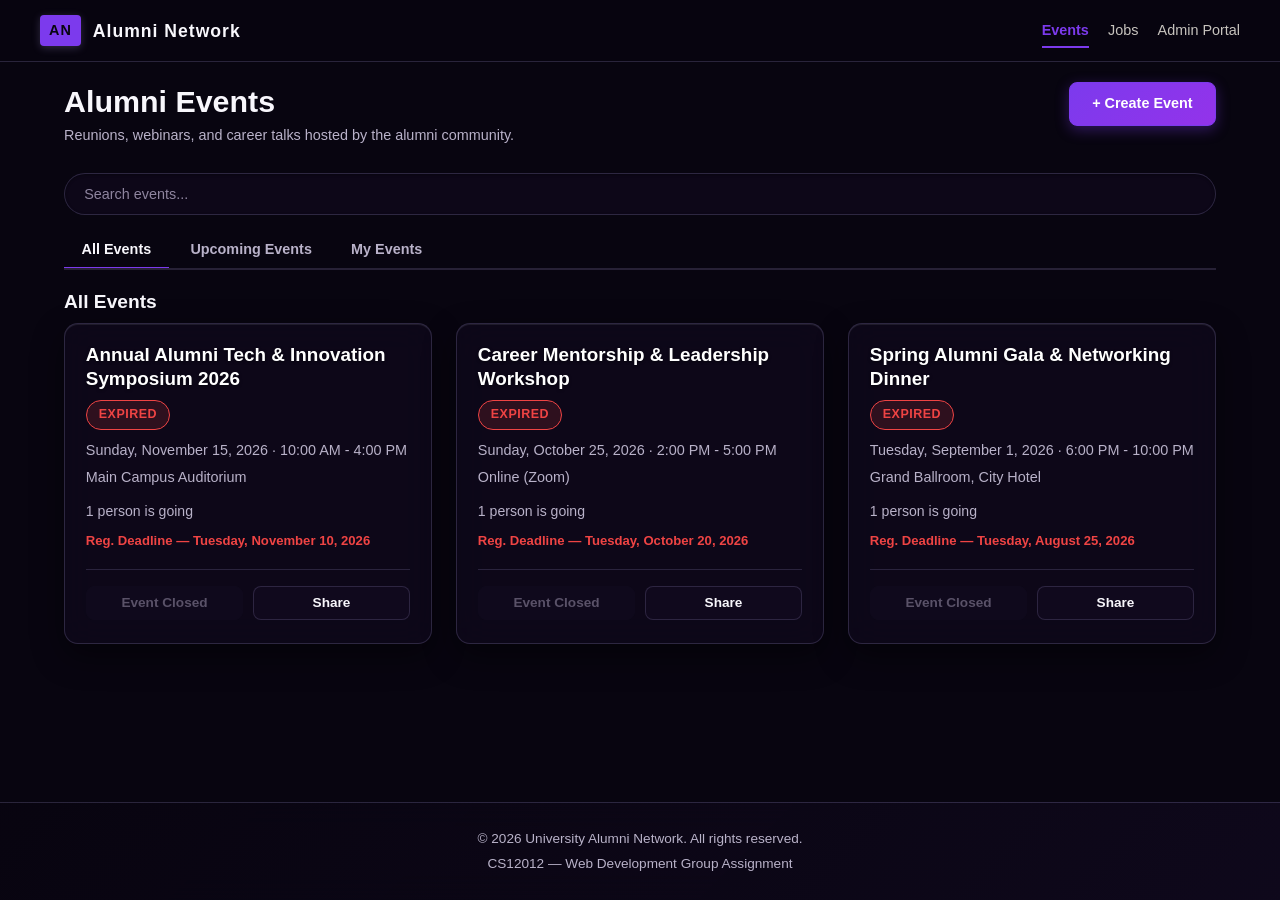
==== event.html @ 12bcc09a "feat(ui): implement pure CSS3 dark-purple glassmorphism across entire site with cache busters" ====
<!DOCTYPE html>
<html lang="en">
<head>
  <meta charset="UTF-8">
  <meta name="viewport" content="width=device-width, initial-scale=1.0">
  <title>Alumni Events</title>
  <!-- Favicon -->
  <link rel="icon" type="image/png" sizes="32x32" href="./assets/favicon-32x32.png">
  <link rel="icon" type="image/png" sizes="16x16" href="./assets/favicon-16x16.png">
  <link rel="shortcut icon" href="./favicon.ico">
  <link rel="apple-touch-icon" sizes="180x180" href="./assets/apple-touch-icon.png">
  <link rel="stylesheet" href="event.css?v=3.0">
</head>
<body>

  <header class="site-header">
    <div class="wrap header-inner">
      <a class="brand" href="event.html"><span class="logo">AN</span> Alumni Network</a>
      <nav>
        <a href="event.html" class="active-nav">Events</a>
        <a href="jobs.html">Jobs</a>
        <a href="eventadmin.html">Admin Portal</a>
      </nav>
    </div>
  </header>

  <main class="wrap">
    <div class="page-top">
      <div>
        <h1>Alumni Events</h1>
        <p class="muted">Reunions, webinars, and career talks hosted by the alumni community.</p>
      </div>
      <a class="btn btn-primary" href="eventcreate.html">+ Create Event</a>
    </div>

    <input type="search" id="searchInput" class="search" placeholder="Search events...">

    <div class="tabs" id="tabs">
      <button class="tab active" data-filter="all">All Events</button>
      <button class="tab" data-filter="upcoming">Upcoming Events</button>
      <button class="tab" data-filter="my">My Events</button>
    </div>

    <h2 id="sectionHeading">All Events</h2>
    <div class="grid" id="eventGrid"></div>
    <p class="empty" id="emptyState" hidden>No upcoming events scheduled right now. Check back soon!</p>
  </main>

  <footer class="site-footer">
    <p>&copy; 2026 University Alumni Network. All rights reserved.</p>
    <p>CS12012 &mdash; Web Development Group Assignment</p>
  </footer>

  <script src="event.js"></script>
</body>
</html>
---- event.css ----
/* ============================================================
   EVENT.CSS — KDU ALUMNI NETWORK
   Uses the shared KDU design system:
   Midnight Purple (#080510) + Electric Violet (#9333EA) + Soft Lavender (#C4B5FD)
   ============================================================ */

/* ------------------------------------------------------------
   1. CSS CUSTOM PROPERTIES (mirrors common style guide)
   ------------------------------------------------------------ */
:root {
  --primary-color:    #10091D;
  --primary-dark:     #080510;
  --primary-light:    #311E48;

  --accent-color:     #7C3AED;
  --accent-light:     #C4B5FD;
  --accent-dark:      #9333EA;

  --bg-color:         #080510;
  --surface-color:    #10091D;
  --surface-elevated: #241735;

  --text-color:       #F8F7FC;
  --text-light:       #F8F7FC;
  --text-muted:       #B9B2C9;
  --text-muted-light: #B9B2C9;

  --border-color:     rgba(196, 181, 253, 0.16);
  --border-gold:      rgba(196, 181, 253, 0.22);
  --border-dark:      rgba(196, 181, 253, 0.14);

  --danger-color:     #EF4444;
  --danger-bg:        rgba(239, 68, 68, 0.15);
  --success-color:    #10B981;
  --success-bg:       rgba(16, 185, 129, 0.15);
  --warning-color:    #C4B5FD;
  --warning-bg:       rgba(245, 158, 11, 0.15);

  --disabled-color:   #8F859F;
  --disabled-bg:      #130D20;

  --border-radius:    8px;

  /* Glassmorphism Design Tokens */
  --glass-bg:               rgba(16, 9, 29, 0.72);
  --glass-bg-subtle:        rgba(8, 5, 16, 0.76);
  --glass-bg-elevated:      rgba(36, 23, 53, 0.74);
  --glass-border:           rgba(196, 181, 253, 0.18);
  --glass-blur:             16px;
  --glass-shadow:           0 12px 32px rgba(0, 0, 0, 0.45), inset 0 1px 0 rgba(255, 255, 255, 0.08);
  --glass-hover-shadow:     0 18px 40px rgba(124, 58, 237, 0.28), inset 0 1px 0 rgba(255, 255, 255, 0.14);

  /* Legacy aliases kept for backward-compat with any JS that reads CSS vars */
  --navy: #10091D;
  --gold:  #7C3AED;
  --paper: #080510;
  --line:  rgba(196, 181, 253, 0.16);
  --text:  #F8F7FC;
  --soft:  #B9B2C9;
  --red:   #EF4444;
}

/* ------------------------------------------------------------
   2. GLOBAL RESET & BASE
   ------------------------------------------------------------ */
*, *::before, *::after {
  box-sizing: border-box;
  margin: 0;
  padding: 0;
}

html {
  scroll-behavior: smooth;
}

body {
  background-color: var(--bg-color);
  color: var(--text-color);
  font-family: 'Segoe UI', Arial, Helvetica, sans-serif;
  line-height: 1.6;
  min-height: 100vh;
  display: flex;
  flex-direction: column;
  overflow-x: hidden;
}

main {
  flex: 1;
}

h1, h2, h3 {
  color: var(--text-light);
  line-height: 1.25;
}

h1 { font-size: 1.9rem; font-weight: 800; margin: 0 0 4px; }
h2 { font-size: 1.2rem; font-weight: 700; margin: 1rem 0 0.6rem; }
h3 { font-size: 1.05rem; font-weight: 700; margin: 0 0 6px; }

p { margin: 2px 0; }

a {
  color: var(--primary-light);
  text-decoration: none;
  transition: color 0.25s ease;
}
a:hover { color: var(--accent-color); }

img { max-width: 100%; display: block; }

/* Custom Scrollbar */
::-webkit-scrollbar { width: 10px; }
::-webkit-scrollbar-track { background: var(--primary-dark); }
::-webkit-scrollbar-thumb { background: var(--accent-color); border-radius: 5px; }
::-webkit-scrollbar-thumb:hover { background: var(--accent-light); }

/* ------------------------------------------------------------
   3. LAYOUT UTILITIES
   ------------------------------------------------------------ */
.wrap {
  width: 100%;
  max-width: 1200px;
  margin: 0 auto;
  padding: 0 1.5rem;
}

.narrow { max-width: 820px; }

.muted {
  color: var(--text-muted);
  font-size: 0.9rem;
}

.grid {
  display: grid;
  grid-template-columns: repeat(3, minmax(0, 1fr));
  gap: 1.5rem;
}

/* ------------------------------------------------------------
   4. HEADER / NAVBAR
   ------------------------------------------------------------ */
.site-header {
  background-color: rgba(8, 5, 16, 0.82);
  backdrop-filter: blur(16px);
  -webkit-backdrop-filter: blur(16px);
  color: var(--text-light);
  position: sticky;
  top: 0;
  z-index: 1000;
  border-bottom: 1px solid var(--glass-border);
  transition: background-color 0.3s ease, box-shadow 0.3s ease;
}

.site-header.scrolled {
  background-color: rgba(16, 9, 29, 0.90);
  backdrop-filter: blur(20px);
  -webkit-backdrop-filter: blur(20px);
  box-shadow: 0 4px 20px rgba(0, 0, 0, 0.55), inset 0 1px 0 rgba(255, 255, 255, 0.06);
}

.header-inner {
  display: flex;
  justify-content: space-between;
  align-items: center;
  padding: 0.85rem 0;
}

.brand {
  display: flex;
  align-items: center;
  gap: 0.75rem;
  color: var(--text-light);
  font-size: 1.1rem;
  font-weight: 800;
  letter-spacing: 1px;
  text-decoration: none;
}

.logo {
  background-color: var(--accent-color);
  color: var(--primary-dark);
  font-weight: 900;
  padding: 4px 9px;
  border-radius: 4px;
  font-size: 0.9rem;
  box-shadow: 0 2px 8px rgba(196, 181, 253, 0.22);
}

.site-header nav {
  display: flex;
  align-items: center;
}

.site-header nav a {
  color: rgba(248, 244, 234, 0.8);
  font-size: 0.9rem;
  font-weight: 500;
  padding: 0.35rem 0;
  margin-left: 1.2rem;
  position: relative;
  transition: color 0.25s ease;
  text-decoration: none;
}

.site-header nav a::after {
  content: '';
  position: absolute;
  bottom: 0; left: 0;
  width: 0%; height: 2px;
  background-color: var(--accent-color);
  transition: width 0.3s ease;
}

.site-header nav a:hover { color: var(--accent-light); }
.site-header nav a:hover::after,
.site-header nav a.active-nav::after { width: 100%; }

.site-header nav a.active-nav {
  color: var(--accent-color);
  font-weight: 700;
}

/* ------------------------------------------------------------
   5. ADMIN STATS CARDS
   ------------------------------------------------------------ */
.admin-stats {
  display: grid;
  grid-template-columns: repeat(auto-fit, minmax(200px, 1fr));
  gap: 1rem;
  margin: 1rem 0;
}

.stat-card {
  background: var(--glass-bg);
  backdrop-filter: blur(14px);
  -webkit-backdrop-filter: blur(14px);
  border: 1px solid var(--glass-border);
  border-left: 4px solid var(--accent-color);
  border-radius: var(--border-radius);
  padding: 1.1rem 1.4rem;
  display: flex;
  flex-direction: column;
  gap: 4px;
  box-shadow: var(--glass-shadow);
  transition: transform 0.25s ease, box-shadow 0.25s ease, border-color 0.25s ease;
}

.stat-card:hover {
  transform: translateY(-4px);
  box-shadow: var(--glass-hover-shadow);
  border-color: rgba(196, 181, 253, 0.35);
}

.stat-num {
  font-size: 1.8rem;
  font-weight: 800;
  color: var(--accent-light);
  line-height: 1.1;
}

.stat-label {
  font-size: 0.8rem;
  font-weight: 700;
  color: var(--text-muted);
  text-transform: uppercase;
  letter-spacing: 1px;
}

/* ------------------------------------------------------------
   6. FOOTER
   ------------------------------------------------------------ */
.site-footer {
  background: linear-gradient(135deg, rgba(8, 5, 16, 0.85), rgba(16, 9, 29, 0.90));
  backdrop-filter: blur(14px);
  -webkit-backdrop-filter: blur(14px);
  color: var(--text-muted-light);
  text-align: center;
  font-size: 0.85rem;
  padding: 1.4rem 1rem;
  border-top: 1px solid var(--glass-border);
  margin-top: auto;
}

.site-footer p {
  margin: 3px 0;
  color: var(--text-muted-light);
}

/* ------------------------------------------------------------
   7. BUTTONS
   ------------------------------------------------------------ */
.btn {
  display: inline-flex;
  align-items: center;
  justify-content: center;
  padding: 0.6rem 1.4rem;
  font-size: 0.9rem;
  font-weight: 700;
  border-radius: var(--border-radius);
  border: none;
  cursor: pointer;
  text-decoration: none;
  text-align: center;
  transition: transform 0.25s ease, box-shadow 0.25s ease,
              background-color 0.25s ease, color 0.25s ease;
  white-space: nowrap;
}

.btn:hover { transform: translateY(-2px); }

.btn-primary {
  background: linear-gradient(135deg, var(--accent-color), var(--accent-dark));
  color: #FFFFFF;
  border: 1px solid var(--accent-color);
  box-shadow: 0 4px 14px rgba(124, 58, 237, 0.35);
}
.btn-primary:hover {
  background: linear-gradient(135deg, var(--accent-light), var(--accent-color));
  color: #FFFFFF;
  box-shadow: 0 6px 20px rgba(124, 58, 237, 0.5);
}

.btn-gold {
  background: linear-gradient(135deg, var(--accent-color), var(--accent-dark));
  color: #FFFFFF;
  border: 1px solid var(--accent-color);
  box-shadow: 0 6px 20px rgba(124, 58, 237, 0.35);
}
.btn-gold:hover {
  background-color: var(--accent-light);
  color: #080510;
  box-shadow: 0 10px 28px rgba(124, 58, 237, 0.5);
}

.btn-outline {
  background: var(--surface-color);
  color: var(--text-light);
  border: 1px solid var(--border-color);
}
.btn-outline:hover {
  color: var(--accent-light);
  border-color: var(--accent-color);
}

.btn-approve {
  background: var(--success-color);
  color: #fff;
  border: 1px solid var(--success-color);
}
.btn-approve:hover { background: #10B981; }

.btn-delete {
  background: var(--surface-color);
  color: var(--danger-color);
  border: 1px solid var(--border-color);
  padding: 0.5rem 0.75rem;
}
.btn-delete:hover {
  border-color: var(--danger-color);
  background: var(--danger-bg);
}
.btn-delete:disabled {
  opacity: 0.5;
  cursor: not-allowed;
  transform: none;
}

.btn-primary.registered {
  background: var(--success-color);
  color: #fff;
  border-color: var(--success-color);
}
.btn-primary.registered:hover { background: #10B981; }

.btn:disabled, .btn.disabled {
  background-color: var(--disabled-bg);
  color: var(--disabled-color);
  border-color: var(--disabled-bg);
  cursor: not-allowed;
  box-shadow: none;
  transform: none;
}

/* ------------------------------------------------------------
   8. PAGE LAYOUT & SEARCH
   ------------------------------------------------------------ */
.page-top {
  display: flex;
  justify-content: space-between;
  align-items: flex-start;
  flex-wrap: wrap;
  gap: 0.75rem;
  padding-top: 1.2rem;
  margin-bottom: 1rem;
}

.search {
  width: 100%;
  margin: 0.5rem 0 1rem;
  padding: 0.75rem 1.2rem;
  border: 1px solid var(--glass-border);
  border-radius: 999px;
  font-size: 0.9rem;
  font-family: inherit;
  background: rgba(16, 9, 29, 0.70);
  backdrop-filter: blur(12px);
  -webkit-backdrop-filter: blur(12px);
  color: var(--text-color);
  box-shadow: inset 0 1px 3px rgba(0, 0, 0, 0.35);
  transition: border-color 0.25s ease, box-shadow 0.25s ease, background 0.25s ease;
}
.search::placeholder { color: var(--disabled-color); }
.search:focus {
  outline: none;
  background: rgba(27, 18, 48, 0.85);
  border-color: var(--accent-color);
  box-shadow: 0 0 0 3px rgba(124, 58, 237, 0.25), inset 0 1px 2px rgba(0, 0, 0, 0.2);
}

/* ------------------------------------------------------------
   9. FILTER TABS
   ------------------------------------------------------------ */
.tabs {
  display: flex;
  gap: 4px;
  border-bottom: 2px solid var(--border-color);
  overflow-x: auto;
  margin-bottom: 1.2rem;
}

.tab {
  background: none;
  border: none;
  border-bottom: 3px solid transparent;
  padding: 0.65rem 1.1rem;
  font-size: 0.9rem;
  font-weight: 600;
  color: var(--text-muted);
  cursor: pointer;
  white-space: nowrap;
  margin-bottom: -2px;
  transition: color 0.25s ease, border-color 0.25s ease;
}
.tab:hover { color: var(--accent-light); }
.tab.active {
  color: var(--text-light);
  border-bottom-color: var(--accent-color);
}

/* ------------------------------------------------------------
   10. EVENT CARDS
   ------------------------------------------------------------ */
.event-card {
  min-width: 0;
  box-sizing: border-box;
  background: var(--glass-bg);
  backdrop-filter: blur(var(--glass-blur));
  -webkit-backdrop-filter: blur(var(--glass-blur));
  border: 1px solid var(--glass-border);
  border-radius: 14px;
  overflow: hidden;
  display: flex;
  flex-direction: column;
  box-shadow: var(--glass-shadow);
  transition: transform 0.3s ease, box-shadow 0.3s ease, border-color 0.25s ease;
}

.event-card:hover {
  transform: translateY(-6px);
  border-color: rgba(196, 181, 253, 0.40);
  box-shadow: var(--glass-hover-shadow);
}

.event-card[hidden] { display: none; }

.banner {
  height: 90px;
  display: flex;
  align-items: center;
  justify-content: center;
  color: var(--text-light);
  font-size: 1.1rem;
  font-weight: 700;
  letter-spacing: 0.5px;
  background: linear-gradient(135deg, var(--primary-dark), var(--primary-color), var(--primary-light));
  position: relative;
}

.event-date-badge {
  position: absolute;
  top: 0.75rem; right: 0.75rem;
  background: var(--primary-dark);
  border: 1px solid var(--accent-color);
  color: var(--accent-color);
  padding: 0.3rem 0.65rem;
  border-radius: 6px;
  font-size: 0.78rem;
  font-weight: 800;
  letter-spacing: 1px;
  box-shadow: 0 4px 10px rgba(0,0,0,0.4);
}

.card-body {
  min-width: 0;
  box-sizing: border-box;
  padding: 1.2rem 1.3rem 1.4rem;
  flex: 1;
  display: flex;
  flex-direction: column;
}

.card-title-row {
  min-width: 0;
  display: flex;
  align-items: center;
  justify-content: space-between;
  gap: 0.6rem;
  flex-wrap: wrap;
  margin-bottom: 0.4rem;
}

.card-title-row h3 {
  margin: 0;
  color: #FFFFFF;
  font-size: 1.18rem;
  font-weight: 700;
  word-break: break-word;
  overflow-wrap: break-word;
  text-shadow: 0 1px 3px rgba(0, 0, 0, 0.5);
}

.event-desc {
  font-size: 0.88rem;
  color: var(--text-muted);
  line-height: 1.5;
  margin: 0.5rem 0;
  word-break: break-word;
  overflow-wrap: break-word;
}

.going {
  font-size: 0.88rem;
  color: var(--text-muted);
  margin-top: 0.6rem;
}

.deadline {
  font-size: 0.82rem;
  font-weight: 700;
  color: var(--danger-color);
  margin-top: 0.3rem;
}

/* ------------------------------------------------------------
   11. BADGES
   ------------------------------------------------------------ */
.badge {
  display: inline-block;
  padding: 0.25rem 0.75rem;
  border-radius: 50px;
  font-size: 0.78rem;
  font-weight: 700;
  text-transform: uppercase;
  letter-spacing: 0.5px;
  align-self: center;
  flex-shrink: 0;
  white-space: nowrap;
}

.badge-pending {
  background: var(--warning-bg);
  color: var(--warning-color);
  border: 1px solid var(--border-color);
}

.badge-approved, .badge-active {
  background: var(--success-bg);
  color: var(--success-color);
  border: 1px solid var(--success-color);
}

.badge-expired, .badge-rejected, .badge-suspended, .badge-blocked {
  background: var(--danger-bg);
  color: var(--danger-color);
  border: 1px solid var(--danger-color);
}

.badge-inactive {
  background: var(--disabled-bg);
  color: var(--disabled-color);
  border: 1px solid var(--border-color);
}

.card-actions {
  display: flex;
  gap: 0.6rem;
  flex-wrap: wrap;
  margin-top: 1rem;
  padding-top: 1rem;
  border-top: 1px solid var(--border-color);
}

.card-actions .btn {
  flex: 1;
  padding: 0.55rem 0.75rem;
  font-size: 0.85rem;
}

.empty {
  text-align: center;
  padding: 2.5rem 1rem;
  color: var(--text-muted);
  background: var(--surface-color);
  border: 1px dashed var(--border-color);
  border-radius: 14px;
  font-size: 0.95rem;
}

/* ------------------------------------------------------------
   12. FORMS  (create-event page)
   ------------------------------------------------------------ */
.back {
  display: inline-flex;
  align-items: center;
  gap: 0.35rem;
  margin: 1.2rem 0 0.9rem;
  color: var(--text-muted);
  font-size: 0.88rem;
  text-decoration: none;
  transition: color 0.25s ease;
}
.back:hover { color: var(--accent-light); }

.form-card {
  background: var(--glass-bg-elevated);
  backdrop-filter: blur(18px);
  -webkit-backdrop-filter: blur(18px);
  border: 1px solid var(--glass-border);
  border-radius: 14px;
  padding: 2rem 2.5rem;
  box-shadow: var(--glass-shadow);
  margin-bottom: 2rem;
}

form {
  display: flex;
  flex-direction: column;
  gap: 1rem;
  margin-top: 1.2rem;
}

label {
  display: block;
  font-size: 0.88rem;
  font-weight: 600;
  color: var(--text-light);
  margin-bottom: 0.35rem;
}

.form-group {
  display: flex;
  flex-direction: column;
  gap: 6px;
  margin-bottom: 0.85rem;
}

.form-group label {
  font-size: 0.88rem;
  font-weight: 600;
  color: var(--text-light);
  margin-bottom: 0;
}

input,
select,
textarea {
  padding: 0.7rem 0.9rem;
  border: 1px solid var(--glass-border);
  border-radius: var(--border-radius);
  font-size: 0.9rem;
  font-family: inherit;
  color: var(--text-color);
  background: rgba(16, 9, 29, 0.65);
  backdrop-filter: blur(10px);
  -webkit-backdrop-filter: blur(10px);
  transition: border-color 0.25s ease, box-shadow 0.25s ease, background 0.25s ease;
}

input::placeholder, textarea::placeholder {
  color: var(--disabled-color);
}

input:focus,
select:focus,
textarea:focus {
  outline: none;
  background: rgba(27, 18, 48, 0.85);
  border-color: var(--accent-color);
  box-shadow: 0 0 0 3px rgba(124, 58, 237, 0.25);
}

input:disabled, select:disabled, textarea:disabled {
  background-color: var(--disabled-bg);
  color: var(--disabled-color);
  cursor: not-allowed;
}

.row {
  display: grid;
  grid-template-columns: repeat(auto-fit, minmax(200px, 1fr));
  gap: 1rem;
}

.form-actions {
  display: flex;
  justify-content: flex-end;
  gap: 0.75rem;
  margin-top: 0.5rem;
}

.error-box {
  background: var(--danger-bg);
  border: 1px solid var(--danger-color);
  border-left: 4px solid var(--danger-color);
  border-radius: var(--border-radius);
  padding: 0.85rem 1rem;
  margin: 1rem 0 0;
}

.error-box p {
  color: var(--danger-color);
  font-size: 0.88rem;
  font-weight: 600;
  margin: 2px 0;
}

/* ------------------------------------------------------------
   13. SCROLL REVEAL ANIMATION
   ------------------------------------------------------------ */
.reveal {
  opacity: 0;
  transform: translateY(28px);
  transition: opacity 0.7s ease, transform 0.7s ease;
}
.reveal.show {
  opacity: 1;
  transform: translateY(0);
}

@keyframes fadeUp {
  from { opacity: 0; transform: translateY(30px); }
  to   { opacity: 1; transform: translateY(0); }
}

/* ------------------------------------------------------------
   14. RESPONSIVE
   ------------------------------------------------------------ */
@media (max-width: 992px) {
  .grid { grid-template-columns: repeat(2, minmax(0, 1fr)); }
  .admin-stats { grid-template-columns: repeat(2, 1fr); }
}

@media (max-width: 640px) {
  h1 { font-size: 1.5rem; }
  .form-card { padding: 1.4rem 1.2rem; }
  .grid { grid-template-columns: minmax(0, 1fr); }
  .admin-stats { grid-template-columns: 1fr; }
  .form-actions, .card-actions { flex-direction: column; }
  .card-actions .btn { flex: unset; width: 100%; }
}

/* ------------------------------------------------------------
   15. FALLBACK FOR BROWSERS WITHOUT BACKDROP-FILTER SUPPORT
   ------------------------------------------------------------ */
@supports not (backdrop-filter: blur(1px)) {
  .site-header {
    background-color: var(--primary-dark);
  }
  .site-header.scrolled {
    background-color: var(--primary-color);
  }
  .stat-card,
  .event-card {
    background: var(--surface-color);
  }
  .form-card {
    background: var(--surface-elevated);
  }
  .search,
  input,
  select,
  textarea {
    background: var(--surface-color);
  }
  .site-footer {
    background: var(--primary-dark);
  }
}
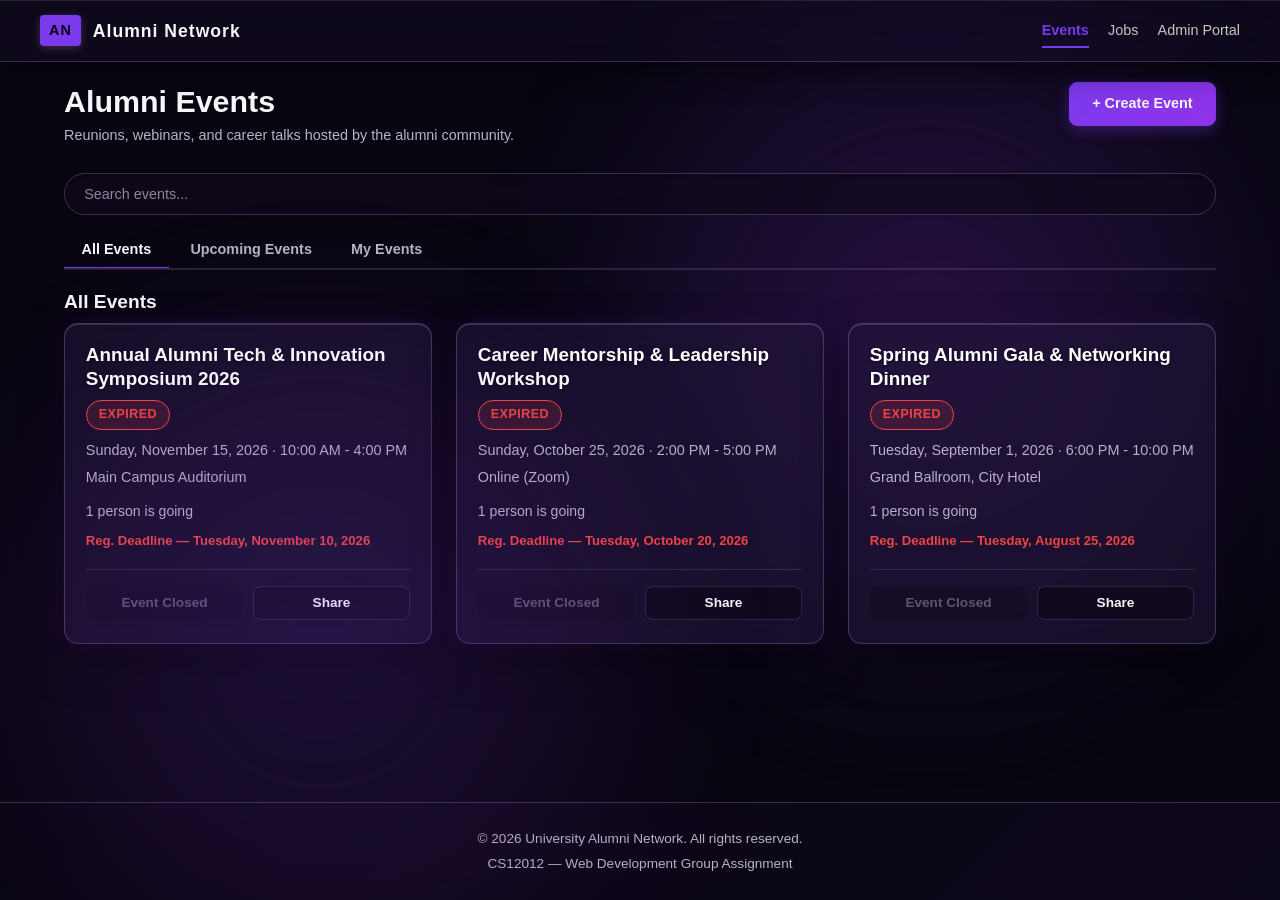
==== commit 568bd45b: "feat(ui): enhance hero with prominent frosted glass container, luminous body orbs, and specular refl" ====
--- a/event.html
+++ b/event.html
@@ -9,7 +9,7 @@
   <link rel="icon" type="image/png" sizes="16x16" href="./assets/favicon-16x16.png">
   <link rel="shortcut icon" href="./favicon.ico">
   <link rel="apple-touch-icon" sizes="180x180" href="./assets/apple-touch-icon.png">
-  <link rel="stylesheet" href="event.css?v=3.0">
+  <link rel="stylesheet" href="event.css?v=4.0">
 </head>
 <body>
 
--- a/event.css
+++ b/event.css
@@ -42,13 +42,13 @@
   --border-radius:    8px;
 
   /* Glassmorphism Design Tokens */
-  --glass-bg:               rgba(16, 9, 29, 0.72);
-  --glass-bg-subtle:        rgba(8, 5, 16, 0.76);
-  --glass-bg-elevated:      rgba(36, 23, 53, 0.74);
-  --glass-border:           rgba(196, 181, 253, 0.18);
-  --glass-blur:             16px;
-  --glass-shadow:           0 12px 32px rgba(0, 0, 0, 0.45), inset 0 1px 0 rgba(255, 255, 255, 0.08);
-  --glass-hover-shadow:     0 18px 40px rgba(124, 58, 237, 0.28), inset 0 1px 0 rgba(255, 255, 255, 0.14);
+  --glass-bg:               rgba(36, 23, 61, 0.52);
+  --glass-bg-subtle:        rgba(23, 14, 42, 0.50);
+  --glass-bg-elevated:      rgba(36, 23, 61, 0.65);
+  --glass-border:           rgba(196, 181, 253, 0.24);
+  --glass-blur:             18px;
+  --glass-shadow:           0 18px 40px rgba(0, 0, 0, 0.55), 0 0 24px rgba(124, 58, 237, 0.12), inset 0 1px 0 rgba(255, 255, 255, 0.15);
+  --glass-hover-shadow:     0 24px 50px rgba(0, 0, 0, 0.75), 0 0 35px rgba(124, 58, 237, 0.30), inset 0 1px 0 rgba(255, 255, 255, 0.25);
 
   /* Legacy aliases kept for backward-compat with any JS that reads CSS vars */
   --navy: #10091D;
@@ -82,6 +82,38 @@
   display: flex;
   flex-direction: column;
   overflow-x: hidden;
+  position: relative;
+}
+
+/* Atmospheric Layered Radial Glows for Full-Site Glass Refraction */
+body::before {
+  content: '';
+  position: fixed;
+  top: -10%;
+  right: -5%;
+  width: 65vw;
+  height: 65vw;
+  max-width: 900px;
+  max-height: 900px;
+  background: radial-gradient(circle, rgba(147, 51, 234, 0.22) 0%, rgba(124, 58, 237, 0.10) 45%, transparent 70%);
+  pointer-events: none;
+  z-index: 0;
+  filter: blur(50px);
+}
+
+body::after {
+  content: '';
+  position: fixed;
+  bottom: -15%;
+  left: -5%;
+  width: 60vw;
+  height: 60vw;
+  max-width: 850px;
+  max-height: 850px;
+  background: radial-gradient(circle, rgba(124, 58, 237, 0.18) 0%, rgba(147, 51, 234, 0.08) 50%, transparent 75%);
+  pointer-events: none;
+  z-index: 0;
+  filter: blur(50px);
 }
 
 main {
@@ -141,22 +173,23 @@
    4. HEADER / NAVBAR
    ------------------------------------------------------------ */
 .site-header {
-  background-color: rgba(8, 5, 16, 0.82);
-  backdrop-filter: blur(16px);
-  -webkit-backdrop-filter: blur(16px);
+  background-color: rgba(19, 13, 32, 0.58);
+  backdrop-filter: blur(20px) saturate(180%);
+  -webkit-backdrop-filter: blur(20px) saturate(180%);
   color: var(--text-light);
   position: sticky;
   top: 0;
   z-index: 1000;
   border-bottom: 1px solid var(--glass-border);
+  box-shadow: 0 10px 30px rgba(0, 0, 0, 0.45), inset 0 1px 0 rgba(255, 255, 255, 0.10);
   transition: background-color 0.3s ease, box-shadow 0.3s ease;
 }
 
 .site-header.scrolled {
-  background-color: rgba(16, 9, 29, 0.90);
-  backdrop-filter: blur(20px);
-  -webkit-backdrop-filter: blur(20px);
-  box-shadow: 0 4px 20px rgba(0, 0, 0, 0.55), inset 0 1px 0 rgba(255, 255, 255, 0.06);
+  background-color: rgba(16, 9, 29, 0.78);
+  backdrop-filter: blur(24px) saturate(190%);
+  -webkit-backdrop-filter: blur(24px) saturate(190%);
+  box-shadow: 0 12px 35px rgba(0, 0, 0, 0.70), 0 0 24px rgba(124, 58, 237, 0.20), inset 0 1px 0 rgba(255, 255, 255, 0.14);
 }
 
 .header-inner {
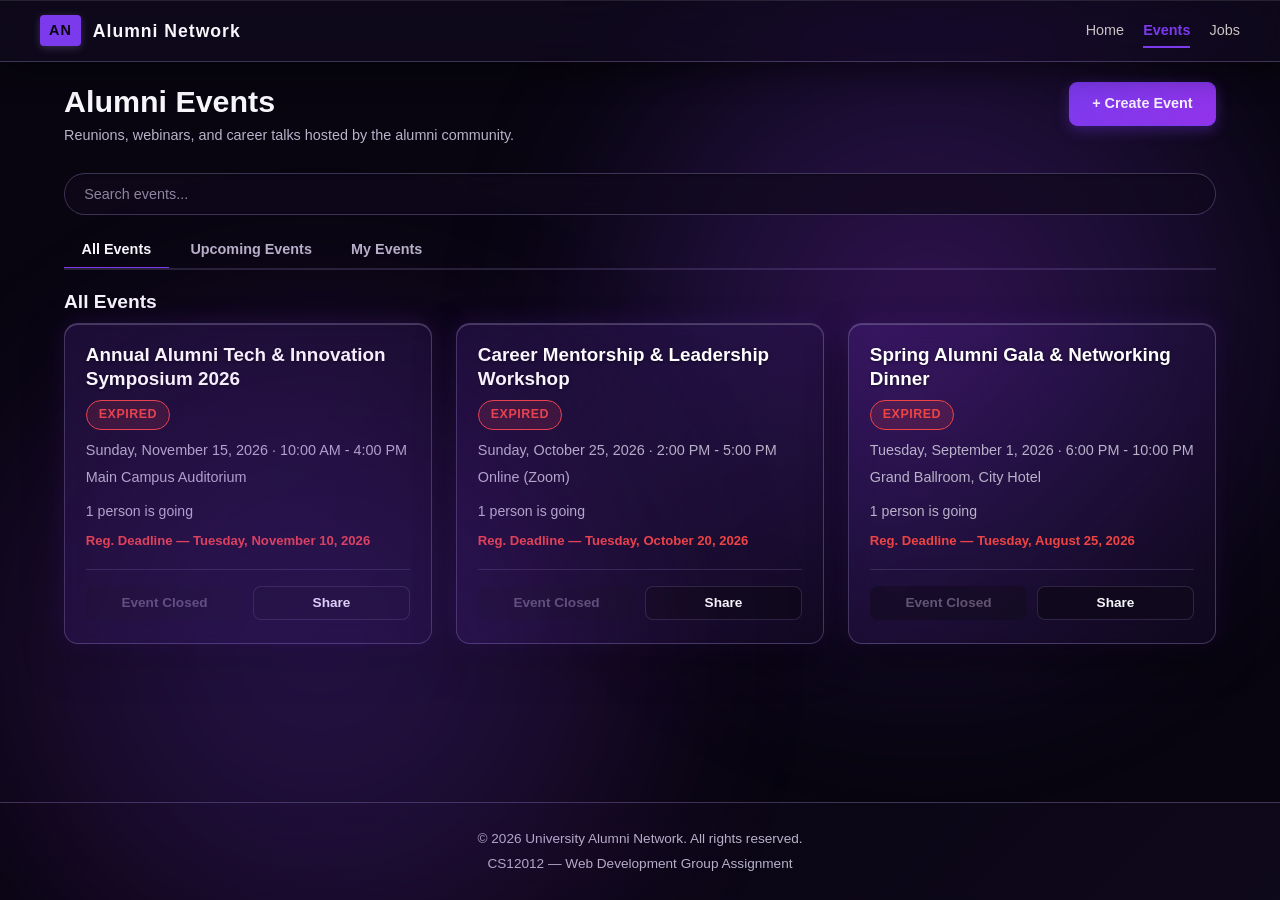
==== commit 8b248f35: "feat(jobs,events): fix API parsing, harden role authorization, add moderation workflow and pure CSS " ====
--- a/event.html
+++ b/event.html
@@ -9,17 +9,18 @@
   <link rel="icon" type="image/png" sizes="16x16" href="./assets/favicon-16x16.png">
   <link rel="shortcut icon" href="./favicon.ico">
   <link rel="apple-touch-icon" sizes="180x180" href="./assets/apple-touch-icon.png">
-  <link rel="stylesheet" href="event.css?v=4.0">
+  <link rel="stylesheet" href="event.css?v=4.1">
 </head>
 <body>
 
   <header class="site-header">
     <div class="wrap header-inner">
-      <a class="brand" href="event.html"><span class="logo">AN</span> Alumni Network</a>
-      <nav>
+      <a class="brand" href="index.html"><span class="logo">AN</span> Alumni Network</a>
+      <nav class="site-nav">
+        <a href="index.html">Home</a>
         <a href="event.html" class="active-nav">Events</a>
         <a href="jobs.html">Jobs</a>
-        <a href="eventadmin.html">Admin Portal</a>
+        <a href="eventadmin.html" id="adminNavLink" style="display: none;">Admin Portal</a>
       </nav>
     </div>
   </header>
@@ -51,6 +52,6 @@
     <p>CS12012 &mdash; Web Development Group Assignment</p>
   </footer>
 
-  <script src="event.js"></script>
+  <script src="event.js?v=4.1"></script>
 </body>
 </html>
--- a/event.css
+++ b/event.css
@@ -42,13 +42,13 @@
   --border-radius:    8px;
 
   /* Glassmorphism Design Tokens */
-  --glass-bg:               rgba(36, 23, 61, 0.52);
-  --glass-bg-subtle:        rgba(23, 14, 42, 0.50);
-  --glass-bg-elevated:      rgba(36, 23, 61, 0.65);
-  --glass-border:           rgba(196, 181, 253, 0.24);
-  --glass-blur:             18px;
-  --glass-shadow:           0 18px 40px rgba(0, 0, 0, 0.55), 0 0 24px rgba(124, 58, 237, 0.12), inset 0 1px 0 rgba(255, 255, 255, 0.15);
-  --glass-hover-shadow:     0 24px 50px rgba(0, 0, 0, 0.75), 0 0 35px rgba(124, 58, 237, 0.30), inset 0 1px 0 rgba(255, 255, 255, 0.25);
+  --glass-bg:               linear-gradient(135deg, rgba(124, 58, 237, 0.16) 0%, rgba(20, 11, 38, 0.58) 100%);
+  --glass-bg-subtle:        linear-gradient(135deg, rgba(124, 58, 237, 0.10) 0%, rgba(16, 9, 29, 0.52) 100%);
+  --glass-bg-elevated:      linear-gradient(135deg, rgba(147, 51, 234, 0.22) 0%, rgba(27, 15, 50, 0.70) 100%);
+  --glass-border:           rgba(196, 181, 253, 0.26);
+  --glass-blur:             16px;
+  --glass-shadow:           0 16px 36px rgba(0, 0, 0, 0.55), 0 0 24px rgba(124, 58, 237, 0.18), inset 0 1px 0 rgba(255, 255, 255, 0.20);
+  --glass-hover-shadow:     0 22px 48px rgba(0, 0, 0, 0.72), 0 0 35px rgba(147, 51, 234, 0.32), inset 0 1px 0 rgba(255, 255, 255, 0.28);
 
   /* Legacy aliases kept for backward-compat with any JS that reads CSS vars */
   --navy: #10091D;
@@ -95,10 +95,10 @@
   height: 65vw;
   max-width: 900px;
   max-height: 900px;
-  background: radial-gradient(circle, rgba(147, 51, 234, 0.22) 0%, rgba(124, 58, 237, 0.10) 45%, transparent 70%);
+  background: radial-gradient(circle, rgba(147, 51, 234, 0.30) 0%, rgba(124, 58, 237, 0.14) 45%, transparent 70%);
   pointer-events: none;
   z-index: 0;
-  filter: blur(50px);
+  filter: blur(60px);
 }
 
 body::after {
@@ -110,10 +110,10 @@
   height: 60vw;
   max-width: 850px;
   max-height: 850px;
-  background: radial-gradient(circle, rgba(124, 58, 237, 0.18) 0%, rgba(147, 51, 234, 0.08) 50%, transparent 75%);
+  background: radial-gradient(circle, rgba(124, 58, 237, 0.26) 0%, rgba(147, 51, 234, 0.12) 50%, transparent 75%);
   pointer-events: none;
   z-index: 0;
-  filter: blur(50px);
+  filter: blur(65px);
 }
 
 main {
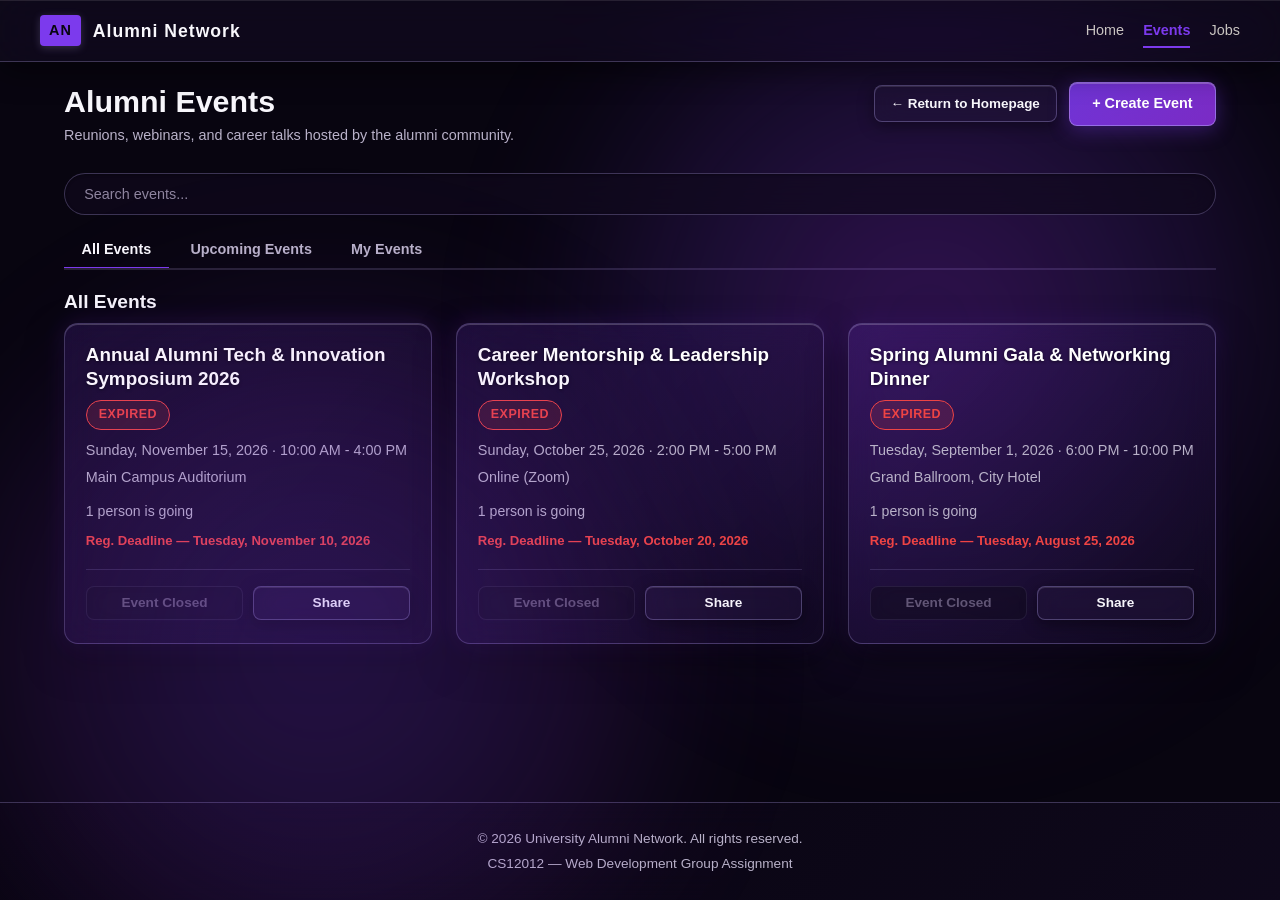
==== commit b37d45e3: "feat(auth,ui): fix admin visibility, enforce posting auth, add return homepage navigation, glass but" ====
--- a/event.html
+++ b/event.html
@@ -20,7 +20,7 @@
         <a href="index.html">Home</a>
         <a href="event.html" class="active-nav">Events</a>
         <a href="jobs.html">Jobs</a>
-        <a href="eventadmin.html" id="adminNavLink" style="display: none;">Admin Portal</a>
+        <a href="eventadmin.html" id="adminNavLink" class="admin-only-nav" style="display: none;">Admin Portal</a>
       </nav>
     </div>
   </header>
@@ -31,7 +31,10 @@
         <h1>Alumni Events</h1>
         <p class="muted">Reunions, webinars, and career talks hosted by the alumni community.</p>
       </div>
-      <a class="btn btn-primary" href="eventcreate.html">+ Create Event</a>
+      <div style="display: flex; gap: 0.75rem; align-items: center; flex-wrap: wrap;">
+        <a class="btn btn-outline-glass btn-sm" href="index.html">&larr; Return to Homepage</a>
+        <a class="btn btn-primary" href="eventcreate.html" id="createEventBtn">+ Create Event</a>
+      </div>
     </div>
 
     <input type="search" id="searchInput" class="search" placeholder="Search events...">
--- a/event.css
+++ b/event.css
@@ -71,6 +71,12 @@
 
 html {
   scroll-behavior: smooth;
+}
+
+@media (prefers-reduced-motion: reduce) {
+  html {
+    scroll-behavior: auto;
+  }
 }
 
 body {
@@ -321,98 +327,197 @@
 }
 
 /* ------------------------------------------------------------
-   7. BUTTONS
+   7. BUTTONS & GLASSMORPHISM CONTROLS
    ------------------------------------------------------------ */
 .btn {
   display: inline-flex;
   align-items: center;
   justify-content: center;
+  gap: 0.5rem;
   padding: 0.6rem 1.4rem;
   font-size: 0.9rem;
   font-weight: 700;
   border-radius: var(--border-radius);
-  border: none;
+  border: 1px solid transparent;
   cursor: pointer;
   text-decoration: none;
   text-align: center;
-  transition: transform 0.25s ease, box-shadow 0.25s ease,
-              background-color 0.25s ease, color 0.25s ease;
+  transition: transform 0.25s cubic-bezier(0.16, 1, 0.3, 1), box-shadow 0.25s ease,
+              background-color 0.25s ease, border-color 0.25s ease, color 0.25s ease;
   white-space: nowrap;
 }
 
-.btn:hover { transform: translateY(-2px); }
+.btn:hover {
+  transform: translateY(-2px);
+  box-shadow: 0 8px 24px rgba(124, 58, 237, 0.28), inset 0 1px 0 rgba(255, 255, 255, 0.22);
+}
+
+.btn:active {
+  transform: translateY(0) scale(0.98);
+}
+
+.btn:focus-visible {
+  outline: 2px solid var(--accent-light);
+  outline-offset: 3px;
+}
 
 .btn-primary {
-  background: linear-gradient(135deg, var(--accent-color), var(--accent-dark));
+  background: linear-gradient(135deg, rgba(124, 58, 237, 0.88), rgba(147, 51, 234, 0.82));
+  backdrop-filter: blur(14px);
+  -webkit-backdrop-filter: blur(14px);
   color: #FFFFFF;
-  border: 1px solid var(--accent-color);
-  box-shadow: 0 4px 14px rgba(124, 58, 237, 0.35);
+  border: 1px solid rgba(196, 181, 253, 0.45);
+  box-shadow: 0 4px 20px rgba(124, 58, 237, 0.35), inset 0 1px 0 rgba(255, 255, 255, 0.25);
 }
 .btn-primary:hover {
-  background: linear-gradient(135deg, var(--accent-light), var(--accent-color));
+  background: linear-gradient(135deg, rgba(147, 51, 234, 0.96), rgba(168, 85, 247, 0.90));
+  border-color: rgba(233, 213, 255, 0.70);
   color: #FFFFFF;
-  box-shadow: 0 6px 20px rgba(124, 58, 237, 0.5);
+  box-shadow: 0 8px 28px rgba(147, 51, 234, 0.50), 0 0 16px rgba(196, 181, 253, 0.40), inset 0 1px 0 rgba(255, 255, 255, 0.35);
 }
 
 .btn-gold {
-  background: linear-gradient(135deg, var(--accent-color), var(--accent-dark));
+  background: linear-gradient(135deg, rgba(124, 58, 237, 0.90), rgba(147, 51, 234, 0.85));
+  backdrop-filter: blur(14px);
+  -webkit-backdrop-filter: blur(14px);
   color: #FFFFFF;
-  border: 1px solid var(--accent-color);
-  box-shadow: 0 6px 20px rgba(124, 58, 237, 0.35);
+  border: 1px solid rgba(196, 181, 253, 0.45);
+  box-shadow: 0 4px 22px rgba(124, 58, 237, 0.38), inset 0 1px 0 rgba(255, 255, 255, 0.28);
 }
 .btn-gold:hover {
-  background-color: var(--accent-light);
+  background: linear-gradient(135deg, rgba(147, 51, 234, 0.98), rgba(196, 181, 253, 0.90));
+  border-color: #E9D5FF;
   color: #080510;
-  box-shadow: 0 10px 28px rgba(124, 58, 237, 0.5);
-}
-
-.btn-outline {
-  background: var(--surface-color);
+  box-shadow: 0 10px 30px rgba(124, 58, 237, 0.55), 0 0 20px rgba(196, 181, 253, 0.45), inset 0 1px 0 rgba(255, 255, 255, 0.45);
+}
+
+.btn-outline,
+.btn-outline-glass,
+.btn-outline-light {
+  background: rgba(36, 23, 61, 0.45);
+  backdrop-filter: blur(14px);
+  -webkit-backdrop-filter: blur(14px);
   color: var(--text-light);
-  border: 1px solid var(--border-color);
-}
-.btn-outline:hover {
-  color: var(--accent-light);
-  border-color: var(--accent-color);
-}
-
-.btn-approve {
-  background: var(--success-color);
-  color: #fff;
-  border: 1px solid var(--success-color);
-}
-.btn-approve:hover { background: #10B981; }
-
-.btn-delete {
-  background: var(--surface-color);
-  color: var(--danger-color);
-  border: 1px solid var(--border-color);
+  border: 1px solid rgba(196, 181, 253, 0.30);
+  box-shadow: 0 4px 16px rgba(0, 0, 0, 0.40), inset 0 1px 0 rgba(255, 255, 255, 0.12);
+}
+.btn-outline:hover,
+.btn-outline-glass:hover,
+.btn-outline-light:hover {
+  background: rgba(124, 58, 237, 0.28);
+  border-color: rgba(196, 181, 253, 0.60);
+  color: #FFFFFF;
+  box-shadow: 0 8px 24px rgba(124, 58, 237, 0.30), 0 0 14px rgba(124, 58, 237, 0.25), inset 0 1px 0 rgba(255, 255, 255, 0.22);
+}
+
+.btn-approve, .btn-approve-admin {
+  background: rgba(16, 185, 129, 0.22);
+  backdrop-filter: blur(12px);
+  -webkit-backdrop-filter: blur(12px);
+  color: #34D399;
+  border: 1px solid rgba(16, 185, 129, 0.45);
+  box-shadow: 0 4px 14px rgba(16, 185, 129, 0.15), inset 0 1px 0 rgba(255, 255, 255, 0.12);
+}
+.btn-approve:hover, .btn-approve-admin:hover {
+  background: rgba(16, 185, 129, 0.40);
+  border-color: rgba(52, 211, 153, 0.70);
+  color: #FFFFFF;
+  box-shadow: 0 6px 20px rgba(16, 185, 129, 0.35), inset 0 1px 0 rgba(255, 255, 255, 0.25);
+}
+
+.btn-reject, .btn-reject-admin {
+  background: rgba(245, 158, 11, 0.20);
+  backdrop-filter: blur(12px);
+  -webkit-backdrop-filter: blur(12px);
+  color: #FBBF24;
+  border: 1px solid rgba(245, 158, 11, 0.45);
+  box-shadow: 0 4px 14px rgba(245, 158, 11, 0.15), inset 0 1px 0 rgba(255, 255, 255, 0.12);
+}
+.btn-reject:hover, .btn-reject-admin:hover {
+  background: rgba(245, 158, 11, 0.38);
+  border-color: rgba(251, 191, 36, 0.70);
+  color: #FFFFFF;
+  box-shadow: 0 6px 20px rgba(245, 158, 11, 0.35), inset 0 1px 0 rgba(255, 255, 255, 0.25);
+}
+
+.btn-delete, .btn-delete-admin {
+  background: rgba(239, 68, 68, 0.20);
+  backdrop-filter: blur(12px);
+  -webkit-backdrop-filter: blur(12px);
+  color: #F87171;
+  border: 1px solid rgba(239, 68, 68, 0.45);
+  box-shadow: 0 4px 14px rgba(239, 68, 68, 0.15), inset 0 1px 0 rgba(255, 255, 255, 0.12);
   padding: 0.5rem 0.75rem;
 }
-.btn-delete:hover {
-  border-color: var(--danger-color);
-  background: var(--danger-bg);
+.btn-delete:hover, .btn-delete-admin:hover {
+  background: rgba(239, 68, 68, 0.38);
+  border-color: rgba(248, 113, 113, 0.70);
+  color: #FFFFFF;
+  box-shadow: 0 6px 20px rgba(239, 68, 68, 0.35), inset 0 1px 0 rgba(255, 255, 255, 0.25);
 }
 .btn-delete:disabled {
-  opacity: 0.5;
+  opacity: 0.45;
   cursor: not-allowed;
   transform: none;
+  box-shadow: none;
 }
 
 .btn-primary.registered {
-  background: var(--success-color);
-  color: #fff;
-  border-color: var(--success-color);
-}
-.btn-primary.registered:hover { background: #10B981; }
+  background: rgba(16, 185, 129, 0.30);
+  backdrop-filter: blur(12px);
+  -webkit-backdrop-filter: blur(12px);
+  color: #34D399;
+  border: 1px solid rgba(16, 185, 129, 0.55);
+}
+.btn-primary.registered:hover {
+  background: rgba(16, 185, 129, 0.45);
+  color: #FFFFFF;
+}
 
 .btn:disabled, .btn.disabled {
   background-color: var(--disabled-bg);
   color: var(--disabled-color);
-  border-color: var(--disabled-bg);
+  border-color: var(--border-color);
   cursor: not-allowed;
   box-shadow: none;
   transform: none;
+}
+
+.btn-sm {
+  padding: 0.42rem 1rem;
+  font-size: 0.84rem;
+}
+
+.back,
+.btn-return-home {
+  display: inline-flex;
+  align-items: center;
+  gap: 0.5rem;
+  background: rgba(36, 23, 61, 0.45);
+  backdrop-filter: blur(12px);
+  -webkit-backdrop-filter: blur(12px);
+  color: var(--accent-light);
+  border: 1px solid rgba(196, 181, 253, 0.28);
+  border-radius: var(--border-radius);
+  padding: 0.55rem 1.1rem;
+  font-size: 0.88rem;
+  font-weight: 600;
+  text-decoration: none;
+  box-shadow: 0 4px 16px rgba(0, 0, 0, 0.35), inset 0 1px 0 rgba(255, 255, 255, 0.12);
+  transition: all 0.25s ease;
+}
+.back:hover,
+.btn-return-home:hover {
+  background: rgba(124, 58, 237, 0.25);
+  border-color: rgba(196, 181, 253, 0.55);
+  color: #FFFFFF;
+  transform: translateX(-3px);
+  box-shadow: 0 6px 20px rgba(124, 58, 237, 0.25), inset 0 1px 0 rgba(255, 255, 255, 0.20);
+}
+
+.admin-only-nav,
+#adminNavLink {
+  display: none;
 }
 
 /* ------------------------------------------------------------
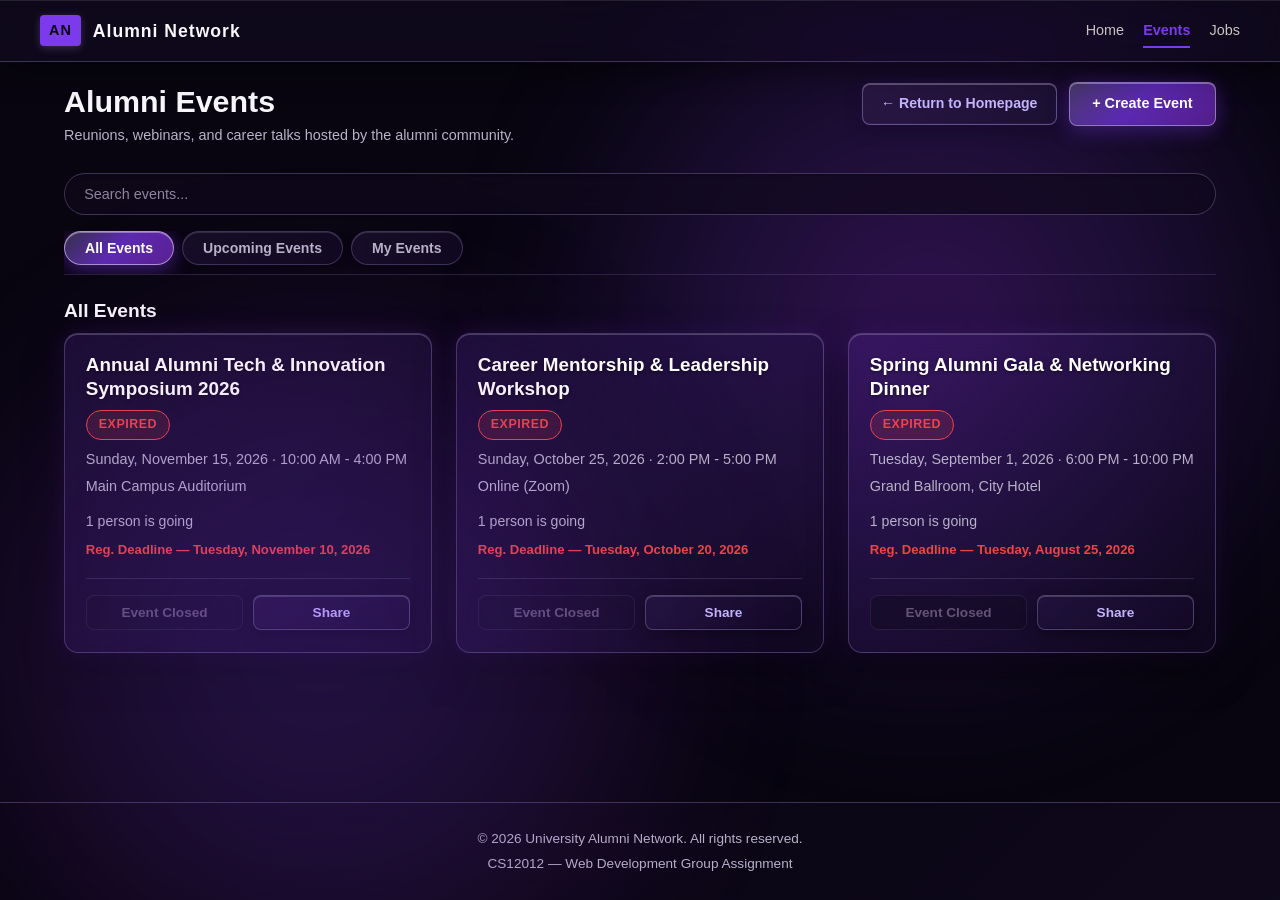
==== commit 8704547d: "feat(ui): upgrade button system to Apple/macOS-inspired purple liquid-glass with ambient glow, specu" ====
--- a/event.html
+++ b/event.html
@@ -32,7 +32,7 @@
         <p class="muted">Reunions, webinars, and career talks hosted by the alumni community.</p>
       </div>
       <div style="display: flex; gap: 0.75rem; align-items: center; flex-wrap: wrap;">
-        <a class="btn btn-outline-glass btn-sm" href="index.html">&larr; Return to Homepage</a>
+        <a class="btn btn-return-home btn-outline-glass btn-sm" href="index.html">&larr; Return to Homepage</a>
         <a class="btn btn-primary" href="eventcreate.html" id="createEventBtn">+ Create Event</a>
       </div>
     </div>
--- a/event.css
+++ b/event.css
@@ -326,200 +326,424 @@
   color: var(--text-muted-light);
 }
 
-/* ------------------------------------------------------------
-   7. BUTTONS & GLASSMORPHISM CONTROLS
-   ------------------------------------------------------------ */
-.btn {
-  display: inline-flex;
-  align-items: center;
-  justify-content: center;
-  gap: 0.5rem;
-  padding: 0.6rem 1.4rem;
-  font-size: 0.9rem;
-  font-weight: 700;
-  border-radius: var(--border-radius);
-  border: 1px solid transparent;
-  cursor: pointer;
-  text-decoration: none;
-  text-align: center;
-  transition: transform 0.25s cubic-bezier(0.16, 1, 0.3, 1), box-shadow 0.25s ease,
-              background-color 0.25s ease, border-color 0.25s ease, color 0.25s ease;
-  white-space: nowrap;
-}
-
-.btn:hover {
-  transform: translateY(-2px);
-  box-shadow: 0 8px 24px rgba(124, 58, 237, 0.28), inset 0 1px 0 rgba(255, 255, 255, 0.22);
-}
-
-.btn:active {
-  transform: translateY(0) scale(0.98);
-}
-
-.btn:focus-visible {
-  outline: 2px solid var(--accent-light);
-  outline-offset: 3px;
-}
-
-.btn-primary {
-  background: linear-gradient(135deg, rgba(124, 58, 237, 0.88), rgba(147, 51, 234, 0.82));
-  backdrop-filter: blur(14px);
-  -webkit-backdrop-filter: blur(14px);
-  color: #FFFFFF;
-  border: 1px solid rgba(196, 181, 253, 0.45);
-  box-shadow: 0 4px 20px rgba(124, 58, 237, 0.35), inset 0 1px 0 rgba(255, 255, 255, 0.25);
-}
-.btn-primary:hover {
-  background: linear-gradient(135deg, rgba(147, 51, 234, 0.96), rgba(168, 85, 247, 0.90));
-  border-color: rgba(233, 213, 255, 0.70);
-  color: #FFFFFF;
-  box-shadow: 0 8px 28px rgba(147, 51, 234, 0.50), 0 0 16px rgba(196, 181, 253, 0.40), inset 0 1px 0 rgba(255, 255, 255, 0.35);
-}
-
-.btn-gold {
-  background: linear-gradient(135deg, rgba(124, 58, 237, 0.90), rgba(147, 51, 234, 0.85));
-  backdrop-filter: blur(14px);
-  -webkit-backdrop-filter: blur(14px);
-  color: #FFFFFF;
-  border: 1px solid rgba(196, 181, 253, 0.45);
-  box-shadow: 0 4px 22px rgba(124, 58, 237, 0.38), inset 0 1px 0 rgba(255, 255, 255, 0.28);
-}
-.btn-gold:hover {
-  background: linear-gradient(135deg, rgba(147, 51, 234, 0.98), rgba(196, 181, 253, 0.90));
-  border-color: #E9D5FF;
-  color: #080510;
-  box-shadow: 0 10px 30px rgba(124, 58, 237, 0.55), 0 0 20px rgba(196, 181, 253, 0.45), inset 0 1px 0 rgba(255, 255, 255, 0.45);
-}
-
-.btn-outline,
-.btn-outline-glass,
-.btn-outline-light {
-  background: rgba(36, 23, 61, 0.45);
-  backdrop-filter: blur(14px);
-  -webkit-backdrop-filter: blur(14px);
-  color: var(--text-light);
-  border: 1px solid rgba(196, 181, 253, 0.30);
-  box-shadow: 0 4px 16px rgba(0, 0, 0, 0.40), inset 0 1px 0 rgba(255, 255, 255, 0.12);
-}
-.btn-outline:hover,
-.btn-outline-glass:hover,
-.btn-outline-light:hover {
-  background: rgba(124, 58, 237, 0.28);
-  border-color: rgba(196, 181, 253, 0.60);
-  color: #FFFFFF;
-  box-shadow: 0 8px 24px rgba(124, 58, 237, 0.30), 0 0 14px rgba(124, 58, 237, 0.25), inset 0 1px 0 rgba(255, 255, 255, 0.22);
-}
-
-.btn-approve, .btn-approve-admin {
-  background: rgba(16, 185, 129, 0.22);
-  backdrop-filter: blur(12px);
-  -webkit-backdrop-filter: blur(12px);
-  color: #34D399;
-  border: 1px solid rgba(16, 185, 129, 0.45);
-  box-shadow: 0 4px 14px rgba(16, 185, 129, 0.15), inset 0 1px 0 rgba(255, 255, 255, 0.12);
-}
-.btn-approve:hover, .btn-approve-admin:hover {
-  background: rgba(16, 185, 129, 0.40);
-  border-color: rgba(52, 211, 153, 0.70);
-  color: #FFFFFF;
-  box-shadow: 0 6px 20px rgba(16, 185, 129, 0.35), inset 0 1px 0 rgba(255, 255, 255, 0.25);
-}
-
-.btn-reject, .btn-reject-admin {
-  background: rgba(245, 158, 11, 0.20);
-  backdrop-filter: blur(12px);
-  -webkit-backdrop-filter: blur(12px);
-  color: #FBBF24;
-  border: 1px solid rgba(245, 158, 11, 0.45);
-  box-shadow: 0 4px 14px rgba(245, 158, 11, 0.15), inset 0 1px 0 rgba(255, 255, 255, 0.12);
-}
-.btn-reject:hover, .btn-reject-admin:hover {
-  background: rgba(245, 158, 11, 0.38);
-  border-color: rgba(251, 191, 36, 0.70);
-  color: #FFFFFF;
-  box-shadow: 0 6px 20px rgba(245, 158, 11, 0.35), inset 0 1px 0 rgba(255, 255, 255, 0.25);
-}
-
-.btn-delete, .btn-delete-admin {
-  background: rgba(239, 68, 68, 0.20);
-  backdrop-filter: blur(12px);
-  -webkit-backdrop-filter: blur(12px);
-  color: #F87171;
-  border: 1px solid rgba(239, 68, 68, 0.45);
-  box-shadow: 0 4px 14px rgba(239, 68, 68, 0.15), inset 0 1px 0 rgba(255, 255, 255, 0.12);
-  padding: 0.5rem 0.75rem;
-}
-.btn-delete:hover, .btn-delete-admin:hover {
-  background: rgba(239, 68, 68, 0.38);
-  border-color: rgba(248, 113, 113, 0.70);
-  color: #FFFFFF;
-  box-shadow: 0 6px 20px rgba(239, 68, 68, 0.35), inset 0 1px 0 rgba(255, 255, 255, 0.25);
-}
-.btn-delete:disabled {
-  opacity: 0.45;
-  cursor: not-allowed;
-  transform: none;
-  box-shadow: none;
-}
-
-.btn-primary.registered {
-  background: rgba(16, 185, 129, 0.30);
-  backdrop-filter: blur(12px);
-  -webkit-backdrop-filter: blur(12px);
-  color: #34D399;
-  border: 1px solid rgba(16, 185, 129, 0.55);
-}
-.btn-primary.registered:hover {
-  background: rgba(16, 185, 129, 0.45);
-  color: #FFFFFF;
-}
-
-.btn:disabled, .btn.disabled {
-  background-color: var(--disabled-bg);
-  color: var(--disabled-color);
-  border-color: var(--border-color);
-  cursor: not-allowed;
-  box-shadow: none;
-  transform: none;
-}
-
-.btn-sm {
-  padding: 0.42rem 1rem;
-  font-size: 0.84rem;
-}
-
-.back,
-.btn-return-home {
-  display: inline-flex;
-  align-items: center;
-  gap: 0.5rem;
-  background: rgba(36, 23, 61, 0.45);
-  backdrop-filter: blur(12px);
-  -webkit-backdrop-filter: blur(12px);
-  color: var(--accent-light);
-  border: 1px solid rgba(196, 181, 253, 0.28);
-  border-radius: var(--border-radius);
-  padding: 0.55rem 1.1rem;
-  font-size: 0.88rem;
-  font-weight: 600;
-  text-decoration: none;
-  box-shadow: 0 4px 16px rgba(0, 0, 0, 0.35), inset 0 1px 0 rgba(255, 255, 255, 0.12);
-  transition: all 0.25s ease;
-}
-.back:hover,
-.btn-return-home:hover {
-  background: rgba(124, 58, 237, 0.25);
-  border-color: rgba(196, 181, 253, 0.55);
-  color: #FFFFFF;
-  transform: translateX(-3px);
-  box-shadow: 0 6px 20px rgba(124, 58, 237, 0.25), inset 0 1px 0 rgba(255, 255, 255, 0.20);
-}
-
-.admin-only-nav,
-#adminNavLink {
-  display: none;
-}
-
+/* ------------------------------------------------------------
+   7. APPLE / macOS-INSPIRED LIQUID GLASS BUTTON SYSTEM
+   ------------------------------------------------------------ */
+.btn {
+  display: inline-flex;
+  align-items: center;
+  justify-content: center;
+  gap: 0.5rem;
+  padding: 0.6rem 1.4rem;
+  border-radius: var(--border-radius);
+  border: 1px solid transparent;
+  font-size: 0.9rem;
+  font-weight: 700;
+  cursor: pointer;
+  text-decoration: none;
+  position: relative;
+  isolation: isolate;
+  overflow: hidden;
+  backdrop-filter: blur(18px) saturate(160%);
+  -webkit-backdrop-filter: blur(18px) saturate(160%);
+  transition: transform 260ms cubic-bezier(0.2, 0.8, 0.2, 1),
+              box-shadow 260ms ease,
+              background-color 260ms ease,
+              border-color 260ms ease,
+              color 260ms ease;
+  white-space: nowrap;
+}
+
+/* Micro-interaction: Tactile hover lift */
+.btn:hover {
+  transform: translateY(-2px);
+}
+
+/* Micro-interaction: Tactile press feedback */
+.btn:active {
+  transform: translateY(1px) scale(0.985);
+}
+
+/* Keyboard accessibility indicator */
+.btn:focus-visible {
+  outline: 2px solid var(--accent-light);
+  outline-offset: 3px;
+}
+
+/* Moving Specular Glass Reflection Sweep */
+.btn::after {
+  content: '';
+  position: absolute;
+  top: 0;
+  left: -130%;
+  width: 65%;
+  height: 100%;
+  background: linear-gradient(
+    105deg,
+    transparent 0%,
+    rgba(255, 255, 255, 0.05) 30%,
+    rgba(255, 255, 255, 0.35) 50%,
+    rgba(233, 213, 255, 0.25) 65%,
+    transparent 100%
+  );
+  transform: skewX(-20deg);
+  pointer-events: none;
+  z-index: 1;
+  opacity: 0;
+  transition: opacity 0.3s ease;
+}
+
+.btn:hover::after {
+  opacity: 1;
+  animation: liquidGlassSweep 0.85s cubic-bezier(0.2, 0.8, 0.2, 1) forwards;
+}
+
+@keyframes liquidGlassSweep {
+  0% {
+    left: -130%;
+    opacity: 0;
+  }
+  30% {
+    opacity: 1;
+  }
+  100% {
+    left: 170%;
+    opacity: 0;
+  }
+}
+
+/* Subtle Organic Ambient Breathing Glow for Primary Actions */
+@keyframes liquidAmbientGlow {
+  0%, 100% {
+    box-shadow:
+      inset 0 1px 0 rgba(255, 255, 255, 0.36),
+      inset 0 -1px 0 rgba(76, 29, 149, 0.32),
+      0 6px 20px rgba(124, 58, 237, 0.25),
+      0 0 20px rgba(124, 58, 237, 0.15);
+    border-color: rgba(233, 213, 255, 0.45);
+  }
+  50% {
+    box-shadow:
+      inset 0 1px 0 rgba(255, 255, 255, 0.50),
+      inset 0 -1px 0 rgba(76, 29, 149, 0.32),
+      0 8px 28px rgba(147, 51, 234, 0.40),
+      0 0 32px rgba(196, 181, 253, 0.28);
+    border-color: rgba(243, 232, 255, 0.70);
+  }
+}
+
+/* Elegant Beacon Glow for Return-to-Homepage */
+@keyframes returnHomeBeacon {
+  0%, 100% {
+    box-shadow:
+      inset 0 1px 0 rgba(255, 255, 255, 0.28),
+      inset 0 -1px 0 rgba(76, 29, 149, 0.25),
+      0 4px 16px rgba(0, 0, 0, 0.40),
+      0 0 14px rgba(124, 58, 237, 0.15);
+    border-color: rgba(196, 181, 253, 0.38);
+  }
+  50% {
+    box-shadow:
+      inset 0 1px 0 rgba(255, 255, 255, 0.45),
+      inset 0 -1px 0 rgba(76, 29, 149, 0.25),
+      0 6px 22px rgba(124, 58, 237, 0.32),
+      0 0 26px rgba(196, 181, 253, 0.30);
+    border-color: rgba(233, 213, 255, 0.70);
+  }
+}
+
+.btn-primary {
+  background: linear-gradient(
+    135deg,
+    rgba(196, 181, 253, 0.28) 0%,
+    rgba(124, 58, 237, 0.68) 46%,
+    rgba(147, 51, 234, 0.52) 100%
+  );
+  backdrop-filter: blur(18px) saturate(160%);
+  -webkit-backdrop-filter: blur(18px) saturate(160%);
+  color: #FFFFFF;
+  border: 1px solid rgba(233, 213, 255, 0.45);
+  box-shadow:
+    inset 0 1px 0 rgba(255, 255, 255, 0.36),
+    inset 0 -1px 0 rgba(76, 29, 149, 0.32),
+    0 6px 20px rgba(124, 58, 237, 0.25),
+    0 0 24px rgba(124, 58, 237, 0.16);
+  animation: liquidAmbientGlow 5s ease-in-out infinite;
+}
+.btn-primary:hover {
+  background: linear-gradient(
+    135deg,
+    rgba(216, 180, 254, 0.40) 0%,
+    rgba(147, 51, 234, 0.82) 48%,
+    rgba(168, 85, 247, 0.65) 100%
+  );
+  border-color: rgba(243, 232, 255, 0.75);
+  color: #FFFFFF;
+  box-shadow:
+    inset 0 1px 0 rgba(255, 255, 255, 0.52),
+    inset 0 -1px 0 rgba(76, 29, 149, 0.32),
+    0 8px 28px rgba(147, 51, 234, 0.50),
+    0 0 32px rgba(196, 181, 253, 0.40);
+}
+
+.btn-gold {
+  background: linear-gradient(
+    135deg,
+    rgba(196, 181, 253, 0.28) 0%,
+    rgba(124, 58, 237, 0.68) 46%,
+    rgba(147, 51, 234, 0.52) 100%
+  );
+  backdrop-filter: blur(18px) saturate(160%);
+  -webkit-backdrop-filter: blur(18px) saturate(160%);
+  color: #FFFFFF;
+  border: 1px solid rgba(233, 213, 255, 0.45);
+  box-shadow:
+    inset 0 1px 0 rgba(255, 255, 255, 0.36),
+    inset 0 -1px 0 rgba(76, 29, 149, 0.32),
+    0 6px 20px rgba(124, 58, 237, 0.25),
+    0 0 24px rgba(124, 58, 237, 0.16);
+  animation: liquidAmbientGlow 5s ease-in-out infinite;
+}
+.btn-gold:hover {
+  background: linear-gradient(
+    135deg,
+    rgba(216, 180, 254, 0.40) 0%,
+    rgba(147, 51, 234, 0.82) 48%,
+    rgba(168, 85, 247, 0.65) 100%
+  );
+  border-color: rgba(243, 232, 255, 0.75);
+  color: #FFFFFF;
+  box-shadow:
+    inset 0 1px 0 rgba(255, 255, 255, 0.52),
+    inset 0 -1px 0 rgba(76, 29, 149, 0.32),
+    0 10px 30px rgba(147, 51, 234, 0.52),
+    0 0 34px rgba(196, 181, 253, 0.42);
+}
+
+.btn-outline,
+.btn-outline-glass,
+.btn-outline-light {
+  background: linear-gradient(
+    135deg,
+    rgba(36, 23, 61, 0.55) 0%,
+    rgba(20, 11, 38, 0.68) 100%
+  );
+  backdrop-filter: blur(16px) saturate(160%);
+  -webkit-backdrop-filter: blur(16px) saturate(160%);
+  color: var(--accent-light);
+  border: 1px solid rgba(196, 181, 253, 0.30);
+  box-shadow:
+    inset 0 1px 0 rgba(255, 255, 255, 0.18),
+    inset 0 -1px 0 rgba(0, 0, 0, 0.25),
+    0 4px 16px rgba(0, 0, 0, 0.38);
+}
+.btn-outline:hover,
+.btn-outline-glass:hover,
+.btn-outline-light:hover {
+  background: linear-gradient(
+    135deg,
+    rgba(124, 58, 237, 0.32) 0%,
+    rgba(49, 30, 72, 0.75) 100%
+  );
+  border-color: rgba(216, 180, 254, 0.65);
+  color: #FFFFFF;
+  box-shadow:
+    inset 0 1px 0 rgba(255, 255, 255, 0.30),
+    0 8px 24px rgba(124, 58, 237, 0.30),
+    0 0 16px rgba(124, 58, 237, 0.22);
+}
+
+.btn-approve, .btn-approve-admin {
+  background: linear-gradient(
+    135deg,
+    rgba(52, 211, 153, 0.25) 0%,
+    rgba(16, 185, 129, 0.40) 60%,
+    rgba(5, 150, 105, 0.35) 100%
+  );
+  backdrop-filter: blur(14px);
+  -webkit-backdrop-filter: blur(14px);
+  color: #A7F3D0;
+  border: 1px solid rgba(110, 231, 183, 0.48);
+  box-shadow:
+    inset 0 1px 0 rgba(255, 255, 255, 0.28),
+    inset 0 -1px 0 rgba(6, 78, 59, 0.30),
+    0 4px 16px rgba(16, 185, 129, 0.20);
+}
+.btn-approve:hover, .btn-approve-admin:hover {
+  background: linear-gradient(
+    135deg,
+    rgba(52, 211, 153, 0.40) 0%,
+    rgba(16, 185, 129, 0.60) 60%,
+    rgba(5, 150, 105, 0.50) 100%
+  );
+  border-color: rgba(167, 243, 208, 0.75);
+  color: #FFFFFF;
+  box-shadow:
+    inset 0 1px 0 rgba(255, 255, 255, 0.45),
+    0 8px 24px rgba(16, 185, 129, 0.42),
+    0 0 20px rgba(52, 211, 153, 0.35);
+}
+
+.btn-reject, .btn-reject-admin {
+  background: linear-gradient(
+    135deg,
+    rgba(251, 191, 36, 0.22) 0%,
+    rgba(245, 158, 11, 0.38) 60%,
+    rgba(217, 119, 6, 0.32) 100%
+  );
+  backdrop-filter: blur(14px);
+  -webkit-backdrop-filter: blur(14px);
+  color: #FDE68A;
+  border: 1px solid rgba(252, 211, 77, 0.48);
+  box-shadow:
+    inset 0 1px 0 rgba(255, 255, 255, 0.28),
+    inset 0 -1px 0 rgba(120, 53, 15, 0.30),
+    0 4px 16px rgba(245, 158, 11, 0.20);
+}
+.btn-reject:hover, .btn-reject-admin:hover {
+  background: linear-gradient(
+    135deg,
+    rgba(251, 191, 36, 0.35) 0%,
+    rgba(245, 158, 11, 0.55) 60%,
+    rgba(217, 119, 6, 0.48) 100%
+  );
+  border-color: rgba(253, 230, 138, 0.75);
+  color: #FFFFFF;
+  box-shadow:
+    inset 0 1px 0 rgba(255, 255, 255, 0.45),
+    0 8px 24px rgba(245, 158, 11, 0.42),
+    0 0 20px rgba(251, 191, 36, 0.35);
+}
+
+.btn-delete, .btn-delete-admin {
+  background: linear-gradient(
+    135deg,
+    rgba(248, 113, 113, 0.22) 0%,
+    rgba(239, 68, 68, 0.38) 60%,
+    rgba(185, 28, 28, 0.32) 100%
+  );
+  backdrop-filter: blur(14px);
+  -webkit-backdrop-filter: blur(14px);
+  color: #FECACA;
+  border: 1px solid rgba(252, 165, 165, 0.48);
+  box-shadow:
+    inset 0 1px 0 rgba(255, 255, 255, 0.28),
+    inset 0 -1px 0 rgba(120, 53, 15, 0.30),
+    0 4px 16px rgba(239, 68, 68, 0.20);
+  padding: 0.5rem 0.75rem;
+}
+.btn-delete:hover, .btn-delete-admin:hover {
+  background: linear-gradient(
+    135deg,
+    rgba(248, 113, 113, 0.35) 0%,
+    rgba(239, 68, 68, 0.55) 60%,
+    rgba(185, 28, 28, 0.48) 100%
+  );
+  border-color: rgba(254, 202, 202, 0.75);
+  color: #FFFFFF;
+  box-shadow:
+    inset 0 1px 0 rgba(255, 255, 255, 0.45),
+    0 8px 24px rgba(239, 68, 68, 0.42),
+    0 0 20px rgba(248, 113, 113, 0.35);
+}
+.btn-delete:disabled {
+  opacity: 0.45;
+  cursor: not-allowed;
+  transform: none;
+  box-shadow: none;
+}
+
+.btn-sm {
+  padding: 0.42rem 1rem;
+  font-size: 0.84rem;
+}
+
+.back,
+.btn-return-home {
+  display: inline-flex;
+  align-items: center;
+  gap: 0.5rem;
+  background: linear-gradient(
+    135deg,
+    rgba(49, 30, 72, 0.65) 0%,
+    rgba(27, 18, 48, 0.78) 100%
+  );
+  backdrop-filter: blur(16px) saturate(160%);
+  -webkit-backdrop-filter: blur(16px) saturate(160%);
+  color: var(--accent-light);
+  border: 1px solid rgba(196, 181, 253, 0.38);
+  border-radius: var(--border-radius);
+  padding: 0.55rem 1.15rem;
+  font-size: 0.88rem;
+  font-weight: 600;
+  text-decoration: none;
+  position: relative;
+  isolation: isolate;
+  overflow: hidden;
+  box-shadow:
+    inset 0 1px 0 rgba(255, 255, 255, 0.28),
+    inset 0 -1px 0 rgba(76, 29, 149, 0.25),
+    0 4px 16px rgba(0, 0, 0, 0.40),
+    0 0 14px rgba(124, 58, 237, 0.15);
+  animation: returnHomeBeacon 5s ease-in-out infinite;
+  transition: transform 260ms cubic-bezier(0.2, 0.8, 0.2, 1),
+              box-shadow 260ms ease,
+              border-color 260ms ease,
+              background 260ms ease,
+              color 260ms ease;
+  white-space: nowrap;
+}
+.back:hover,
+.btn-return-home:hover {
+  background: linear-gradient(
+    135deg,
+    rgba(124, 58, 237, 0.38) 0%,
+    rgba(76, 29, 149, 0.60) 100%
+  );
+  border-color: rgba(233, 213, 255, 0.70);
+  color: #FFFFFF;
+  transform: translateX(-3px);
+  box-shadow:
+    inset 0 1px 0 rgba(255, 255, 255, 0.42),
+    inset 0 -1px 0 rgba(76, 29, 149, 0.30),
+    0 8px 24px rgba(124, 58, 237, 0.38),
+    0 0 24px rgba(196, 181, 253, 0.32);
+}
+.back:active,
+.btn-return-home:active {
+  transform: translateX(-1px) scale(0.985);
+  box-shadow:
+    inset 0 1px 0 rgba(255, 255, 255, 0.20),
+    0 2px 8px rgba(0, 0, 0, 0.40);
+}
+
+.btn:disabled, .btn.disabled {
+  background: var(--disabled-bg);
+  color: var(--disabled-color);
+  border-color: var(--border-color);
+  cursor: not-allowed;
+  box-shadow: none !important;
+  transform: none !important;
+  animation: none !important;
+}
+
+.admin-only-nav,
+#adminNavLink {
+  display: none;
+}
+
+.btn-primary.registered {
+  background: rgba(16, 185, 129, 0.35);
+  backdrop-filter: blur(14px);
+  -webkit-backdrop-filter: blur(14px);
+  color: #34D399;
+  border: 1px solid rgba(16, 185, 129, 0.65);
+}
+.btn-primary.registered:hover {
+  background: rgba(16, 185, 129, 0.50);
+  color: #FFFFFF;
+}
+
 /* ------------------------------------------------------------
    8. PAGE LAYOUT & SEARCH
    ------------------------------------------------------------ */
@@ -556,36 +780,68 @@
   box-shadow: 0 0 0 3px rgba(124, 58, 237, 0.25), inset 0 1px 2px rgba(0, 0, 0, 0.2);
 }
 
-/* ------------------------------------------------------------
-   9. FILTER TABS
-   ------------------------------------------------------------ */
-.tabs {
-  display: flex;
-  gap: 4px;
-  border-bottom: 2px solid var(--border-color);
-  overflow-x: auto;
-  margin-bottom: 1.2rem;
-}
-
-.tab {
-  background: none;
-  border: none;
-  border-bottom: 3px solid transparent;
-  padding: 0.65rem 1.1rem;
-  font-size: 0.9rem;
-  font-weight: 600;
-  color: var(--text-muted);
-  cursor: pointer;
-  white-space: nowrap;
-  margin-bottom: -2px;
-  transition: color 0.25s ease, border-color 0.25s ease;
-}
-.tab:hover { color: var(--accent-light); }
-.tab.active {
-  color: var(--text-light);
-  border-bottom-color: var(--accent-color);
-}
-
+/* ------------------------------------------------------------
+   9. FILTER TABS (LIQUID GLASS PILLS)
+   ------------------------------------------------------------ */
+.tabs {
+  display: flex;
+  gap: 8px;
+  border-bottom: 1px solid var(--border-color);
+  padding-bottom: 0.6rem;
+  overflow-x: auto;
+  margin-bottom: 1.5rem;
+}
+
+.tab {
+  background: linear-gradient(
+    135deg,
+    rgba(36, 23, 61, 0.50) 0%,
+    rgba(20, 11, 38, 0.60) 100%
+  );
+  backdrop-filter: blur(14px);
+  -webkit-backdrop-filter: blur(14px);
+  border: 1px solid rgba(196, 181, 253, 0.24);
+  border-radius: 20px;
+  padding: 0.5rem 1.25rem;
+  font-size: 0.88rem;
+  font-weight: 600;
+  color: var(--text-muted);
+  cursor: pointer;
+  white-space: nowrap;
+  position: relative;
+  isolation: isolate;
+  overflow: hidden;
+  box-shadow: inset 0 1px 0 rgba(255, 255, 255, 0.12), 0 3px 10px rgba(0, 0, 0, 0.25);
+  transition: transform 220ms ease, color 220ms ease, border-color 220ms ease, background 220ms ease, box-shadow 220ms ease;
+}
+
+.tab:hover {
+  background: linear-gradient(
+    135deg,
+    rgba(124, 58, 237, 0.25) 0%,
+    rgba(49, 30, 72, 0.55) 100%
+  );
+  border-color: rgba(216, 180, 254, 0.55);
+  color: #FFFFFF;
+  transform: translateY(-1.5px);
+  box-shadow: inset 0 1px 0 rgba(255, 255, 255, 0.25), 0 6px 16px rgba(124, 58, 237, 0.22);
+}
+
+.tab.active {
+  background: linear-gradient(
+    135deg,
+    rgba(196, 181, 253, 0.25) 0%,
+    rgba(124, 58, 237, 0.72) 48%,
+    rgba(147, 51, 234, 0.60) 100%
+  );
+  border-color: rgba(233, 213, 255, 0.60);
+  color: #FFFFFF;
+  box-shadow:
+    inset 0 1px 0 rgba(255, 255, 255, 0.35),
+    0 6px 20px rgba(124, 58, 237, 0.35),
+    0 0 18px rgba(124, 58, 237, 0.20);
+}
+
 /* ------------------------------------------------------------
    10. EVENT CARDS
    ------------------------------------------------------------ */
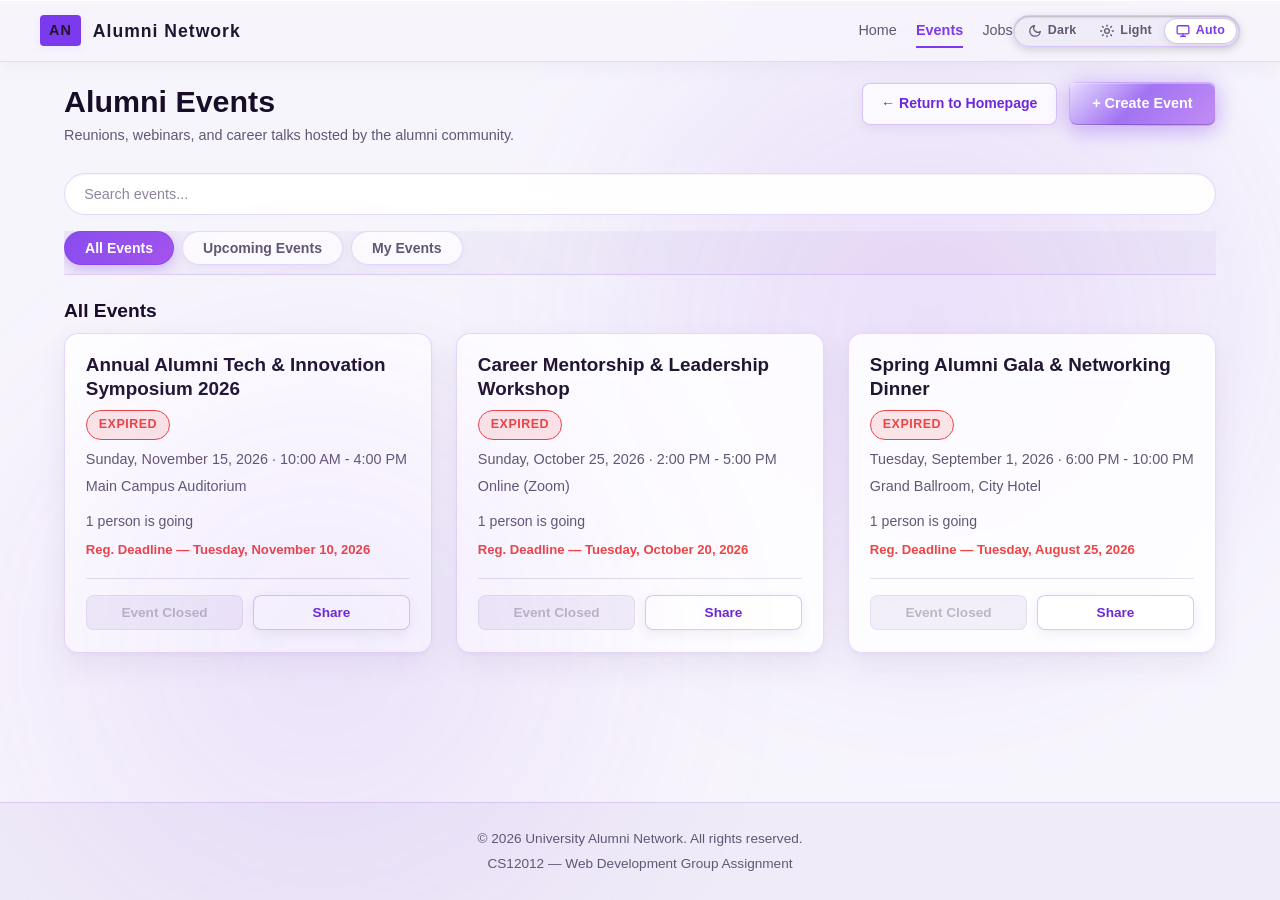
==== commit c34ad397: "feat(theme): add macOS-inspired dark/light/system theme switcher with pure CSS glassmorphism, zero F" ====
--- a/event.html
+++ b/event.html
@@ -4,11 +4,16 @@
   <meta charset="UTF-8">
   <meta name="viewport" content="width=device-width, initial-scale=1.0">
   <title>Alumni Events</title>
+  <!-- Zero FOUC Theme Initializer -->
+  <script>
+    (function(){try{var s=localStorage.getItem('alumni_theme_preference');var t=(s==='light'||(s!=='dark'&&window.matchMedia&&window.matchMedia('(prefers-color-scheme: light)').matches))?'light':'dark';document.documentElement.setAttribute('data-theme',t);if(s)document.documentElement.setAttribute('data-theme-preference',s);}catch(e){}})();
+  </script>
   <!-- Favicon -->
   <link rel="icon" type="image/png" sizes="32x32" href="./assets/favicon-32x32.png">
   <link rel="icon" type="image/png" sizes="16x16" href="./assets/favicon-16x16.png">
   <link rel="shortcut icon" href="./favicon.ico">
   <link rel="apple-touch-icon" sizes="180x180" href="./assets/apple-touch-icon.png">
+  <link rel="stylesheet" href="./assets/css/theme.css">
   <link rel="stylesheet" href="event.css?v=4.1">
 </head>
 <body>
@@ -21,6 +26,20 @@
         <a href="event.html" class="active-nav">Events</a>
         <a href="jobs.html">Jobs</a>
         <a href="eventadmin.html" id="adminNavLink" class="admin-only-nav" style="display: none;">Admin Portal</a>
+        <div class="theme-switcher" role="radiogroup" aria-label="Select appearance theme">
+          <button type="button" class="theme-option" data-theme-value="dark" role="radio" aria-checked="false" title="Dark theme (always dark)">
+            <svg class="theme-icon" viewBox="0 0 24 24" width="14" height="14" fill="none" stroke="currentColor" stroke-width="2.2" stroke-linecap="round" stroke-linejoin="round" aria-hidden="true"><path d="M21 12.79A9 9 0 1 1 11.21 3 7 7 0 0 0 21 12.79z"></path></svg>
+            <span class="theme-label">Dark</span>
+          </button>
+          <button type="button" class="theme-option" data-theme-value="light" role="radio" aria-checked="false" title="Light theme (always light)">
+            <svg class="theme-icon" viewBox="0 0 24 24" width="14" height="14" fill="none" stroke="currentColor" stroke-width="2.2" stroke-linecap="round" stroke-linejoin="round" aria-hidden="true"><circle cx="12" cy="12" r="4"></circle><line x1="12" y1="2" x2="12" y2="4"></line><line x1="12" y1="20" x2="12" y2="22"></line><line x1="4.22" y1="4.22" x2="5.64" y2="5.64"></line><line x1="18.36" y1="18.36" x2="19.78" y2="19.78"></line><line x1="1" y1="12" x2="3" y2="12"></line><line x1="21" y1="12" x2="23" y2="12"></line><line x1="4.22" y1="19.78" x2="5.64" y2="18.36"></line><line x1="18.36" y1="5.64" x2="19.78" y2="4.22"></line></svg>
+            <span class="theme-label">Light</span>
+          </button>
+          <button type="button" class="theme-option" data-theme-value="system" role="radio" aria-checked="false" title="System theme (syncs with OS)">
+            <svg class="theme-icon" viewBox="0 0 24 24" width="14" height="14" fill="none" stroke="currentColor" stroke-width="2.2" stroke-linecap="round" stroke-linejoin="round" aria-hidden="true"><rect x="2" y="3" width="20" height="14" rx="2" ry="2"></rect><line x1="8" y1="21" x2="16" y2="21"></line><line x1="12" y1="17" x2="12" y2="21"></line></svg>
+            <span class="theme-label">Auto</span>
+          </button>
+        </div>
       </nav>
     </div>
   </header>
@@ -55,6 +74,7 @@
     <p>CS12012 &mdash; Web Development Group Assignment</p>
   </footer>
 
+  <script src="./assets/js/theme.js"></script>
   <script src="event.js?v=4.1"></script>
 </body>
 </html>
--- a/assets/css/theme.css
+++ b/assets/css/theme.css
@@ -0,0 +1,760 @@
+/* ============================================================
+   ALUMNI NETWORK — COMPREHENSIVE THEME SYSTEM (DARK / LIGHT / SYSTEM)
+   macOS-Inspired Glass Segmented Switcher & Coordinated Palette
+   Pure CSS3 • No External Libraries • WCAG Accessible Contrast
+   ============================================================ */
+
+/* ------------------------------------------------------------
+   1. MASTER THEME TOKENS
+   ------------------------------------------------------------ */
+
+/* Default / Dark Theme Identity */
+:root,
+[data-theme="dark"] {
+    color-scheme: dark;
+
+    /* Backgrounds */
+    --page-bg: #080510;
+    --page-bg-secondary: #10091D;
+    --page-bg-tertiary: #130D20;
+    --bg-color: #080510;
+    --bg-dark: #05030A;
+    --bg-secondary: #10091D;
+
+    /* Surfaces */
+    --surface-bg: #1B1230;
+    --surface-color: #1B1230;
+    --surface-dark: #10091D;
+    --surface-elevated: #241735;
+    --card-bg: rgba(36, 23, 61, 0.52);
+
+    /* Text */
+    --text-primary: #F8F7FC;
+    --text-secondary: #B9B2C9;
+    --text-muted: #8F859F;
+    --text-muted-light: #B9B2C9;
+    --text-color: #F8F7FC;
+    --text-main: #F8F7FC;
+    --text-light: #FFFFFF;
+
+    /* Primary & Brand Accents */
+    --accent-purple: #7C3AED;
+    --accent-violet: #9333EA;
+    --accent-color: #7C3AED;
+    --accent-light: #C4B5FD;
+    --accent-dark: #9333EA;
+    --primary-color: #7C3AED;
+    --primary-dark: #5B21B6;
+    --primary-light: #9333EA;
+    --secondary-color: #6D28D9;
+    --pale-highlight: #E9D5FF;
+    --lavender-soft: #C4B5FD;
+
+    /* Borders */
+    --border-color: rgba(196, 181, 253, 0.16);
+    --border-gold: rgba(196, 181, 253, 0.22);
+    --border-dark: rgba(196, 181, 253, 0.14);
+
+    /* Glass Tokens */
+    --glass-bg: rgba(36, 23, 61, 0.52);
+    --glass-bg-subtle: rgba(23, 14, 42, 0.50);
+    --glass-bg-elevated: rgba(36, 23, 61, 0.65);
+    --glass-border: rgba(196, 181, 253, 0.24);
+    --glass-border-light: rgba(196, 181, 253, 0.38);
+    --glass-shadow: 0 18px 40px rgba(0, 0, 0, 0.55), 0 0 24px rgba(124, 58, 237, 0.12), inset 0 1px 0 rgba(255, 255, 255, 0.15);
+    --glass-hover-shadow: 0 24px 50px rgba(0, 0, 0, 0.75), 0 0 35px rgba(124, 58, 237, 0.30), inset 0 1px 0 rgba(255, 255, 255, 0.25);
+    --card-shadow: 0 16px 36px rgba(0, 0, 0, 0.65);
+    --card-hover-shadow: 0 24px 50px rgba(0, 0, 0, 0.8), 0 0 30px rgba(124, 58, 237, 0.25);
+
+    /* Form & Input Tokens */
+    --input-bg: rgba(19, 13, 32, 0.72);
+    --input-text: #F8F7FC;
+    --input-border: rgba(196, 181, 253, 0.20);
+    --input-placeholder: #8F859F;
+
+    /* Theme Switcher Segmented Control */
+    --switcher-bg: rgba(23, 14, 42, 0.75);
+    --switcher-border: rgba(196, 181, 253, 0.24);
+    --switcher-text: #B9B2C9;
+    --switcher-active-bg: linear-gradient(135deg, rgba(124, 58, 237, 0.90) 0%, rgba(147, 51, 234, 0.85) 100%);
+    --switcher-active-text: #FFFFFF;
+    --switcher-active-shadow: 0 2px 10px rgba(124, 58, 237, 0.45), inset 0 1px 0 rgba(255, 255, 255, 0.25);
+}
+
+/* Polished Coordinated Light Theme */
+[data-theme="light"] {
+    color-scheme: light;
+
+    /* Backgrounds */
+    --page-bg: #F7F5FC;
+    --page-bg-secondary: #EFEBF8;
+    --page-bg-tertiary: #E6E0F3;
+    --bg-color: #F7F5FC;
+    --bg-dark: #EFEBF8;
+    --bg-secondary: #EAE5F5;
+
+    /* Surfaces */
+    --surface-bg: #FFFFFF;
+    --surface-color: #FFFFFF;
+    --surface-dark: #F3EFFB;
+    --surface-elevated: #FFFFFF;
+    --card-bg: rgba(255, 255, 255, 0.84);
+
+    /* Text */
+    --text-primary: #211632;
+    --text-secondary: #625773;
+    --text-muted: #625773;
+    --text-muted-light: #4A3E5C;
+    --text-color: #211632;
+    --text-main: #211632;
+    --text-light: #180D29;
+
+    /* Primary & Brand Accents (Preserved Purple Identity) */
+    --accent-purple: #7C3AED;
+    --accent-violet: #9333EA;
+    --accent-color: #7C3AED;
+    --accent-light: #6D28D9;
+    --accent-dark: #5B21B6;
+    --primary-color: #7C3AED;
+    --primary-dark: #5B21B6;
+    --primary-light: #9333EA;
+    --secondary-color: #6D28D9;
+    --pale-highlight: #7C3AED;
+    --lavender-soft: #6D28D9;
+
+    /* Borders */
+    --border-color: rgba(91, 63, 130, 0.16);
+    --border-gold: rgba(124, 58, 237, 0.22);
+    --border-dark: rgba(91, 63, 130, 0.22);
+
+    /* Light Glass Tokens */
+    --glass-bg: rgba(255, 255, 255, 0.82);
+    --glass-bg-subtle: rgba(255, 255, 255, 0.70);
+    --glass-bg-elevated: rgba(255, 255, 255, 0.94);
+    --glass-border: rgba(124, 58, 237, 0.16);
+    --glass-border-light: rgba(124, 58, 237, 0.28);
+    --glass-shadow: 0 12px 32px rgba(91, 63, 130, 0.08), 0 2px 6px rgba(0, 0, 0, 0.04), inset 0 1px 0 rgba(255, 255, 255, 0.90);
+    --glass-hover-shadow: 0 18px 44px rgba(91, 63, 130, 0.14), 0 0 25px rgba(124, 58, 237, 0.15), inset 0 1px 0 rgba(255, 255, 255, 1);
+    --card-shadow: 0 12px 30px rgba(91, 63, 130, 0.08), 0 2px 6px rgba(0, 0, 0, 0.04);
+    --card-hover-shadow: 0 18px 42px rgba(91, 63, 130, 0.14), 0 0 22px rgba(124, 58, 237, 0.16);
+
+    /* Form & Input Tokens */
+    --input-bg: rgba(255, 255, 255, 0.92);
+    --input-text: #211632;
+    --input-border: rgba(124, 58, 237, 0.20);
+    --input-placeholder: #8F859F;
+
+    /* Theme Switcher Segmented Control */
+    --switcher-bg: rgba(239, 235, 248, 0.90);
+    --switcher-border: rgba(124, 58, 237, 0.20);
+    --switcher-text: #625773;
+    --switcher-active-bg: #FFFFFF;
+    --switcher-active-text: #7C3AED;
+    --switcher-active-shadow: 0 2px 8px rgba(91, 63, 130, 0.16), 0 0 0 1px rgba(124, 58, 237, 0.14);
+}
+
+/* ------------------------------------------------------------
+   2. THEME TRANSITIONS (SMOOTH & REDUCED MOTION SAFE)
+   ------------------------------------------------------------ */
+html.theme-transitioning,
+html.theme-transitioning *,
+html.theme-transitioning *::before,
+html.theme-transitioning *::after {
+    transition: background 0.28s ease,
+                background-color 0.28s ease,
+                border-color 0.28s ease,
+                color 0.20s ease,
+                box-shadow 0.28s ease !important;
+}
+
+@media (prefers-reduced-motion: reduce) {
+    html.theme-transitioning,
+    html.theme-transitioning *,
+    html.theme-transitioning *::before,
+    html.theme-transitioning *::after {
+        transition: none !important;
+    }
+}
+
+/* ------------------------------------------------------------
+   3. macOS-INSPIRED THEME SWITCHER CONTROL
+   ------------------------------------------------------------ */
+.theme-switcher {
+    display: inline-flex;
+    align-items: center;
+    background: var(--switcher-bg);
+    border: 1px solid var(--switcher-border);
+    border-radius: 999px;
+    padding: 3px;
+    gap: 2px;
+    backdrop-filter: blur(16px) saturate(180%);
+    -webkit-backdrop-filter: blur(16px) saturate(180%);
+    box-shadow: inset 0 1px 2px rgba(0, 0, 0, 0.25), 0 3px 10px rgba(0, 0, 0, 0.15);
+    position: relative;
+    user-select: none;
+    z-index: 10;
+    vertical-align: middle;
+}
+
+.theme-option {
+    display: inline-flex;
+    align-items: center;
+    gap: 6px;
+    padding: 5px 11px;
+    border: none;
+    background: transparent;
+    color: var(--switcher-text);
+    font-size: 0.82rem;
+    font-weight: 600;
+    border-radius: 999px;
+    cursor: pointer;
+    outline: none;
+    position: relative;
+    transition: all 0.22s cubic-bezier(0.16, 1, 0.3, 1);
+    white-space: nowrap;
+    line-height: 1;
+}
+
+.theme-option:hover {
+    color: var(--text-primary);
+}
+
+.theme-option:focus-visible {
+    box-shadow: 0 0 0 2px var(--accent-purple);
+}
+
+.theme-option.active,
+.theme-option[aria-checked="true"] {
+    background: var(--switcher-active-bg);
+    color: var(--switcher-active-text);
+    box-shadow: var(--switcher-active-shadow);
+    font-weight: 700;
+}
+
+.theme-option .theme-icon {
+    width: 14px;
+    height: 14px;
+    stroke: currentColor;
+    stroke-width: 2.2;
+    fill: none;
+    flex-shrink: 0;
+    transition: transform 0.22s ease;
+}
+
+.theme-option:hover .theme-icon {
+    transform: scale(1.1);
+}
+
+.theme-option .theme-label {
+    font-size: 0.78rem;
+    letter-spacing: 0.2px;
+}
+
+/* Responsive adjustment for compact headers and mobile screens */
+@media (max-width: 768px) {
+    .theme-switcher {
+        padding: 2px;
+        gap: 1px;
+    }
+    .theme-option {
+        padding: 6px 8px;
+    }
+    .theme-option .theme-label {
+        display: none;
+    }
+}
+
+/* ------------------------------------------------------------
+   4. LIGHT THEME COMPONENT ADAPTATIONS
+   ------------------------------------------------------------ */
+
+/* Body & Root Surface */
+[data-theme="light"] body {
+    background-color: var(--page-bg);
+    color: var(--text-primary);
+}
+
+[data-theme="light"] body::before {
+    background: radial-gradient(circle, rgba(147, 51, 234, 0.12) 0%, rgba(124, 58, 237, 0.05) 50%, transparent 70%);
+}
+
+[data-theme="light"] body::after {
+    background: radial-gradient(circle, rgba(124, 58, 237, 0.10) 0%, rgba(147, 51, 234, 0.04) 50%, transparent 75%);
+}
+
+/* Navigation Bars */
+[data-theme="light"] .navbar,
+[data-theme="light"] .site-header {
+    background-color: rgba(247, 245, 252, 0.82);
+    backdrop-filter: blur(20px) saturate(180%);
+    -webkit-backdrop-filter: blur(20px) saturate(180%);
+    color: var(--text-primary);
+    border-bottom: 1px solid rgba(124, 58, 237, 0.14);
+    box-shadow: 0 4px 20px rgba(91, 63, 130, 0.06), inset 0 1px 0 rgba(255, 255, 255, 0.9);
+}
+
+[data-theme="light"] .navbar.scrolled,
+[data-theme="light"] .site-header.scrolled {
+    background-color: rgba(255, 255, 255, 0.92);
+    border-bottom-color: rgba(124, 58, 237, 0.22);
+    box-shadow: 0 8px 24px rgba(91, 63, 130, 0.10), inset 0 1px 0 rgba(255, 255, 255, 1);
+}
+
+[data-theme="light"] .logo,
+[data-theme="light"] .navbar-title,
+[data-theme="light"] .brand {
+    color: var(--text-primary);
+}
+
+[data-theme="light"] .nav-link,
+[data-theme="light"] .site-header nav a,
+[data-theme="light"] nav a {
+    color: var(--text-secondary);
+}
+
+[data-theme="light"] .nav-link:hover,
+[data-theme="light"] .site-header nav a:hover,
+[data-theme="light"] nav a:hover {
+    color: var(--accent-purple);
+}
+
+[data-theme="light"] .nav-link.active,
+[data-theme="light"] .site-header nav a.active-nav,
+[data-theme="light"] nav a.active {
+    color: var(--accent-purple);
+}
+
+/* Sections on Homepage */
+[data-theme="light"] .section-dark {
+    background: radial-gradient(ellipse at 50% 12%, rgba(124, 58, 237, 0.08) 0%, rgba(239, 235, 248, 0.95) 65%, #F7F5FC 100%);
+    color: var(--text-primary);
+    border-top: 1px solid var(--border-color);
+    border-bottom: 1px solid var(--border-color);
+}
+
+[data-theme="light"] .section-light,
+[data-theme="light"] .section-white {
+    background: #FFFFFF;
+    color: var(--text-primary);
+    border-top: 1px solid var(--border-color);
+    border-bottom: 1px solid var(--border-color);
+}
+
+[data-theme="light"] .section-events {
+    background: 
+        radial-gradient(ellipse 90% 50% at 50% -5%, rgba(124, 58, 237, 0.08) 0%, transparent 65%),
+        linear-gradient(180deg, #F7F5FC 0%, #EFEBF8 50%, #F7F5FC 100%);
+    border-top: 1px solid var(--border-color);
+    border-bottom: 1px solid var(--border-color);
+}
+
+[data-theme="light"] .section-jobs {
+    background: linear-gradient(180deg, #F7F5FC 0%, #FFFFFF 50%, #F7F5FC 100%);
+    border-top: 1px solid var(--border-color);
+    border-bottom: 1px solid var(--border-color);
+}
+
+[data-theme="light"] .section-alumni {
+    background: linear-gradient(180deg, #F7F5FC 0%, #EAE4F5 50%, #F7F5FC 100%);
+    border-top: 1px solid var(--border-color);
+    border-bottom: 1px solid var(--border-color);
+}
+
+[data-theme="light"] .section-title {
+    color: var(--text-primary);
+    text-shadow: none;
+}
+
+[data-theme="light"] .section-header::before {
+    background: radial-gradient(ellipse, rgba(147, 51, 234, 0.10) 0%, rgba(124, 58, 237, 0.04) 50%, transparent 75%);
+}
+
+/* Hero Section */
+[data-theme="light"] .hero {
+    background:
+        radial-gradient(ellipse at 50% 25%, rgba(124, 58, 237, 0.12) 0%, rgba(247, 245, 252, 0.92) 65%, #F7F5FC 100%),
+        linear-gradient(180deg, rgba(247, 245, 252, 0.85) 0%, rgba(239, 235, 248, 0.95) 75%, #F7F5FC 100%),
+        url("../images/campus-hero.svg") center/cover no-repeat;
+    color: var(--text-primary);
+}
+
+[data-theme="light"] .hero-content {
+    background: rgba(255, 255, 255, 0.88);
+    border: 1px solid rgba(124, 58, 237, 0.20);
+    box-shadow: 0 25px 65px rgba(91, 63, 130, 0.10), 0 0 40px rgba(124, 58, 237, 0.08), inset 0 1px 0 rgba(255, 255, 255, 1);
+}
+
+[data-theme="light"] .hero-title {
+    color: var(--text-primary);
+}
+
+[data-theme="light"] .hero-description {
+    color: var(--text-secondary);
+}
+
+[data-theme="light"] .hero-subtitle-tag {
+    background: rgba(124, 58, 237, 0.10);
+    color: var(--accent-purple);
+    border-color: rgba(124, 58, 237, 0.25);
+    box-shadow: 0 4px 16px rgba(124, 58, 237, 0.12);
+}
+
+/* Cards (Alumni, Events, Jobs) */
+[data-theme="light"] .card,
+[data-theme="light"] .card-dark,
+[data-theme="light"] .event-card,
+[data-theme="light"] .job-card,
+[data-theme="light"] .alumni-card {
+    background: var(--card-bg);
+    color: var(--text-primary);
+    border: 1px solid var(--glass-border);
+    box-shadow: var(--card-shadow);
+}
+
+[data-theme="light"] .card:hover,
+[data-theme="light"] .card-dark:hover,
+[data-theme="light"] .event-card:hover,
+[data-theme="light"] .job-card:hover,
+[data-theme="light"] .alumni-card:hover {
+    border-color: rgba(124, 58, 237, 0.35);
+    box-shadow: var(--card-hover-shadow);
+}
+
+[data-theme="light"] .card-title-row h3,
+[data-theme="light"] .event-title,
+[data-theme="light"] .job-title,
+[data-theme="light"] .alumni-name,
+[data-theme="light"] .job-hero-info h1,
+[data-theme="light"] .job-detail-card h3 {
+    color: var(--text-primary);
+    text-shadow: none;
+}
+
+[data-theme="light"] .job-hero-company {
+    color: var(--accent-purple);
+}
+
+[data-theme="light"] .job-detail-card h3 {
+    border-bottom-color: rgba(124, 58, 237, 0.16);
+}
+
+[data-theme="light"] .company-stat-value,
+[data-theme="light"] .perks-list li {
+    color: var(--text-primary);
+}
+
+[data-theme="light"] .perks-list li {
+    background: rgba(124, 58, 237, 0.08);
+    border-color: rgba(124, 58, 237, 0.18);
+}
+
+[data-theme="light"] .job-details {
+    background: rgba(247, 245, 252, 0.92);
+    border-color: rgba(124, 58, 237, 0.16);
+    color: var(--text-secondary);
+}
+
+[data-theme="light"] .liquid-glass-heading,
+[data-theme="light"] .section-heading {
+    background: linear-gradient(135deg, rgba(239, 235, 248, 0.92) 0%, rgba(255, 255, 255, 0.98) 100%);
+    border: 1px solid rgba(124, 58, 237, 0.22);
+    color: var(--accent-purple);
+    box-shadow: 0 4px 16px rgba(91, 63, 130, 0.08), inset 0 1px 0 rgba(255, 255, 255, 1);
+}
+
+[data-theme="light"] .job-logo {
+    background: linear-gradient(135deg, #EFEBF8 0%, #E0D7F5 100%);
+    color: var(--accent-purple);
+    box-shadow: 0 2px 6px rgba(91, 63, 130, 0.10);
+}
+
+[data-theme="light"] .event-date-badge {
+    background: #FFFFFF;
+    border-color: var(--accent-purple);
+    color: var(--accent-purple);
+    box-shadow: 0 2px 8px rgba(91, 63, 130, 0.10);
+}
+
+[data-theme="light"] .banner {
+    background: linear-gradient(135deg, #7C3AED 0%, #9333EA 100%);
+    color: #FFFFFF;
+}
+
+[data-theme="light"] .remote {
+    background-color: rgba(147, 51, 234, 0.10);
+    color: #7C3AED;
+    border: 1px solid rgba(124, 58, 237, 0.30);
+}
+
+[data-theme="light"] .parttime {
+    background-color: rgba(124, 58, 237, 0.08);
+    color: #6D28D9;
+    border: 1px solid rgba(124, 58, 237, 0.25);
+}
+
+[data-theme="light"] .tabs {
+    background: rgba(239, 235, 248, 0.85);
+    border-color: rgba(124, 58, 237, 0.18);
+}
+
+[data-theme="light"] .search-bar input,
+[data-theme="light"] .search-bar select {
+    background: #FFFFFF;
+    color: var(--text-primary);
+    border: 1px solid rgba(124, 58, 237, 0.20);
+}
+
+[data-theme="light"] .event-desc,
+[data-theme="light"] .job-desc,
+[data-theme="light"] .alumni-desc {
+    color: var(--text-secondary);
+}
+
+[data-theme="light"] .stat-item {
+    background: rgba(255, 255, 255, 0.85);
+    border: 1px solid rgba(124, 58, 237, 0.16);
+    box-shadow: 0 10px 24px rgba(91, 63, 130, 0.06);
+}
+
+[data-theme="light"] .stat-number {
+    color: var(--accent-purple);
+}
+
+[data-theme="light"] .stat-label {
+    color: var(--text-secondary);
+}
+
+/* Filter Tabs & Pills */
+[data-theme="light"] .tab,
+[data-theme="light"] .tabs .tab {
+    background: rgba(255, 255, 255, 0.80);
+    border: 1px solid rgba(124, 58, 237, 0.18);
+    color: var(--text-secondary);
+    box-shadow: 0 2px 8px rgba(91, 63, 130, 0.05);
+}
+
+[data-theme="light"] .tab:hover,
+[data-theme="light"] .tabs .tab:hover {
+    color: var(--accent-purple);
+    border-color: rgba(124, 58, 237, 0.35);
+}
+
+[data-theme="light"] .tab.active,
+[data-theme="light"] .tabs .tab.active {
+    background: linear-gradient(135deg, rgba(124, 58, 237, 0.90) 0%, rgba(147, 51, 234, 0.82) 100%);
+    color: #FFFFFF;
+    border-color: rgba(124, 58, 237, 0.40);
+    box-shadow: 0 4px 14px rgba(124, 58, 237, 0.30);
+}
+
+/* Forms & Inputs */
+[data-theme="light"] .form-control,
+[data-theme="light"] .search,
+[data-theme="light"] input[type="text"],
+[data-theme="light"] input[type="search"],
+[data-theme="light"] input[type="email"],
+[data-theme="light"] input[type="password"],
+[data-theme="light"] input[type="date"],
+[data-theme="light"] input[type="time"],
+[data-theme="light"] input[type="number"],
+[data-theme="light"] input[type="url"],
+[data-theme="light"] textarea,
+[data-theme="light"] select {
+    background-color: var(--input-bg);
+    color: var(--input-text);
+    border: 1px solid var(--input-border);
+    box-shadow: inset 0 1px 2px rgba(91, 63, 130, 0.06);
+}
+
+[data-theme="light"] .form-control:focus,
+[data-theme="light"] .search:focus,
+[data-theme="light"] input:focus,
+[data-theme="light"] textarea:focus,
+[data-theme="light"] select:focus {
+    background-color: #FFFFFF;
+    border-color: var(--accent-purple);
+    box-shadow: 0 0 0 3px rgba(124, 58, 237, 0.16);
+    color: #211632;
+}
+
+[data-theme="light"] .form-control::placeholder,
+[data-theme="light"] .search::placeholder,
+[data-theme="light"] input::placeholder,
+[data-theme="light"] textarea::placeholder {
+    color: #8F859F;
+}
+
+[data-theme="light"] .form-card,
+[data-theme="light"] .job-form-card {
+    background: rgba(255, 255, 255, 0.90);
+    border: 1px solid rgba(124, 58, 237, 0.18);
+    box-shadow: 0 20px 50px rgba(91, 63, 130, 0.10);
+    color: var(--text-primary);
+}
+
+[data-theme="light"] label {
+    color: var(--text-primary);
+}
+
+/* Outline Buttons in Light Mode */
+[data-theme="light"] .btn-outline,
+[data-theme="light"] .btn-outline-light,
+[data-theme="light"] .btn-outline-glass,
+[data-theme="light"] .btn-outline-gold {
+    background: rgba(255, 255, 255, 0.75);
+    color: #6D28D9;
+    border: 1px solid rgba(124, 58, 237, 0.28);
+    box-shadow: 0 4px 12px rgba(91, 63, 130, 0.08), inset 0 1px 0 rgba(255, 255, 255, 0.90);
+}
+
+[data-theme="light"] .btn-outline:hover,
+[data-theme="light"] .btn-outline-light:hover,
+[data-theme="light"] .btn-outline-glass:hover,
+[data-theme="light"] .btn-outline-gold:hover {
+    background: linear-gradient(135deg, rgba(124, 58, 237, 0.88), rgba(147, 51, 234, 0.82));
+    border-color: rgba(124, 58, 237, 0.50);
+    color: #FFFFFF;
+    box-shadow: 0 8px 24px rgba(124, 58, 237, 0.32);
+}
+
+/* Modals */
+[data-theme="light"] .modal-overlay,
+[data-theme="light"] .apply-modal-backdrop {
+    background: rgba(33, 22, 50, 0.50);
+}
+
+[data-theme="light"] .modal-card,
+[data-theme="light"] .modal-box,
+[data-theme="light"] .apply-modal-box {
+    background: rgba(255, 255, 255, 0.96);
+    border: 1px solid rgba(124, 58, 237, 0.22);
+    border-top: 4px solid var(--accent-purple);
+    color: var(--text-primary);
+    box-shadow: 0 25px 65px rgba(91, 63, 130, 0.18);
+}
+
+/* Tables & Admin Views */
+[data-theme="light"] .table-responsive,
+[data-theme="light"] .admin-table-container {
+    background-color: #FFFFFF;
+    border: 1px solid rgba(124, 58, 237, 0.16);
+    box-shadow: 0 10px 28px rgba(91, 63, 130, 0.08);
+}
+
+[data-theme="light"] .admin-table th {
+    background-color: #F7F5FC;
+    color: var(--text-primary);
+    border-bottom: 2px solid rgba(124, 58, 237, 0.22);
+}
+
+[data-theme="light"] .admin-table td {
+    background-color: #FFFFFF;
+    color: var(--text-primary);
+    border-bottom: 1px solid rgba(91, 63, 130, 0.12);
+}
+
+[data-theme="light"] .admin-table tr:hover td {
+    background-color: #F4EFFD;
+}
+
+[data-theme="light"] .admin-stat-card,
+[data-theme="light"] .stat-card {
+    background: #FFFFFF;
+    border: 1px solid rgba(124, 58, 237, 0.16);
+    border-left: 4px solid var(--accent-purple);
+    box-shadow: 0 10px 24px rgba(91, 63, 130, 0.08);
+    color: var(--text-primary);
+}
+
+[data-theme="light"] .admin-stat-number,
+[data-theme="light"] .stat-num {
+    color: var(--text-primary);
+}
+
+[data-theme="light"] .admin-stat-label,
+[data-theme="light"] .stat-label {
+    color: var(--text-secondary);
+}
+
+[data-theme="light"] .admin-sidebar {
+    background: #FFFFFF;
+    color: var(--text-primary);
+    border-right: 1px solid rgba(124, 58, 237, 0.16);
+}
+
+[data-theme="light"] .admin-nav-link {
+    color: var(--text-secondary);
+}
+
+[data-theme="light"] .admin-nav-link:hover {
+    background-color: rgba(124, 58, 237, 0.08);
+    color: var(--accent-purple);
+}
+
+[data-theme="light"] .admin-nav-link.active {
+    background-color: rgba(124, 58, 237, 0.12);
+    color: var(--accent-purple);
+    border-left: 3px solid var(--accent-purple);
+}
+
+/* Authentication Pages */
+[data-theme="light"] body.auth-body {
+    background-color: var(--page-bg);
+    color: var(--text-primary);
+}
+
+[data-theme="light"] .auth-card-split {
+    background: rgba(255, 255, 255, 0.94);
+    border: 1px solid rgba(124, 58, 237, 0.18);
+    box-shadow: 0 25px 65px rgba(91, 63, 130, 0.14);
+}
+
+[data-theme="light"] .auth-column-form {
+    background: #FFFFFF;
+}
+
+[data-theme="light"] .auth-form-title {
+    color: var(--text-primary);
+}
+
+[data-theme="light"] .auth-form-subtitle {
+    color: var(--text-secondary);
+}
+
+[data-theme="light"] .auth-column-promo {
+    background: linear-gradient(155deg, rgba(243, 239, 252, 0.95) 0%, rgba(232, 225, 247, 0.92) 100%);
+    border-left: 1px solid rgba(124, 58, 237, 0.16);
+}
+
+[data-theme="light"] .auth-promo-heading {
+    color: var(--text-primary);
+}
+
+[data-theme="light"] .auth-promo-desc {
+    color: var(--text-secondary);
+}
+
+[data-theme="light"] .auth-testimonial-quote {
+    color: var(--text-primary);
+}
+
+[data-theme="light"] .auth-testimonial-author {
+    color: var(--text-primary);
+}
+
+[data-theme="light"] .auth-nav-logo {
+    color: var(--text-primary);
+}
+
+/* Footers */
+[data-theme="light"] .site-footer,
+[data-theme="light"] .footer {
+    background: #EFEBF8;
+    color: var(--text-secondary);
+    border-top: 1px solid rgba(124, 58, 237, 0.16);
+}
+
+[data-theme="light"] .site-footer p,
+[data-theme="light"] .footer p {
+    color: var(--text-secondary);
+}
--- a/event.css
+++ b/event.css
@@ -2,12 +2,15 @@
    EVENT.CSS — KDU ALUMNI NETWORK
    Uses the shared KDU design system:
    Midnight Purple (#080510) + Electric Violet (#9333EA) + Soft Lavender (#C4B5FD)
-   ============================================================ */
+   ============================================================ */
+
+@import "./assets/css/theme.css";
 
 /* ------------------------------------------------------------
    1. CSS CUSTOM PROPERTIES (mirrors common style guide)
    ------------------------------------------------------------ */
-:root {
+:root,
+[data-theme="dark"] {
   --primary-color:    #10091D;
   --primary-dark:     #080510;
   --primary-light:    #311E48;
@@ -57,6 +60,59 @@
   --line:  rgba(196, 181, 253, 0.16);
   --text:  #F8F7FC;
   --soft:  #B9B2C9;
+  --red:   #EF4444;
+}
+
+[data-theme="light"] {
+  --primary-color:    #F7F5FC;
+  --primary-dark:     #EFEBF8;
+  --primary-light:    #E0D7F5;
+
+  --accent-color:     #7C3AED;
+  --accent-light:     #6D28D9;
+  --accent-dark:      #5B21B6;
+
+  --bg-color:         #F7F5FC;
+  --surface-color:    #FFFFFF;
+  --surface-elevated: #F9F7FD;
+
+  --text-color:       #211632;
+  --text-light:       #180D29;
+  --text-muted:       #625773;
+  --text-muted-light: #4A3E5C;
+
+  --border-color:     rgba(91, 63, 130, 0.16);
+  --border-gold:      rgba(124, 58, 237, 0.22);
+  --border-dark:      rgba(91, 63, 130, 0.22);
+
+  --danger-color:     #EF4444;
+  --danger-bg:        rgba(239, 68, 68, 0.12);
+  --success-color:    #059669;
+  --success-bg:       rgba(5, 150, 105, 0.12);
+  --warning-color:    #D97706;
+  --warning-bg:       rgba(217, 119, 6, 0.12);
+
+  --disabled-color:   #8F859F;
+  --disabled-bg:      #EAE5F5;
+
+  --border-radius:    8px;
+
+  /* Glassmorphism Design Tokens */
+  --glass-bg:               rgba(255, 255, 255, 0.85);
+  --glass-bg-subtle:        rgba(255, 255, 255, 0.70);
+  --glass-bg-elevated:      rgba(255, 255, 255, 0.95);
+  --glass-border:           rgba(124, 58, 237, 0.18);
+  --glass-blur:             16px;
+  --glass-shadow:           0 14px 34px rgba(91, 63, 130, 0.08), 0 2px 6px rgba(0, 0, 0, 0.04), inset 0 1px 0 rgba(255, 255, 255, 0.90);
+  --glass-hover-shadow:     0 20px 44px rgba(91, 63, 130, 0.14), 0 0 25px rgba(124, 58, 237, 0.16), inset 0 1px 0 rgba(255, 255, 255, 1);
+
+  /* Legacy aliases */
+  --navy:  #F7F5FC;
+  --gold:  #7C3AED;
+  --paper: #F7F5FC;
+  --line:  rgba(91, 63, 130, 0.16);
+  --text:  #211632;
+  --soft:  #625773;
   --red:   #EF4444;
 }
 
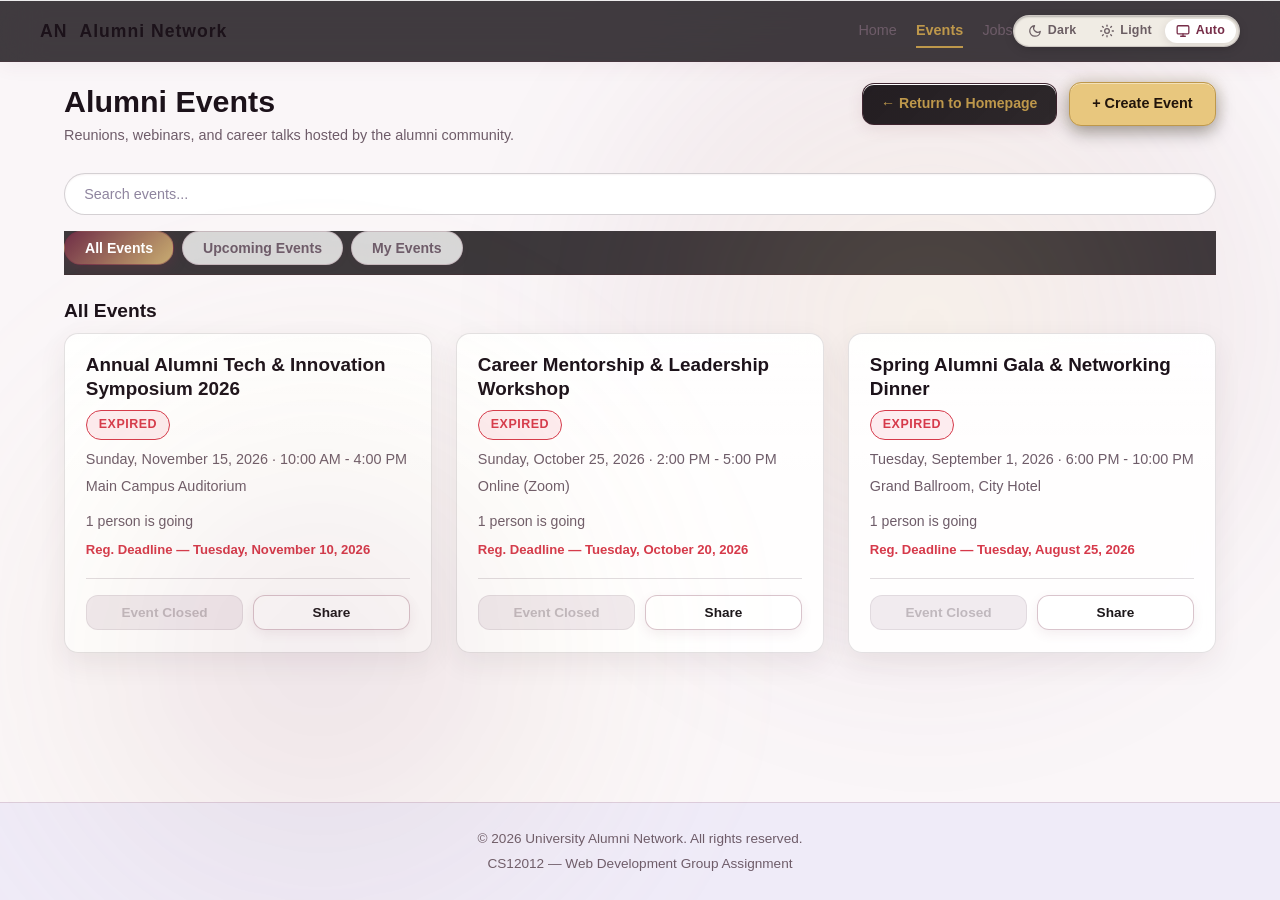
==== commit a8a1251d: "feat(showcase): activate fast cinematic loader and sync v=9.0 cache busters across new-update-theeks" ====
--- a/event.html
+++ b/event.html
@@ -13,10 +13,24 @@
   <link rel="icon" type="image/png" sizes="16x16" href="./assets/favicon-16x16.png">
   <link rel="shortcut icon" href="./favicon.ico">
   <link rel="apple-touch-icon" sizes="180x180" href="./assets/apple-touch-icon.png">
-  <link rel="stylesheet" href="./assets/css/theme.css">
-  <link rel="stylesheet" href="event.css?v=4.1">
+  <link rel="stylesheet" href="./assets/css/theme.css?v=9.0">
+  <link rel="stylesheet" href="event.css?v=9.0">
 </head>
 <body>
+
+  <!-- Cinematic Loading Screen -->
+  <div id="cinematicLoader" class="cinematic-loader loader-hidden" aria-hidden="true">
+    <div class="loader-content">
+      <div class="loader-brand">
+        <span class="loader-badge">AN</span>
+        <span class="loader-title">ALUMNI <span class="loader-gold">NETWORK</span></span>
+      </div>
+      <div class="loader-progress-track">
+        <div class="loader-progress-bar"></div>
+      </div>
+      <p class="loader-status">Connecting Alumni &bull; Preparing Your Experience</p>
+    </div>
+  </div>
 
   <header class="site-header">
     <div class="wrap header-inner">
@@ -75,6 +89,7 @@
   </footer>
 
   <script src="./assets/js/theme.js"></script>
-  <script src="event.js?v=4.1"></script>
+  <script src="./assets/js/main.js?v=9.0"></script>
+  <script src="event.js?v=9.0"></script>
 </body>
 </html>
--- a/assets/css/theme.css
+++ b/assets/css/theme.css
@@ -8,77 +8,155 @@
    1. MASTER THEME TOKENS
    ------------------------------------------------------------ */
 
-/* Default / Dark Theme Identity */
+/* Default / Dark Theme Identity (Royal Burgundy Luxe, Champagne Gold & Liquid Glass) */
 :root,
 [data-theme="dark"] {
     color-scheme: dark;
 
-    /* Backgrounds */
-    --page-bg: #080510;
-    --page-bg-secondary: #10091D;
-    --page-bg-tertiary: #130D20;
-    --bg-color: #080510;
-    --bg-dark: #05030A;
-    --bg-secondary: #10091D;
-
-    /* Surfaces */
-    --surface-bg: #1B1230;
-    --surface-color: #1B1230;
-    --surface-dark: #10091D;
-    --surface-elevated: #241735;
-    --card-bg: rgba(36, 23, 61, 0.52);
-
-    /* Text */
-    --text-primary: #F8F7FC;
-    --text-secondary: #B9B2C9;
-    --text-muted: #8F859F;
-    --text-muted-light: #B9B2C9;
-    --text-color: #F8F7FC;
-    --text-main: #F8F7FC;
+    /* Atmospheric backgrounds */
+    --bg-color: #100810;
+    --bg-dark: #09060B;
+    --bg-secondary: #1A101B;
+
+    /* Layered surfaces */
+    --surface-color: #211721;
+    --surface-dark: #150F17;
+    --surface-elevated: #30202E;
+
+    /* Royal burgundy */
+    --primary-color: #762D48;
+    --primary-dark: #451629;
+    --primary-light: #98415F;
+    --secondary-color: #B65B78;
+
+    /* Champagne gold */
+    --accent-color: #E8C77E;
+    --accent-light: #F5DDA0;
+    --accent-dark: #BE984B;
+
+    /* Creative secondary accents */
+    --rose-accent: #F0A6B8;
+    --violet-accent: #B9A0FF;
+
+    /* Supporting alias mappings */
+    --rose-color: #F0A6B8;
+    --rose-bg: #2A1520;
+    --violet-color: #B9A0FF;
+    --copper-color: #E8A87C;
+    --copper-bg: #2E1B15;
+    --teal-color: #4AAFA8;
+    --teal-light: #82D7D0;
+    --teal-dark: #1E5552;
+    --teal-bg: #142F30;
+
+    /* Typography */
+    --text-color: #F6EDF1;
+    --text-main: #F6EDF1;
     --text-light: #FFFFFF;
-
-    /* Primary & Brand Accents */
-    --accent-purple: #7C3AED;
-    --accent-violet: #9333EA;
-    --accent-color: #7C3AED;
-    --accent-light: #C4B5FD;
-    --accent-dark: #9333EA;
-    --primary-color: #7C3AED;
-    --primary-dark: #5B21B6;
-    --primary-light: #9333EA;
-    --secondary-color: #6D28D9;
-    --pale-highlight: #E9D5FF;
-    --lavender-soft: #C4B5FD;
+    --text-muted: #BBAAB6;
+    --text-muted-light: #D9C9D2;
+    --text-on-gold: #21140B;
+    --text-on-teal: #051A18;
 
     /* Borders */
-    --border-color: rgba(196, 181, 253, 0.16);
-    --border-gold: rgba(196, 181, 253, 0.22);
-    --border-dark: rgba(196, 181, 253, 0.14);
-
-    /* Glass Tokens */
-    --glass-bg: rgba(36, 23, 61, 0.52);
-    --glass-bg-subtle: rgba(23, 14, 42, 0.50);
-    --glass-bg-elevated: rgba(36, 23, 61, 0.65);
-    --glass-border: rgba(196, 181, 253, 0.24);
-    --glass-border-light: rgba(196, 181, 253, 0.38);
-    --glass-shadow: 0 18px 40px rgba(0, 0, 0, 0.55), 0 0 24px rgba(124, 58, 237, 0.12), inset 0 1px 0 rgba(255, 255, 255, 0.15);
-    --glass-hover-shadow: 0 24px 50px rgba(0, 0, 0, 0.75), 0 0 35px rgba(124, 58, 237, 0.30), inset 0 1px 0 rgba(255, 255, 255, 0.25);
-    --card-shadow: 0 16px 36px rgba(0, 0, 0, 0.65);
-    --card-hover-shadow: 0 24px 50px rgba(0, 0, 0, 0.8), 0 0 30px rgba(124, 58, 237, 0.25);
+    --border-color: #45303F;
+    --border-gold: rgba(232, 199, 126, 0.36);
+    --border-teal: rgba(130, 215, 208, 0.35);
+    --border-dark: rgba(255, 255, 255, 0.08);
+
+    /* Status & Alerts */
+    --success-color: #83D6A6;
+    --success-bg: #172A20;
+    --warning-color: #F5DDA0;
+    --warning-bg: #302719;
+    --danger-color: #FF9CA5;
+    --danger-bg: #35191F;
+    --info-color: #A6D8FA;
+    --info-bg: #172733;
+    --disabled-color: #968992;
+    --disabled-bg: #261D25;
+
+    /* UI Measurements & Shadows */
+    --border-radius: 12px;
+    --card-shadow: 0 12px 32px rgba(0, 0, 0, 0.30);
+    --card-hover-shadow: 0 18px 42px rgba(0, 0, 0, 0.42);
+    --gold-glow: 0 0 20px rgba(232, 199, 126, 0.18);
+    --rose-glow: 0 0 20px rgba(240, 166, 184, 0.18);
+    --violet-glow: 0 0 20px rgba(185, 160, 255, 0.16);
+
+    /* Atmospheric ambient background gradients (Royal Burgundy Luxe) */
+    --ambient-burgundy: radial-gradient(ellipse at 15% 0%, rgba(118, 45, 72, 0.28), transparent 55%);
+    --ambient-violet: radial-gradient(ellipse at 88% 85%, rgba(185, 160, 255, 0.08), transparent 45%);
+    --ambient-rose: radial-gradient(ellipse at 80% 12%, rgba(240, 166, 184, 0.08), transparent 40%);
+    --ambient-gold: radial-gradient(ellipse at 50% -10%, rgba(232, 199, 126, 0.08), transparent 45%);
+    --hero-gradient: linear-gradient(145deg, rgba(69, 22, 41, 0.75) 0%, rgba(118, 45, 72, 0.55) 45%, rgba(16, 8, 16, 0.85) 100%);
+    --gold-hairline: linear-gradient(90deg, transparent, rgba(232, 199, 126, 0.6), transparent);
+
+    /* Primary champagne-gold button */
+    --btn-primary-bg: #E8C77E;
+    --btn-primary-hover: #F5DDA0;
+    --btn-primary-text: #21140B;
+
+    /* Secondary burgundy button */
+    --btn-secondary-bg: #762D48;
+    --btn-secondary-hover: #98415F;
+    --btn-secondary-text: #FFFFFF;
+
+    /* Translucent glass button */
+    --btn-glass-bg: rgba(48, 32, 46, 0.72);
+    --btn-glass-hover: rgba(118, 45, 72, 0.72);
+    --btn-glass-text: #F6EDF1;
+    --btn-glass-border: rgba(246, 237, 241, 0.16);
+
+    /* Legacy Mappings & Structural Tokens */
+    --page-bg: var(--bg-color);
+    --page-bg-secondary: var(--bg-secondary);
+    --page-bg-tertiary: var(--surface-elevated);
+    --surface-bg: var(--surface-color);
+    --main-container: var(--surface-color);
+    --card-bg: var(--surface-color);
+    --text-primary: var(--text-color);
+    --text-secondary: var(--text-muted);
+    --near-black: var(--bg-dark);
+    --deep-burgundy: var(--primary-color);
+    --burgundy-surface: var(--surface-color);
+    --gold-main: var(--accent-color);
+    --gold-muted: var(--accent-dark);
+    --gold-highlight: var(--accent-light);
+    --pale-highlight: var(--accent-light);
+    --warm-white: var(--text-color);
+    --purple-glow: var(--gold-glow);
+
+    /* Glass Tokens & Elevation Tiers */
+    --glass-bg: rgba(48, 32, 46, 0.68);
+    --glass-bg-primary: rgba(118, 45, 72, 0.48);
+    --glass-bg-teal: rgba(30, 85, 82, 0.52);
+    --glass-border: rgba(246, 237, 241, 0.13);
+    --glass-border-gold: rgba(232, 199, 126, 0.42);
+    --glass-highlight: rgba(255, 255, 255, 0.08);
+    --glass-blur-sm: blur(12px) saturate(140%);
+    --glass-blur-md: blur(16px) saturate(160%);
+    --glass-blur-lg: blur(24px) saturate(175%);
+    --glass-blur: 16px;
+    --glass-shadow: var(--card-shadow);
+    --glass-hover-shadow: var(--card-hover-shadow);
+    --glass-modal-bg: linear-gradient(155deg, rgba(33, 23, 33, 0.96) 0%, rgba(16, 8, 16, 0.98) 100%);
+    --glass-modal-shadow: 0 28px 75px rgba(0, 0, 0, 0.85), 0 0 45px rgba(232, 199, 126, 0.25), inset 0 1px 0 rgba(255, 255, 255, 0.22);
+    --glass-gleam: linear-gradient(180deg, rgba(255, 255, 255, 0.08) 0%, rgba(232, 199, 126, 0.03) 45%, transparent 100%);
 
     /* Form & Input Tokens */
-    --input-bg: rgba(19, 13, 32, 0.72);
-    --input-text: #F8F7FC;
-    --input-border: rgba(196, 181, 253, 0.20);
-    --input-placeholder: #8F859F;
+    --input-bg: var(--surface-dark);
+    --input-text: var(--text-color);
+    --input-border: var(--border-color);
+    --input-placeholder: var(--text-muted);
 
     /* Theme Switcher Segmented Control */
-    --switcher-bg: rgba(23, 14, 42, 0.75);
-    --switcher-border: rgba(196, 181, 253, 0.24);
-    --switcher-text: #B9B2C9;
-    --switcher-active-bg: linear-gradient(135deg, rgba(124, 58, 237, 0.90) 0%, rgba(147, 51, 234, 0.85) 100%);
-    --switcher-active-text: #FFFFFF;
-    --switcher-active-shadow: 0 2px 10px rgba(124, 58, 237, 0.45), inset 0 1px 0 rgba(255, 255, 255, 0.25);
+    --switcher-bg: var(--surface-dark);
+    --switcher-border: var(--border-gold);
+    --switcher-text: var(--text-muted);
+    --switcher-active-bg: linear-gradient(135deg, var(--primary-color) 0%, var(--surface-color) 100%);
+    --switcher-active-text: var(--accent-light);
+    --switcher-active-shadow: 0 2px 10px rgba(0, 0, 0, 0.5), inset 0 1px 0 rgba(232, 199, 126, 0.35);
 }
 
 /* Polished Coordinated Light Theme */
@@ -86,71 +164,112 @@
     color-scheme: light;
 
     /* Backgrounds */
-    --page-bg: #F7F5FC;
-    --page-bg-secondary: #EFEBF8;
-    --page-bg-tertiary: #E6E0F3;
-    --bg-color: #F7F5FC;
-    --bg-dark: #EFEBF8;
-    --bg-secondary: #EAE5F5;
+    --page-bg: #FAF6F8;
+    --page-bg-secondary: #F2EBF0;
+    --page-bg-tertiary: #E8DEE5;
+    --bg-color: #FAF6F8;
+    --bg-dark: #F2EBF0;
+    --bg-secondary: #E8DEE5;
 
     /* Surfaces */
     --surface-bg: #FFFFFF;
     --surface-color: #FFFFFF;
-    --surface-dark: #F3EFFB;
+    --surface-dark: #F5EEF3;
     --surface-elevated: #FFFFFF;
-    --card-bg: rgba(255, 255, 255, 0.84);
+    --card-bg: rgba(255, 255, 255, 0.92);
 
     /* Text */
-    --text-primary: #211632;
-    --text-secondary: #625773;
-    --text-muted: #625773;
-    --text-muted-light: #4A3E5C;
-    --text-color: #211632;
-    --text-main: #211632;
-    --text-light: #180D29;
-
-    /* Primary & Brand Accents (Preserved Purple Identity) */
-    --accent-purple: #7C3AED;
-    --accent-violet: #9333EA;
-    --accent-color: #7C3AED;
-    --accent-light: #6D28D9;
-    --accent-dark: #5B21B6;
-    --primary-color: #7C3AED;
-    --primary-dark: #5B21B6;
-    --primary-light: #9333EA;
-    --secondary-color: #6D28D9;
-    --pale-highlight: #7C3AED;
-    --lavender-soft: #6D28D9;
+    --text-primary: #1C121A;
+    --text-secondary: #6E5C69;
+    --text-muted: #6E5C69;
+    --text-muted-light: #52424D;
+    --text-color: #1C121A;
+    --text-main: #1C121A;
+    --text-light: #1C121A;
+    --text-on-gold: #21140B;
+    --text-on-teal: #051A18;
+
+    /* Primary & Brand Accents */
+    --accent-color: #BE984B;
+    --accent-light: #E8C77E;
+    --accent-dark: #9A742F;
+    --primary-color: #762D48;
+    --primary-dark: #451629;
+    --primary-light: #98415F;
+    --secondary-color: #B65B78;
+    --pale-highlight: #BE984B;
+    --rose-accent: #C24D6E;
+    --rose-color: #C24D6E;
+    --rose-bg: #FDF0F3;
+    --violet-accent: #785AC4;
+    --violet-color: #785AC4;
+    --copper-color: #A85A2A;
+    --copper-bg: #FAF0E8;
 
     /* Borders */
-    --border-color: rgba(91, 63, 130, 0.16);
-    --border-gold: rgba(124, 58, 237, 0.22);
-    --border-dark: rgba(91, 63, 130, 0.22);
-
-    /* Light Glass Tokens */
-    --glass-bg: rgba(255, 255, 255, 0.82);
-    --glass-bg-subtle: rgba(255, 255, 255, 0.70);
-    --glass-bg-elevated: rgba(255, 255, 255, 0.94);
-    --glass-border: rgba(124, 58, 237, 0.16);
-    --glass-border-light: rgba(124, 58, 237, 0.28);
-    --glass-shadow: 0 12px 32px rgba(91, 63, 130, 0.08), 0 2px 6px rgba(0, 0, 0, 0.04), inset 0 1px 0 rgba(255, 255, 255, 0.90);
-    --glass-hover-shadow: 0 18px 44px rgba(91, 63, 130, 0.14), 0 0 25px rgba(124, 58, 237, 0.15), inset 0 1px 0 rgba(255, 255, 255, 1);
-    --card-shadow: 0 12px 30px rgba(91, 63, 130, 0.08), 0 2px 6px rgba(0, 0, 0, 0.04);
-    --card-hover-shadow: 0 18px 42px rgba(91, 63, 130, 0.14), 0 0 22px rgba(124, 58, 237, 0.16);
+    --border-color: rgba(69, 48, 63, 0.16);
+    --border-gold: rgba(190, 152, 75, 0.35);
+    --border-dark: rgba(69, 48, 63, 0.22);
+
+    /* Status Colors */
+    --success-color: #267B4E;
+    --success-bg: #EAF7EE;
+    --warning-color: #9A742F;
+    --warning-bg: #FDF7E5;
+    --danger-color: #D6394A;
+    --danger-bg: #FDECEF;
+    --info-color: #22709E;
+    --info-bg: #E8F4FA;
+    --disabled-color: #968992;
+    --disabled-bg: #E8DEE5;
+
+    /* Buttons in Light Mode */
+    --btn-primary-bg: #E8C77E;
+    --btn-primary-hover: #F5DDA0;
+    --btn-primary-text: #21140B;
+    --btn-secondary-bg: #762D48;
+    --btn-secondary-hover: #98415F;
+    --btn-secondary-text: #FFFFFF;
+    --btn-glass-bg: rgba(255, 255, 255, 0.88);
+    --btn-glass-hover: rgba(118, 45, 72, 0.12);
+    --btn-glass-text: #1C121A;
+    --btn-glass-border: rgba(69, 48, 63, 0.18);
+
+    /* Light Glass Tokens & Elevation Tiers */
+    --glass-bg: rgba(255, 255, 255, 0.88);
+    --glass-bg-subtle: rgba(255, 255, 255, 0.72);
+    --glass-bg-elevated: rgba(255, 255, 255, 0.96);
+    --glass-border: rgba(59, 43, 54, 0.14);
+    --glass-border-light: rgba(59, 43, 54, 0.22);
+    --glass-border-gold: rgba(180, 147, 69, 0.32);
+    --glass-border-highlight: rgba(255, 255, 255, 0.95);
+    --glass-blur-sm: blur(12px) saturate(160%);
+    --glass-blur-md: blur(18px) saturate(175%);
+    --glass-blur-lg: blur(24px) saturate(190%);
+    --glass-blur: 14px;
+    --glass-shadow: 0 10px 30px rgba(59, 43, 54, 0.08);
+    --glass-hover-shadow: 0 16px 38px rgba(59, 43, 54, 0.14);
+    --card-shadow: 0 10px 28px rgba(59, 43, 54, 0.08);
+    --card-hover-shadow: 0 16px 38px rgba(59, 43, 54, 0.14);
+    --gold-glow: 0 0 16px rgba(180, 147, 69, 0.20);
+    --teal-glow: 0 0 16px rgba(47, 143, 138, 0.18);
+    --glass-modal-bg: rgba(255, 255, 255, 0.96);
+    --glass-modal-shadow: 0 26px 65px rgba(59, 43, 54, 0.18), inset 0 1px 0 rgba(255, 255, 255, 1);
+    --glass-gleam: linear-gradient(180deg, rgba(255, 255, 255, 0.45) 0%, rgba(255, 255, 255, 0.12) 50%, transparent 100%);
 
     /* Form & Input Tokens */
-    --input-bg: rgba(255, 255, 255, 0.92);
-    --input-text: #211632;
-    --input-border: rgba(124, 58, 237, 0.20);
-    --input-placeholder: #8F859F;
+    --input-bg: #FFFFFF;
+    --input-text: #1A1315;
+    --input-border: rgba(59, 43, 54, 0.22);
+    --input-placeholder: #6B5E63;
 
     /* Theme Switcher Segmented Control */
-    --switcher-bg: rgba(239, 235, 248, 0.90);
-    --switcher-border: rgba(124, 58, 237, 0.20);
-    --switcher-text: #625773;
+    --switcher-bg: #F0ECE4;
+    --switcher-border: rgba(59, 43, 54, 0.18);
+    --switcher-text: #6B5E63;
     --switcher-active-bg: #FFFFFF;
-    --switcher-active-text: #7C3AED;
-    --switcher-active-shadow: 0 2px 8px rgba(91, 63, 130, 0.16), 0 0 0 1px rgba(124, 58, 237, 0.14);
+    --switcher-active-text: #762D48;
+    --switcher-active-shadow: 0 2px 8px rgba(59, 43, 54, 0.12);
 }
 
 /* ------------------------------------------------------------
@@ -220,7 +339,7 @@
 }
 
 .theme-option:focus-visible {
-    box-shadow: 0 0 0 2px var(--accent-purple);
+    box-shadow: 0 0 0 2px var(--teal-light);
 }
 
 .theme-option.active,
@@ -275,35 +394,37 @@
 }
 
 [data-theme="light"] body::before {
-    background: radial-gradient(circle, rgba(147, 51, 234, 0.12) 0%, rgba(124, 58, 237, 0.05) 50%, transparent 70%);
+    background: radial-gradient(circle, rgba(232, 199, 126, 0.12) 0%, rgba(118, 45, 72, 0.05) 50%, transparent 70%);
 }
 
 [data-theme="light"] body::after {
-    background: radial-gradient(circle, rgba(124, 58, 237, 0.10) 0%, rgba(147, 51, 234, 0.04) 50%, transparent 75%);
+    background: radial-gradient(circle, rgba(118, 45, 72, 0.10) 0%, rgba(232, 199, 126, 0.04) 50%, transparent 75%);
 }
 
 /* Navigation Bars */
 [data-theme="light"] .navbar,
 [data-theme="light"] .site-header {
-    background-color: rgba(247, 245, 252, 0.82);
+    background-color: rgba(23, 18, 22, 0.82);
     backdrop-filter: blur(20px) saturate(180%);
     -webkit-backdrop-filter: blur(20px) saturate(180%);
     color: var(--text-primary);
-    border-bottom: 1px solid rgba(124, 58, 237, 0.14);
-    box-shadow: 0 4px 20px rgba(91, 63, 130, 0.06), inset 0 1px 0 rgba(255, 255, 255, 0.9);
+    border-bottom: 1px solid rgba(118, 45, 72, 0.14);
+    box-shadow: 0 4px 20px rgba(118, 45, 72, 0.06), inset 0 1px 0 rgba(255, 255, 255, 0.9);
 }
 
 [data-theme="light"] .navbar.scrolled,
 [data-theme="light"] .site-header.scrolled {
     background-color: rgba(255, 255, 255, 0.92);
-    border-bottom-color: rgba(124, 58, 237, 0.22);
-    box-shadow: 0 8px 24px rgba(91, 63, 130, 0.10), inset 0 1px 0 rgba(255, 255, 255, 1);
+    border-bottom-color: rgba(118, 45, 72, 0.22);
+    box-shadow: 0 8px 24px rgba(118, 45, 72, 0.10), inset 0 1px 0 rgba(255, 255, 255, 1);
 }
 
 [data-theme="light"] .logo,
+[data-theme="light"] .logo:hover,
 [data-theme="light"] .navbar-title,
 [data-theme="light"] .brand {
     color: var(--text-primary);
+    text-decoration: none;
 }
 
 [data-theme="light"] .nav-link,
@@ -315,18 +436,18 @@
 [data-theme="light"] .nav-link:hover,
 [data-theme="light"] .site-header nav a:hover,
 [data-theme="light"] nav a:hover {
-    color: var(--accent-purple);
+    color: var(--accent-color);
 }
 
 [data-theme="light"] .nav-link.active,
 [data-theme="light"] .site-header nav a.active-nav,
 [data-theme="light"] nav a.active {
-    color: var(--accent-purple);
+    color: var(--accent-color);
 }
 
 /* Sections on Homepage */
 [data-theme="light"] .section-dark {
-    background: radial-gradient(ellipse at 50% 12%, rgba(124, 58, 237, 0.08) 0%, rgba(239, 235, 248, 0.95) 65%, #F7F5FC 100%);
+    background: radial-gradient(ellipse at 50% 12%, rgba(84, 25, 35, 0.08) 0%, rgba(28, 23, 26, 0.95) 65%, #F7F5FC 100%);
     color: var(--text-primary);
     border-top: 1px solid var(--border-color);
     border-bottom: 1px solid var(--border-color);
@@ -342,7 +463,7 @@
 
 [data-theme="light"] .section-events {
     background: 
-        radial-gradient(ellipse 90% 50% at 50% -5%, rgba(124, 58, 237, 0.08) 0%, transparent 65%),
+        radial-gradient(ellipse 90% 50% at 50% -5%, rgba(84, 25, 35, 0.08) 0%, transparent 65%),
         linear-gradient(180deg, #F7F5FC 0%, #EFEBF8 50%, #F7F5FC 100%);
     border-top: 1px solid var(--border-color);
     border-bottom: 1px solid var(--border-color);
@@ -366,37 +487,73 @@
 }
 
 [data-theme="light"] .section-header::before {
-    background: radial-gradient(ellipse, rgba(147, 51, 234, 0.10) 0%, rgba(124, 58, 237, 0.04) 50%, transparent 75%);
+    background: radial-gradient(ellipse, rgba(232, 199, 126, 0.10) 0%, rgba(118, 45, 72, 0.04) 50%, transparent 75%);
 }
 
 /* Hero Section */
 [data-theme="light"] .hero {
     background:
-        radial-gradient(ellipse at 50% 25%, rgba(124, 58, 237, 0.12) 0%, rgba(247, 245, 252, 0.92) 65%, #F7F5FC 100%),
-        linear-gradient(180deg, rgba(247, 245, 252, 0.85) 0%, rgba(239, 235, 248, 0.95) 75%, #F7F5FC 100%),
+        radial-gradient(ellipse 900px 500px at 50% 0%, rgba(232, 199, 126, 0.22) 0%, transparent 70%),
+        radial-gradient(ellipse 700px 600px at 15% 35%, rgba(152, 65, 95, 0.16) 0%, transparent 60%),
+        radial-gradient(ellipse 650px 550px at 85% 65%, rgba(185, 160, 255, 0.12) 0%, transparent 50%),
+        linear-gradient(180deg, rgba(250, 248, 245, 0.78) 0%, rgba(240, 236, 228, 0.88) 65%, #FAF8F5 100%),
         url("../images/campus-hero.svg") center/cover no-repeat;
-    color: var(--text-primary);
+    background-color: #FAF8F5;
+    color: #2D1B28;
+}
+
+[data-theme="light"] .hero::before {
+    background: radial-gradient(circle at 50% 12%, rgba(232, 199, 126, 0.22) 0%, transparent 65%);
+}
+
+[data-theme="light"] .hero::after {
+    background: linear-gradient(90deg, transparent 0%, rgba(118, 45, 72, 0.35) 50%, transparent 100%);
+    box-shadow: 0 -1px 8px rgba(118, 45, 72, 0.15);
 }
 
 [data-theme="light"] .hero-content {
-    background: rgba(255, 255, 255, 0.88);
-    border: 1px solid rgba(124, 58, 237, 0.20);
-    box-shadow: 0 25px 65px rgba(91, 63, 130, 0.10), 0 0 40px rgba(124, 58, 237, 0.08), inset 0 1px 0 rgba(255, 255, 255, 1);
+    background: rgba(255, 255, 255, 0.92);
+    backdrop-filter: blur(20px) saturate(160%);
+    -webkit-backdrop-filter: blur(20px) saturate(160%);
+    border: 1px solid rgba(118, 45, 72, 0.22);
+    box-shadow: 
+        0 24px 60px rgba(74, 28, 45, 0.12), 
+        0 0 35px rgba(232, 199, 126, 0.18), 
+        inset 0 1px 0 rgba(255, 255, 255, 1);
 }
 
 [data-theme="light"] .hero-title {
-    color: var(--text-primary);
+    color: #2D1B28;
+}
+
+[data-theme="light"] .hero-title .highlight-gold {
+    color: var(--primary-color);
 }
 
 [data-theme="light"] .hero-description {
-    color: var(--text-secondary);
+    color: #5C4A57;
+    text-shadow: none;
 }
 
 [data-theme="light"] .hero-subtitle-tag {
-    background: rgba(124, 58, 237, 0.10);
-    color: var(--accent-purple);
-    border-color: rgba(124, 58, 237, 0.25);
-    box-shadow: 0 4px 16px rgba(124, 58, 237, 0.12);
+    background: rgba(118, 45, 72, 0.08);
+    color: #762D48;
+    border: 1px solid rgba(118, 45, 72, 0.25);
+    box-shadow: 0 4px 16px rgba(118, 45, 72, 0.08);
+}
+
+[data-theme="light"] .hero .btn-outline-light {
+    background: rgba(255, 255, 255, 0.85);
+    border: 1px solid rgba(118, 45, 72, 0.35);
+    color: #762D48;
+    box-shadow: 0 4px 14px rgba(74, 28, 45, 0.08);
+}
+
+[data-theme="light"] .hero .btn-outline-light:hover {
+    background: #762D48;
+    border-color: #762D48;
+    color: #FFFFFF;
+    box-shadow: 0 8px 22px rgba(118, 45, 72, 0.25);
 }
 
 /* Cards (Alumni, Events, Jobs) */
@@ -416,7 +573,7 @@
 [data-theme="light"] .event-card:hover,
 [data-theme="light"] .job-card:hover,
 [data-theme="light"] .alumni-card:hover {
-    border-color: rgba(124, 58, 237, 0.35);
+    border-color: rgba(84, 25, 35, 0.35);
     box-shadow: var(--card-hover-shadow);
 }
 
@@ -431,11 +588,32 @@
 }
 
 [data-theme="light"] .job-hero-company {
-    color: var(--accent-purple);
+    color: var(--accent-color);
+}
+
+[data-theme="light"] .alumni-skill-badge {
+    background: rgba(84, 25, 35, 0.08);
+    color: #1C171A;
+    border-color: rgba(84, 25, 35, 0.2);
+}
+
+[data-theme="light"] .job-detail-hero {
+    background: linear-gradient(
+        140deg,
+        rgba(255, 255, 255, 0.94) 0%,
+        rgba(23, 18, 22, 0.90) 50%,
+        rgba(28, 23, 26, 0.88) 100%
+    );
+    border: 1px solid rgba(118, 45, 72, 0.25);
+    box-shadow:
+        inset 0 1px 0 rgba(255, 255, 255, 1),
+        inset 0 -1px 0 rgba(118, 45, 72, 0.08),
+        0 14px 36px rgba(118, 45, 72, 0.09),
+        0 0 20px rgba(118, 45, 72, 0.08);
 }
 
 [data-theme="light"] .job-detail-card h3 {
-    border-bottom-color: rgba(124, 58, 237, 0.16);
+    border-bottom-color: rgba(118, 45, 72, 0.2);
 }
 
 [data-theme="light"] .company-stat-value,
@@ -444,64 +622,64 @@
 }
 
 [data-theme="light"] .perks-list li {
-    background: rgba(124, 58, 237, 0.08);
-    border-color: rgba(124, 58, 237, 0.18);
+    background: rgba(118, 45, 72, 0.08);
+    border-color: rgba(118, 45, 72, 0.2);
 }
 
 [data-theme="light"] .job-details {
-    background: rgba(247, 245, 252, 0.92);
-    border-color: rgba(124, 58, 237, 0.16);
+    background: rgba(23, 18, 22, 0.92);
+    border-color: rgba(118, 45, 72, 0.2);
     color: var(--text-secondary);
 }
 
 [data-theme="light"] .liquid-glass-heading,
 [data-theme="light"] .section-heading {
-    background: linear-gradient(135deg, rgba(239, 235, 248, 0.92) 0%, rgba(255, 255, 255, 0.98) 100%);
-    border: 1px solid rgba(124, 58, 237, 0.22);
-    color: var(--accent-purple);
-    box-shadow: 0 4px 16px rgba(91, 63, 130, 0.08), inset 0 1px 0 rgba(255, 255, 255, 1);
+    background: linear-gradient(135deg, rgba(28, 23, 26, 0.92) 0%, rgba(255, 255, 255, 0.98) 100%);
+    border: 1px solid rgba(232, 199, 126, 0.25);
+    color: var(--accent-color);
+    box-shadow: 0 4px 16px rgba(118, 45, 72, 0.08), inset 0 1px 0 rgba(255, 255, 255, 1);
 }
 
 [data-theme="light"] .job-logo {
     background: linear-gradient(135deg, #EFEBF8 0%, #E0D7F5 100%);
-    color: var(--accent-purple);
-    box-shadow: 0 2px 6px rgba(91, 63, 130, 0.10);
+    color: var(--accent-color);
+    box-shadow: 0 2px 6px rgba(118, 45, 72, 0.10);
 }
 
 [data-theme="light"] .event-date-badge {
     background: #FFFFFF;
-    border-color: var(--accent-purple);
-    color: var(--accent-purple);
-    box-shadow: 0 2px 8px rgba(91, 63, 130, 0.10);
+    border-color: var(--accent-color);
+    color: var(--accent-color);
+    box-shadow: 0 2px 8px rgba(118, 45, 72, 0.10);
 }
 
 [data-theme="light"] .banner {
-    background: linear-gradient(135deg, #7C3AED 0%, #9333EA 100%);
+    background: linear-gradient(135deg, #1C171A 0%, #762D48 100%);
     color: #FFFFFF;
 }
 
 [data-theme="light"] .remote {
-    background-color: rgba(147, 51, 234, 0.10);
-    color: #7C3AED;
-    border: 1px solid rgba(124, 58, 237, 0.30);
+    background-color: rgba(232, 199, 126, 0.10);
+    color: #762D48;
+    border: 1px solid rgba(118, 45, 72, 0.30);
 }
 
 [data-theme="light"] .parttime {
-    background-color: rgba(124, 58, 237, 0.08);
-    color: #6D28D9;
-    border: 1px solid rgba(124, 58, 237, 0.25);
+    background-color: rgba(84, 25, 35, 0.08);
+    color: #1C171A;
+    border: 1px solid rgba(84, 25, 35, 0.25);
 }
 
 [data-theme="light"] .tabs {
-    background: rgba(239, 235, 248, 0.85);
-    border-color: rgba(124, 58, 237, 0.18);
+    background: rgba(28, 23, 26, 0.85);
+    border-color: rgba(84, 25, 35, 0.2);
 }
 
 [data-theme="light"] .search-bar input,
 [data-theme="light"] .search-bar select {
     background: #FFFFFF;
     color: var(--text-primary);
-    border: 1px solid rgba(124, 58, 237, 0.20);
+    border: 1px solid rgba(84, 25, 35, 0.25);
 }
 
 [data-theme="light"] .event-desc,
@@ -512,12 +690,12 @@
 
 [data-theme="light"] .stat-item {
     background: rgba(255, 255, 255, 0.85);
-    border: 1px solid rgba(124, 58, 237, 0.16);
-    box-shadow: 0 10px 24px rgba(91, 63, 130, 0.06);
+    border: 1px solid rgba(118, 45, 72, 0.16);
+    box-shadow: 0 10px 24px rgba(118, 45, 72, 0.06);
 }
 
 [data-theme="light"] .stat-number {
-    color: var(--accent-purple);
+    color: var(--accent-color);
 }
 
 [data-theme="light"] .stat-label {
@@ -528,23 +706,23 @@
 [data-theme="light"] .tab,
 [data-theme="light"] .tabs .tab {
     background: rgba(255, 255, 255, 0.80);
-    border: 1px solid rgba(124, 58, 237, 0.18);
+    border: 1px solid rgba(118, 45, 72, 0.18);
     color: var(--text-secondary);
-    box-shadow: 0 2px 8px rgba(91, 63, 130, 0.05);
+    box-shadow: 0 2px 8px rgba(118, 45, 72, 0.05);
 }
 
 [data-theme="light"] .tab:hover,
 [data-theme="light"] .tabs .tab:hover {
-    color: var(--accent-purple);
-    border-color: rgba(124, 58, 237, 0.35);
+    color: var(--accent-color);
+    border-color: rgba(118, 45, 72, 0.35);
 }
 
 [data-theme="light"] .tab.active,
 [data-theme="light"] .tabs .tab.active {
-    background: linear-gradient(135deg, rgba(124, 58, 237, 0.90) 0%, rgba(147, 51, 234, 0.82) 100%);
+    background: linear-gradient(135deg, rgba(118, 45, 72, 0.90) 0%, rgba(232, 199, 126, 0.82) 100%);
     color: #FFFFFF;
-    border-color: rgba(124, 58, 237, 0.40);
-    box-shadow: 0 4px 14px rgba(124, 58, 237, 0.30);
+    border-color: rgba(118, 45, 72, 0.40);
+    box-shadow: 0 4px 14px rgba(118, 45, 72, 0.30);
 }
 
 /* Forms & Inputs */
@@ -563,7 +741,7 @@
     background-color: var(--input-bg);
     color: var(--input-text);
     border: 1px solid var(--input-border);
-    box-shadow: inset 0 1px 2px rgba(91, 63, 130, 0.06);
+    box-shadow: inset 0 1px 2px rgba(118, 45, 72, 0.06);
 }
 
 [data-theme="light"] .form-control:focus,
@@ -572,8 +750,8 @@
 [data-theme="light"] textarea:focus,
 [data-theme="light"] select:focus {
     background-color: #FFFFFF;
-    border-color: var(--accent-purple);
-    box-shadow: 0 0 0 3px rgba(124, 58, 237, 0.16);
+    border-color: var(--accent-color);
+    box-shadow: 0 0 0 3px rgba(84, 25, 35, 0.16);
     color: #211632;
 }
 
@@ -587,8 +765,8 @@
 [data-theme="light"] .form-card,
 [data-theme="light"] .job-form-card {
     background: rgba(255, 255, 255, 0.90);
-    border: 1px solid rgba(124, 58, 237, 0.18);
-    box-shadow: 0 20px 50px rgba(91, 63, 130, 0.10);
+    border: 1px solid rgba(118, 45, 72, 0.18);
+    box-shadow: 0 20px 50px rgba(118, 45, 72, 0.10);
     color: var(--text-primary);
 }
 
@@ -602,19 +780,50 @@
 [data-theme="light"] .btn-outline-glass,
 [data-theme="light"] .btn-outline-gold {
     background: rgba(255, 255, 255, 0.75);
-    color: #6D28D9;
-    border: 1px solid rgba(124, 58, 237, 0.28);
-    box-shadow: 0 4px 12px rgba(91, 63, 130, 0.08), inset 0 1px 0 rgba(255, 255, 255, 0.90);
+    color: #1C171A;
+    border: 1px solid rgba(118, 45, 72, 0.28);
+    box-shadow: 0 4px 12px rgba(118, 45, 72, 0.08), inset 0 1px 0 rgba(255, 255, 255, 0.90);
 }
 
 [data-theme="light"] .btn-outline:hover,
 [data-theme="light"] .btn-outline-light:hover,
 [data-theme="light"] .btn-outline-glass:hover,
 [data-theme="light"] .btn-outline-gold:hover {
-    background: linear-gradient(135deg, rgba(124, 58, 237, 0.88), rgba(147, 51, 234, 0.82));
-    border-color: rgba(124, 58, 237, 0.50);
+    background: linear-gradient(135deg, #1C171A, #762D48);
+    border-color: rgba(118, 45, 72, 0.50);
     color: #FFFFFF;
-    box-shadow: 0 8px 24px rgba(124, 58, 237, 0.32);
+    box-shadow: 0 8px 24px rgba(118, 45, 72, 0.35);
+}
+
+/* Return Home & Share Buttons in Light Mode */
+[data-theme="light"] .back,
+[data-theme="light"] .btn-return-home {
+    background: linear-gradient(135deg, rgba(23, 18, 22, 0.95) 0%, rgba(28, 23, 26, 0.92) 100%);
+    border-color: rgba(118, 45, 72, 0.28);
+    color: var(--accent-color);
+    box-shadow: inset 0 1px 0 rgba(255, 255, 255, 1), 0 4px 16px rgba(118, 45, 72, 0.10);
+}
+
+[data-theme="light"] .back:hover,
+[data-theme="light"] .btn-return-home:hover {
+    background: linear-gradient(135deg, rgba(28, 23, 26, 0.98) 0%, rgba(232, 199, 126, 0.92) 100%);
+    border-color: rgba(118, 45, 72, 0.50);
+    color: var(--accent-color);
+    box-shadow: inset 0 1px 0 rgba(255, 255, 255, 1), 0 6px 22px rgba(118, 45, 72, 0.22);
+}
+
+[data-theme="light"] .share-btn {
+    background: linear-gradient(135deg, rgba(23, 18, 22, 0.90) 0%, rgba(28, 23, 26, 0.85) 100%);
+    border-color: rgba(118, 45, 72, 0.22);
+    color: var(--accent-color);
+    box-shadow: inset 0 1px 0 rgba(255, 255, 255, 1), 0 3px 12px rgba(118, 45, 72, 0.08);
+}
+
+[data-theme="light"] .share-btn:hover {
+    background: linear-gradient(135deg, rgba(28, 23, 26, 0.95) 0%, rgba(232, 199, 126, 0.90) 100%);
+    border-color: rgba(118, 45, 72, 0.40);
+    color: var(--accent-color);
+    box-shadow: inset 0 1px 0 rgba(255, 255, 255, 1), 0 6px 20px rgba(118, 45, 72, 0.20);
 }
 
 /* Modals */
@@ -627,30 +836,30 @@
 [data-theme="light"] .modal-box,
 [data-theme="light"] .apply-modal-box {
     background: rgba(255, 255, 255, 0.96);
-    border: 1px solid rgba(124, 58, 237, 0.22);
-    border-top: 4px solid var(--accent-purple);
-    color: var(--text-primary);
-    box-shadow: 0 25px 65px rgba(91, 63, 130, 0.18);
+    border: 1px solid rgba(232, 199, 126, 0.25);
+    border-top: 4px solid var(--accent-color);
+    color: var(--text-primary);
+    box-shadow: 0 25px 65px rgba(118, 45, 72, 0.18);
 }
 
 /* Tables & Admin Views */
 [data-theme="light"] .table-responsive,
 [data-theme="light"] .admin-table-container {
     background-color: #FFFFFF;
-    border: 1px solid rgba(124, 58, 237, 0.16);
-    box-shadow: 0 10px 28px rgba(91, 63, 130, 0.08);
+    border: 1px solid rgba(118, 45, 72, 0.16);
+    box-shadow: 0 10px 28px rgba(118, 45, 72, 0.08);
 }
 
 [data-theme="light"] .admin-table th {
     background-color: #F7F5FC;
     color: var(--text-primary);
-    border-bottom: 2px solid rgba(124, 58, 237, 0.22);
+    border-bottom: 2px solid rgba(118, 45, 72, 0.22);
 }
 
 [data-theme="light"] .admin-table td {
     background-color: #FFFFFF;
     color: var(--text-primary);
-    border-bottom: 1px solid rgba(91, 63, 130, 0.12);
+    border-bottom: 1px solid rgba(118, 45, 72, 0.12);
 }
 
 [data-theme="light"] .admin-table tr:hover td {
@@ -660,9 +869,15 @@
 [data-theme="light"] .admin-stat-card,
 [data-theme="light"] .stat-card {
     background: #FFFFFF;
-    border: 1px solid rgba(124, 58, 237, 0.16);
-    border-left: 4px solid var(--accent-purple);
-    box-shadow: 0 10px 24px rgba(91, 63, 130, 0.08);
+    border: 1px solid rgba(118, 45, 72, 0.16);
+    border-left: 4px solid var(--accent-color);
+    box-shadow: 0 10px 24px rgba(118, 45, 72, 0.08);
+    color: var(--text-primary);
+}
+
+[data-theme="light"] .admin-stat-card:hover {
+    border-color: rgba(118, 45, 72, 0.4);
+    box-shadow: 0 14px 30px rgba(118, 45, 72, 0.16);
     color: var(--text-primary);
 }
 
@@ -679,7 +894,7 @@
 [data-theme="light"] .admin-sidebar {
     background: #FFFFFF;
     color: var(--text-primary);
-    border-right: 1px solid rgba(124, 58, 237, 0.16);
+    border-right: 1px solid rgba(84, 25, 35, 0.16);
 }
 
 [data-theme="light"] .admin-nav-link {
@@ -687,14 +902,14 @@
 }
 
 [data-theme="light"] .admin-nav-link:hover {
-    background-color: rgba(124, 58, 237, 0.08);
-    color: var(--accent-purple);
+    background-color: rgba(84, 25, 35, 0.08);
+    color: var(--accent-color);
 }
 
 [data-theme="light"] .admin-nav-link.active {
-    background-color: rgba(124, 58, 237, 0.12);
-    color: var(--accent-purple);
-    border-left: 3px solid var(--accent-purple);
+    background-color: rgba(84, 25, 35, 0.12);
+    color: var(--accent-color);
+    border-left: 3px solid var(--accent-color);
 }
 
 /* Authentication Pages */
@@ -705,8 +920,8 @@
 
 [data-theme="light"] .auth-card-split {
     background: rgba(255, 255, 255, 0.94);
-    border: 1px solid rgba(124, 58, 237, 0.18);
-    box-shadow: 0 25px 65px rgba(91, 63, 130, 0.14);
+    border: 1px solid rgba(118, 45, 72, 0.18);
+    box-shadow: 0 25px 65px rgba(118, 45, 72, 0.14);
 }
 
 [data-theme="light"] .auth-column-form {
@@ -723,7 +938,7 @@
 
 [data-theme="light"] .auth-column-promo {
     background: linear-gradient(155deg, rgba(243, 239, 252, 0.95) 0%, rgba(232, 225, 247, 0.92) 100%);
-    border-left: 1px solid rgba(124, 58, 237, 0.16);
+    border-left: 1px solid rgba(118, 45, 72, 0.16);
 }
 
 [data-theme="light"] .auth-promo-heading {
@@ -751,10 +966,482 @@
 [data-theme="light"] .footer {
     background: #EFEBF8;
     color: var(--text-secondary);
-    border-top: 1px solid rgba(124, 58, 237, 0.16);
+    border-top: 1px solid rgba(118, 45, 72, 0.16);
 }
 
 [data-theme="light"] .site-footer p,
 [data-theme="light"] .footer p {
     color: var(--text-secondary);
 }
+
+/* ============================================================
+   5. APPLE / macOS-INSPIRED LIQUID GLASS SYSTEM & ELEVATION
+   Cross-Page Architecture • Optical Refraction • Specular Sheen
+   ============================================================ */
+
+/* ── 5.1 Specular Light & Dynamic Glass Keyframes ─────────────── */
+@keyframes liquidGlassSweep {
+    0% {
+        left: -130%;
+        opacity: 0;
+    }
+    30% {
+        opacity: 1;
+    }
+    100% {
+        left: 170%;
+        opacity: 0;
+    }
+}
+
+@keyframes liquidAmbientGlow {
+    0%, 100% {
+        box-shadow:
+            inset 0 1px 0 rgba(255, 255, 255, 0.36),
+            inset 0 -1px 0 rgba(118, 45, 72, 0.32),
+            0 6px 20px rgba(118, 45, 72, 0.25),
+            0 0 20px rgba(118, 45, 72, 0.15);
+        border-color: rgba(232, 199, 126, 0.45);
+    }
+    50% {
+        box-shadow:
+            inset 0 1px 0 rgba(255, 255, 255, 0.50),
+            inset 0 -1px 0 rgba(118, 45, 72, 0.32),
+            0 8px 28px rgba(232, 199, 126, 0.40),
+            0 0 32px rgba(245, 221, 160, 0.28);
+        border-color: rgba(243, 232, 255, 0.70);
+    }
+}
+
+@keyframes returnHomeBeacon {
+    0%, 100% {
+        box-shadow:
+            inset 0 1px 0 rgba(255, 255, 255, 0.28),
+            inset 0 -1px 0 rgba(118, 45, 72, 0.25),
+            0 4px 16px rgba(0, 0, 0, 0.40),
+            0 0 14px rgba(118, 45, 72, 0.15);
+        border-color: rgba(245, 221, 160, 0.38);
+    }
+    50% {
+        box-shadow:
+            inset 0 1px 0 rgba(255, 255, 255, 0.45),
+            inset 0 -1px 0 rgba(118, 45, 72, 0.25),
+            0 6px 22px rgba(118, 45, 72, 0.32),
+            0 0 26px rgba(245, 221, 160, 0.30);
+        border-color: rgba(232, 199, 126, 0.70);
+    }
+}
+
+@keyframes liquidPillSheen {
+    0%, 100% {
+        box-shadow:
+            inset 0 1px 0 rgba(255, 255, 255, 0.25),
+            0 4px 16px rgba(0, 0, 0, 0.35),
+            0 0 16px rgba(118, 45, 72, 0.16);
+    }
+    50% {
+        box-shadow:
+            inset 0 1px 0 rgba(255, 255, 255, 0.40),
+            0 6px 22px rgba(0, 0, 0, 0.45),
+            0 0 24px rgba(232, 199, 126, 0.30);
+    }
+}
+
+/* ── 5.2 System-Wide Liquid Glass Utilities ────────────────────── */
+
+/* Base Liquid Glass Material Container */
+.liquid-glass,
+.glass-surface {
+    background: var(--glass-bg);
+    backdrop-filter: var(--glass-blur-md);
+    -webkit-backdrop-filter: var(--glass-blur-md);
+    border: 1px solid var(--glass-border);
+    border-radius: var(--border-radius);
+    box-shadow: var(--glass-shadow);
+    position: relative;
+    isolation: isolate;
+}
+
+/* Elevated Liquid Glass Card with Signature Apple Specular Top Gleam */
+.liquid-glass-card,
+.card,
+.card-dark,
+.job-card,
+.event-card,
+.alumni-card,
+.job-detail-card {
+    position: relative;
+    isolation: isolate;
+}
+
+.liquid-glass-card::before,
+.card::before,
+.card-dark::before,
+.job-card::before,
+.event-card::before,
+.alumni-card::before,
+.job-detail-card::before {
+    content: '';
+    position: absolute;
+    top: 0;
+    left: 0;
+    right: 0;
+    height: 48%;
+    background: var(--glass-gleam);
+    border-radius: inherit;
+    pointer-events: none !important;
+    z-index: 0;
+    opacity: 0.90;
+    transition: opacity 0.35s ease, height 0.35s ease;
+}
+
+.liquid-glass-card:hover::before,
+.card:hover::before,
+.card-dark:hover::before,
+.job-card:hover::before,
+.event-card:hover::before,
+.alumni-card:hover::before,
+.job-detail-card:hover::before {
+    opacity: 1;
+}
+
+/* Ensure inner content is elevated above optical glass reflections */
+.liquid-glass-card > *,
+.card > *,
+.card-dark > *,
+.job-card > *,
+.event-card > *,
+.alumni-card > *,
+.job-detail-card > * {
+    position: relative;
+    z-index: 1;
+}
+
+/* Tier 3: Floating Overlay Modals with Apple Specular Gleam */
+.modal-card,
+.modal-box,
+.apply-modal-box {
+    position: relative;
+    isolation: isolate;
+}
+
+.modal-card::before,
+.modal-box::before,
+.apply-modal-box::before {
+    content: '';
+    position: absolute;
+    top: 0;
+    left: 0;
+    right: 0;
+    height: 42%;
+    background: var(--glass-gleam);
+    border-radius: inherit;
+    pointer-events: none !important;
+    z-index: 0;
+}
+
+.modal-card > *,
+.modal-box > *,
+.apply-modal-box > * {
+    position: relative;
+    z-index: 1;
+}
+
+/* Liquid Glass Heading (Pill with Apple Specular Highlight) */
+.liquid-glass-heading,
+.section-heading {
+    display: inline-flex;
+    align-items: center;
+    gap: 0.65rem;
+    padding: 0.48rem 1.25rem;
+    background: linear-gradient(
+        135deg,
+        rgba(49, 30, 72, 0.62) 0%,
+        rgba(27, 18, 48, 0.78) 100%
+    );
+    border: 1px solid rgba(232, 203, 131, 0.28);
+    border-radius: 9999px;
+    backdrop-filter: blur(16px) saturate(165%);
+    -webkit-backdrop-filter: blur(16px) saturate(165%);
+    box-shadow:
+        inset 0 1px 0 rgba(255, 255, 255, 0.25),
+        0 4px 18px rgba(0, 0, 0, 0.38),
+        0 0 18px rgba(84, 25, 35, 0.18);
+    color: #FFFFFF;
+    font-size: 1.05rem;
+    font-weight: 700;
+    letter-spacing: 0.3px;
+    position: relative;
+    isolation: isolate;
+    overflow: hidden;
+    transition: border-color 0.3s ease, box-shadow 0.3s ease, transform 0.25s ease;
+}
+
+.liquid-glass-heading::before,
+.section-heading::before {
+    content: '';
+    position: absolute;
+    top: 0;
+    left: 0;
+    right: 0;
+    height: 50%;
+    background: linear-gradient(180deg, rgba(255, 255, 255, 0.15) 0%, transparent 100%);
+    border-radius: inherit;
+    pointer-events: none !important;
+}
+
+.liquid-glass-heading:hover,
+.section-heading:hover {
+    border-color: rgba(232, 199, 126, 0.50);
+    box-shadow:
+        inset 0 1px 0 rgba(255, 255, 255, 0.40),
+        0 6px 24px rgba(0, 0, 0, 0.45),
+        0 0 28px rgba(232, 199, 126, 0.32);
+    transform: translateY(-1px);
+}
+
+[data-theme="light"] .liquid-glass-heading,
+[data-theme="light"] .section-heading {
+    background: linear-gradient(135deg, rgba(23, 18, 22, 0.94) 0%, rgba(255, 255, 255, 0.98) 100%);
+    border: 1px solid rgba(118, 45, 72, 0.24);
+    box-shadow:
+        inset 0 1px 0 rgba(255, 255, 255, 1),
+        0 4px 18px rgba(118, 45, 72, 0.09),
+        0 0 18px rgba(118, 45, 72, 0.10);
+    color: var(--accent-color);
+}
+
+[data-theme="light"] .liquid-glass-heading::before,
+[data-theme="light"] .section-heading::before {
+    background: linear-gradient(180deg, rgba(255, 255, 255, 0.65) 0%, transparent 100%);
+}
+
+/* ── 5.3 System-Wide Glass Button Improvements ─────────────────── */
+.btn-liquid,
+.btn {
+    backdrop-filter: blur(18px) saturate(160%);
+    -webkit-backdrop-filter: blur(18px) saturate(160%);
+    position: relative;
+    isolation: isolate;
+    overflow: hidden;
+    transition: transform 260ms cubic-bezier(0.2, 0.8, 0.2, 1), 
+                box-shadow 260ms ease, 
+                background 260ms ease, 
+                border-color 260ms ease, 
+                color 260ms ease;
+}
+
+.btn-liquid:hover,
+.btn:hover {
+    transform: translateY(-2px);
+}
+
+.btn-liquid:active,
+.btn:active {
+    transform: translateY(1px) scale(0.985);
+}
+
+.btn-liquid:focus-visible,
+.btn:focus-visible {
+    outline: 2px solid var(--accent-color, #E8C77E);
+    outline-offset: 3px;
+}
+
+.btn::after,
+.btn-liquid::after {
+    content: '';
+    position: absolute;
+    top: 0;
+    left: -130%;
+    width: 65%;
+    height: 100%;
+    background: linear-gradient(
+        105deg,
+        transparent 0%,
+        rgba(255, 255, 255, 0.05) 25%,
+        rgba(255, 255, 255, 0.40) 50%,
+        rgba(232, 199, 126, 0.28) 65%,
+        transparent 100%
+    );
+    transform: skewX(-20deg);
+    pointer-events: none !important;
+    z-index: 2;
+    opacity: 0;
+    transition: opacity 0.3s ease;
+}
+
+.btn:hover::after,
+.btn-liquid:hover::after {
+    opacity: 1;
+    animation: liquidGlassSweep 0.85s cubic-bezier(0.2, 0.8, 0.2, 1) forwards;
+}
+
+/* ── 5.4 System-Wide Reduced Motion Safeguard ──────────────────── */
+@media (prefers-reduced-motion: reduce) {
+    .btn,
+    .btn-liquid,
+    .btn:hover,
+    .card,
+    .card:hover,
+    .job-card,
+    .job-card:hover,
+    .event-card,
+    .event-card:hover,
+    .stat-item,
+    .stat-item:hover,
+    .liquid-glass-heading,
+    .section-heading {
+        transform: none !important;
+        animation: none !important;
+        transition: none !important;
+    }
+
+    .btn::after,
+    .btn-liquid::after {
+        display: none !important;
+    }
+}
+
+/* ── 5.5 Global Cinematic Loader System ────────────────────────── */
+.cinematic-loader {
+    position: fixed;
+    inset: 0;
+    z-index: 999999;
+    background: radial-gradient(ellipse at 50% 45%, #1C171A 0%, #100D10 65%, #0A080A 100%);
+    display: flex;
+    align-items: center;
+    justify-content: center;
+    opacity: 1;
+    visibility: visible;
+    transition: opacity 0.25s cubic-bezier(0.16, 1, 0.3, 1), visibility 0.25s ease;
+    pointer-events: auto;
+}
+
+.cinematic-loader.loader-hidden {
+    opacity: 0;
+    visibility: hidden;
+    pointer-events: none;
+}
+
+.loader-content {
+    text-align: center;
+    max-width: 460px;
+    padding: 2.5rem;
+    position: relative;
+}
+
+.loader-content::before {
+    content: '';
+    position: absolute;
+    top: 40%;
+    left: 50%;
+    transform: translate(-50%, -50%);
+    width: 260px;
+    height: 150px;
+    background: radial-gradient(ellipse, rgba(232, 199, 126, 0.28) 0%, rgba(118, 45, 72, 0.25) 50%, transparent 75%);
+    pointer-events: none;
+    animation: loaderGlowPulse 2.2s ease-in-out infinite;
+    z-index: 0;
+}
+
+@keyframes loaderGlowPulse {
+    0%, 100% { opacity: 0.5; transform: translate(-50%, -50%) scale(0.96); }
+    50% { opacity: 0.95; transform: translate(-50%, -50%) scale(1.06); }
+}
+
+.loader-brand {
+    display: inline-flex;
+    align-items: center;
+    gap: 0.9rem;
+    margin-bottom: 1.6rem;
+    position: relative;
+    z-index: 1;
+    animation: loaderFadeInUp 0.45s cubic-bezier(0.16, 1, 0.3, 1) 0.08s both;
+}
+
+.loader-badge {
+    background: linear-gradient(135deg, var(--accent-color), var(--accent-light)); color: var(--bg-dark);
+    color: #FFFFFF;
+    font-weight: 900;
+    padding: 7px 14px;
+    border-radius: 6px;
+    font-size: 1.2rem;
+    letter-spacing: 1px;
+    box-shadow: 0 0 25px rgba(232, 199, 126, 0.4);
+}
+
+.loader-title {
+    font-size: 1.55rem;
+    font-weight: 800;
+    letter-spacing: 2.5px;
+    color: #F8F7FC;
+    text-transform: uppercase;
+    text-shadow: 0 2px 15px rgba(0, 0, 0, 0.8);
+}
+
+.loader-gold {
+    color: var(--accent-color, #E8C77E);
+}
+
+.loader-progress-track {
+    width: 240px;
+    height: 3px;
+    background: rgba(232, 199, 126, 0.16);
+    border-radius: 3px;
+    margin: 0 auto 1.2rem;
+    overflow: hidden;
+    position: relative;
+    z-index: 1;
+}
+
+.loader-progress-bar {
+    height: 100%;
+    width: 0%;
+    background: linear-gradient(90deg, #BE984B, #E8C77E, #F5DDA0, #E8C77E);
+    border-radius: 3px;
+    box-shadow: 0 0 14px rgba(232, 199, 126, 0.7);
+    animation: loaderProgressExpand 0.45s cubic-bezier(0.25, 1, 0.5, 1) 0.05s forwards;
+}
+
+@keyframes loaderProgressExpand {
+    0% { width: 0%; }
+    100% { width: 100%; }
+}
+
+.loader-status {
+    font-size: 0.84rem;
+    color: var(--accent-light, #F5DDA0);
+    letter-spacing: 1.8px;
+    text-transform: uppercase;
+    font-weight: 600;
+    opacity: 0.9;
+    position: relative;
+    z-index: 1;
+    animation: loaderMessageFade 0.4s cubic-bezier(0.16, 1, 0.3, 1) 0.25s both;
+}
+
+@keyframes loaderFadeInUp {
+    from { opacity: 0; transform: translateY(14px); }
+    to { opacity: 1; transform: translateY(0); }
+}
+
+@keyframes loaderMessageFade {
+    from { opacity: 0; transform: translateY(8px); }
+    to { opacity: 0.95; transform: translateY(0); }
+}
+
+/* Light Theme overrides for loader */
+[data-theme="light"] .cinematic-loader {
+    background: radial-gradient(ellipse at 50% 45%, #FFFFFF 0%, #FAF6EE 60%, #F4EEE7 100%);
+}
+[data-theme="light"] .loader-title {
+    color: #1F1635;
+    text-shadow: none;
+}
+[data-theme="light"] .loader-status {
+    color: #1C171A;
+}
+[data-theme="light"] .loader-progress-track {
+    background: rgba(232, 199, 126, 0.2);
+}
+
--- a/event.css
+++ b/event.css
@@ -1,387 +1,291 @@
-/* ============================================================
-   EVENT.CSS — KDU ALUMNI NETWORK
-   Uses the shared KDU design system:
-   Midnight Purple (#080510) + Electric Violet (#9333EA) + Soft Lavender (#C4B5FD)
+/* ============================================================
+   EVENT.CSS — KDU ALUMNI NETWORK
+   Royal Burgundy Luxe • Champagne Gold • Liquid Glass UI
    ============================================================ */
 
-@import "./assets/css/theme.css";
-
-/* ------------------------------------------------------------
-   1. CSS CUSTOM PROPERTIES (mirrors common style guide)
-   ------------------------------------------------------------ */
-:root,
-[data-theme="dark"] {
-  --primary-color:    #10091D;
-  --primary-dark:     #080510;
-  --primary-light:    #311E48;
-
-  --accent-color:     #7C3AED;
-  --accent-light:     #C4B5FD;
-  --accent-dark:      #9333EA;
-
-  --bg-color:         #080510;
-  --surface-color:    #10091D;
-  --surface-elevated: #241735;
-
-  --text-color:       #F8F7FC;
-  --text-light:       #F8F7FC;
-  --text-muted:       #B9B2C9;
-  --text-muted-light: #B9B2C9;
-
-  --border-color:     rgba(196, 181, 253, 0.16);
-  --border-gold:      rgba(196, 181, 253, 0.22);
-  --border-dark:      rgba(196, 181, 253, 0.14);
-
-  --danger-color:     #EF4444;
-  --danger-bg:        rgba(239, 68, 68, 0.15);
-  --success-color:    #10B981;
-  --success-bg:       rgba(16, 185, 129, 0.15);
-  --warning-color:    #C4B5FD;
-  --warning-bg:       rgba(245, 158, 11, 0.15);
-
-  --disabled-color:   #8F859F;
-  --disabled-bg:      #130D20;
-
-  --border-radius:    8px;
-
-  /* Glassmorphism Design Tokens */
-  --glass-bg:               linear-gradient(135deg, rgba(124, 58, 237, 0.16) 0%, rgba(20, 11, 38, 0.58) 100%);
-  --glass-bg-subtle:        linear-gradient(135deg, rgba(124, 58, 237, 0.10) 0%, rgba(16, 9, 29, 0.52) 100%);
-  --glass-bg-elevated:      linear-gradient(135deg, rgba(147, 51, 234, 0.22) 0%, rgba(27, 15, 50, 0.70) 100%);
-  --glass-border:           rgba(196, 181, 253, 0.26);
-  --glass-blur:             16px;
-  --glass-shadow:           0 16px 36px rgba(0, 0, 0, 0.55), 0 0 24px rgba(124, 58, 237, 0.18), inset 0 1px 0 rgba(255, 255, 255, 0.20);
-  --glass-hover-shadow:     0 22px 48px rgba(0, 0, 0, 0.72), 0 0 35px rgba(147, 51, 234, 0.32), inset 0 1px 0 rgba(255, 255, 255, 0.28);
-
-  /* Legacy aliases kept for backward-compat with any JS that reads CSS vars */
-  --navy: #10091D;
-  --gold:  #7C3AED;
-  --paper: #080510;
-  --line:  rgba(196, 181, 253, 0.16);
-  --text:  #F8F7FC;
-  --soft:  #B9B2C9;
-  --red:   #EF4444;
-}
-
-[data-theme="light"] {
-  --primary-color:    #F7F5FC;
-  --primary-dark:     #EFEBF8;
-  --primary-light:    #E0D7F5;
-
-  --accent-color:     #7C3AED;
-  --accent-light:     #6D28D9;
-  --accent-dark:      #5B21B6;
-
-  --bg-color:         #F7F5FC;
-  --surface-color:    #FFFFFF;
-  --surface-elevated: #F9F7FD;
-
-  --text-color:       #211632;
-  --text-light:       #180D29;
-  --text-muted:       #625773;
-  --text-muted-light: #4A3E5C;
-
-  --border-color:     rgba(91, 63, 130, 0.16);
-  --border-gold:      rgba(124, 58, 237, 0.22);
-  --border-dark:      rgba(91, 63, 130, 0.22);
-
-  --danger-color:     #EF4444;
-  --danger-bg:        rgba(239, 68, 68, 0.12);
-  --success-color:    #059669;
-  --success-bg:       rgba(5, 150, 105, 0.12);
-  --warning-color:    #D97706;
-  --warning-bg:       rgba(217, 119, 6, 0.12);
-
-  --disabled-color:   #8F859F;
-  --disabled-bg:      #EAE5F5;
-
-  --border-radius:    8px;
-
-  /* Glassmorphism Design Tokens */
-  --glass-bg:               rgba(255, 255, 255, 0.85);
-  --glass-bg-subtle:        rgba(255, 255, 255, 0.70);
-  --glass-bg-elevated:      rgba(255, 255, 255, 0.95);
-  --glass-border:           rgba(124, 58, 237, 0.18);
-  --glass-blur:             16px;
-  --glass-shadow:           0 14px 34px rgba(91, 63, 130, 0.08), 0 2px 6px rgba(0, 0, 0, 0.04), inset 0 1px 0 rgba(255, 255, 255, 0.90);
-  --glass-hover-shadow:     0 20px 44px rgba(91, 63, 130, 0.14), 0 0 25px rgba(124, 58, 237, 0.16), inset 0 1px 0 rgba(255, 255, 255, 1);
-
-  /* Legacy aliases */
-  --navy:  #F7F5FC;
-  --gold:  #7C3AED;
-  --paper: #F7F5FC;
-  --line:  rgba(91, 63, 130, 0.16);
-  --text:  #211632;
-  --soft:  #625773;
-  --red:   #EF4444;
-}
-
-/* ------------------------------------------------------------
-   2. GLOBAL RESET & BASE
-   ------------------------------------------------------------ */
-*, *::before, *::after {
-  box-sizing: border-box;
-  margin: 0;
-  padding: 0;
-}
-
-html {
-  scroll-behavior: smooth;
-}
-
-@media (prefers-reduced-motion: reduce) {
-  html {
-    scroll-behavior: auto;
-  }
-}
-
-body {
-  background-color: var(--bg-color);
-  color: var(--text-color);
-  font-family: 'Segoe UI', Arial, Helvetica, sans-serif;
-  line-height: 1.6;
-  min-height: 100vh;
-  display: flex;
-  flex-direction: column;
-  overflow-x: hidden;
-  position: relative;
-}
-
-/* Atmospheric Layered Radial Glows for Full-Site Glass Refraction */
-body::before {
-  content: '';
-  position: fixed;
-  top: -10%;
-  right: -5%;
-  width: 65vw;
-  height: 65vw;
-  max-width: 900px;
-  max-height: 900px;
-  background: radial-gradient(circle, rgba(147, 51, 234, 0.30) 0%, rgba(124, 58, 237, 0.14) 45%, transparent 70%);
-  pointer-events: none;
-  z-index: 0;
-  filter: blur(60px);
-}
-
-body::after {
-  content: '';
-  position: fixed;
-  bottom: -15%;
-  left: -5%;
-  width: 60vw;
-  height: 60vw;
-  max-width: 850px;
-  max-height: 850px;
-  background: radial-gradient(circle, rgba(124, 58, 237, 0.26) 0%, rgba(147, 51, 234, 0.12) 50%, transparent 75%);
-  pointer-events: none;
-  z-index: 0;
-  filter: blur(65px);
-}
-
-main {
-  flex: 1;
-}
-
-h1, h2, h3 {
-  color: var(--text-light);
-  line-height: 1.25;
-}
-
-h1 { font-size: 1.9rem; font-weight: 800; margin: 0 0 4px; }
-h2 { font-size: 1.2rem; font-weight: 700; margin: 1rem 0 0.6rem; }
-h3 { font-size: 1.05rem; font-weight: 700; margin: 0 0 6px; }
-
-p { margin: 2px 0; }
-
-a {
-  color: var(--primary-light);
-  text-decoration: none;
-  transition: color 0.25s ease;
-}
-a:hover { color: var(--accent-color); }
-
-img { max-width: 100%; display: block; }
-
-/* Custom Scrollbar */
-::-webkit-scrollbar { width: 10px; }
-::-webkit-scrollbar-track { background: var(--primary-dark); }
-::-webkit-scrollbar-thumb { background: var(--accent-color); border-radius: 5px; }
-::-webkit-scrollbar-thumb:hover { background: var(--accent-light); }
-
-/* ------------------------------------------------------------
-   3. LAYOUT UTILITIES
-   ------------------------------------------------------------ */
-.wrap {
-  width: 100%;
-  max-width: 1200px;
-  margin: 0 auto;
-  padding: 0 1.5rem;
-}
-
-.narrow { max-width: 820px; }
-
-.muted {
-  color: var(--text-muted);
-  font-size: 0.9rem;
-}
-
-.grid {
-  display: grid;
-  grid-template-columns: repeat(3, minmax(0, 1fr));
-  gap: 1.5rem;
-}
-
-/* ------------------------------------------------------------
-   4. HEADER / NAVBAR
-   ------------------------------------------------------------ */
-.site-header {
-  background-color: rgba(19, 13, 32, 0.58);
-  backdrop-filter: blur(20px) saturate(180%);
-  -webkit-backdrop-filter: blur(20px) saturate(180%);
-  color: var(--text-light);
-  position: sticky;
-  top: 0;
-  z-index: 1000;
-  border-bottom: 1px solid var(--glass-border);
-  box-shadow: 0 10px 30px rgba(0, 0, 0, 0.45), inset 0 1px 0 rgba(255, 255, 255, 0.10);
-  transition: background-color 0.3s ease, box-shadow 0.3s ease;
-}
-
-.site-header.scrolled {
-  background-color: rgba(16, 9, 29, 0.78);
-  backdrop-filter: blur(24px) saturate(190%);
-  -webkit-backdrop-filter: blur(24px) saturate(190%);
-  box-shadow: 0 12px 35px rgba(0, 0, 0, 0.70), 0 0 24px rgba(124, 58, 237, 0.20), inset 0 1px 0 rgba(255, 255, 255, 0.14);
-}
-
-.header-inner {
-  display: flex;
-  justify-content: space-between;
-  align-items: center;
-  padding: 0.85rem 0;
-}
-
-.brand {
-  display: flex;
-  align-items: center;
-  gap: 0.75rem;
-  color: var(--text-light);
-  font-size: 1.1rem;
-  font-weight: 800;
-  letter-spacing: 1px;
-  text-decoration: none;
-}
-
-.logo {
-  background-color: var(--accent-color);
-  color: var(--primary-dark);
-  font-weight: 900;
-  padding: 4px 9px;
-  border-radius: 4px;
-  font-size: 0.9rem;
-  box-shadow: 0 2px 8px rgba(196, 181, 253, 0.22);
-}
-
-.site-header nav {
-  display: flex;
-  align-items: center;
-}
-
-.site-header nav a {
-  color: rgba(248, 244, 234, 0.8);
-  font-size: 0.9rem;
-  font-weight: 500;
-  padding: 0.35rem 0;
-  margin-left: 1.2rem;
-  position: relative;
-  transition: color 0.25s ease;
-  text-decoration: none;
-}
-
-.site-header nav a::after {
-  content: '';
-  position: absolute;
-  bottom: 0; left: 0;
-  width: 0%; height: 2px;
-  background-color: var(--accent-color);
-  transition: width 0.3s ease;
-}
-
-.site-header nav a:hover { color: var(--accent-light); }
-.site-header nav a:hover::after,
-.site-header nav a.active-nav::after { width: 100%; }
-
-.site-header nav a.active-nav {
-  color: var(--accent-color);
-  font-weight: 700;
-}
-
-/* ------------------------------------------------------------
-   5. ADMIN STATS CARDS
-   ------------------------------------------------------------ */
-.admin-stats {
-  display: grid;
-  grid-template-columns: repeat(auto-fit, minmax(200px, 1fr));
-  gap: 1rem;
-  margin: 1rem 0;
-}
-
-.stat-card {
-  background: var(--glass-bg);
-  backdrop-filter: blur(14px);
-  -webkit-backdrop-filter: blur(14px);
-  border: 1px solid var(--glass-border);
-  border-left: 4px solid var(--accent-color);
-  border-radius: var(--border-radius);
-  padding: 1.1rem 1.4rem;
-  display: flex;
-  flex-direction: column;
-  gap: 4px;
-  box-shadow: var(--glass-shadow);
-  transition: transform 0.25s ease, box-shadow 0.25s ease, border-color 0.25s ease;
-}
-
-.stat-card:hover {
-  transform: translateY(-4px);
-  box-shadow: var(--glass-hover-shadow);
-  border-color: rgba(196, 181, 253, 0.35);
-}
-
-.stat-num {
-  font-size: 1.8rem;
-  font-weight: 800;
-  color: var(--accent-light);
-  line-height: 1.1;
-}
-
-.stat-label {
-  font-size: 0.8rem;
-  font-weight: 700;
-  color: var(--text-muted);
-  text-transform: uppercase;
-  letter-spacing: 1px;
-}
-
-/* ------------------------------------------------------------
-   6. FOOTER
-   ------------------------------------------------------------ */
-.site-footer {
-  background: linear-gradient(135deg, rgba(8, 5, 16, 0.85), rgba(16, 9, 29, 0.90));
-  backdrop-filter: blur(14px);
-  -webkit-backdrop-filter: blur(14px);
-  color: var(--text-muted-light);
-  text-align: center;
-  font-size: 0.85rem;
-  padding: 1.4rem 1rem;
-  border-top: 1px solid var(--glass-border);
-  margin-top: auto;
-}
-
-.site-footer p {
-  margin: 3px 0;
-  color: var(--text-muted-light);
-}
-
+@import "./theme.css";
+
+/* ------------------------------------------------------------
+   1. CSS CUSTOM PROPERTIES (Inherited from theme.css)
+   ------------------------------------------------------------ */
+:root {
+  /* Inherits master Royal Burgundy Luxe & Champagne Gold tokens from theme.css */
+  --navy: var(--surface-color);
+  --gold: var(--accent-color);
+  --paper: var(--bg-color);
+  --line: var(--border-gold);
+  --text: var(--text-color);
+  --soft: var(--text-muted);
+  --red: var(--danger-color);
+}
+
+/* ------------------------------------------------------------
+   2. GLOBAL RESET & BASE
+   ------------------------------------------------------------ */
+*, *::before, *::after {
+  box-sizing: border-box;
+  margin: 0;
+  padding: 0;
+}
+
+html {
+  scroll-behavior: smooth;
+}
+
+@media (prefers-reduced-motion: reduce) {
+  html {
+    scroll-behavior: auto;
+  }
+}
+
+body {
+  background-color: var(--bg-color);
+  color: var(--text-color);
+  font-family: 'Segoe UI', Arial, Helvetica, sans-serif;
+  line-height: 1.6;
+  min-height: 100vh;
+  display: flex;
+  flex-direction: column;
+  overflow-x: hidden;
+  position: relative;
+}
+
+/* Atmospheric Layered Radial Glows for Full-Site Glass Refraction */
+body::before {
+  content: '';
+  position: fixed;
+  top: -10%;
+  right: -5%;
+  width: 65vw;
+  height: 65vw;
+  max-width: 900px;
+  max-height: 900px;
+  background: radial-gradient(circle, rgba(201, 123, 74, 0.18) 0%, rgba(118, 45, 72, 0.12) 45%, transparent 70%);
+  pointer-events: none;
+  z-index: 0;
+  filter: blur(60px);
+}
+
+body::after {
+  content: '';
+  position: fixed;
+  bottom: -15%;
+  left: -5%;
+  width: 60vw;
+  height: 60vw;
+  max-width: 850px;
+  max-height: 850px;
+  background: radial-gradient(circle, rgba(118, 45, 72, 0.35) 0%, rgba(21, 15, 23, 0.6) 50%, transparent 75%);
+  pointer-events: none;
+  z-index: 0;
+  filter: blur(65px);
+}
+
+main {
+  flex: 1;
+}
+
+h1, h2, h3 {
+  color: var(--text-light);
+  line-height: 1.25;
+}
+
+h1 { font-size: 1.9rem; font-weight: 800; margin: 0 0 4px; }
+h2 { font-size: 1.2rem; font-weight: 700; margin: 1rem 0 0.6rem; }
+h3 { font-size: 1.05rem; font-weight: 700; margin: 0 0 6px; }
+
+p { margin: 2px 0; }
+
+a {
+  color: var(--primary-light);
+  text-decoration: none;
+  transition: color 0.25s ease;
+}
+a:hover { color: var(--accent-color); }
+
+img { max-width: 100%; display: block; }
+
+/* Custom Scrollbar */
+::-webkit-scrollbar { width: 10px; }
+::-webkit-scrollbar-track { background: var(--primary-dark); }
+::-webkit-scrollbar-thumb { background: var(--accent-color); border-radius: 5px; }
+::-webkit-scrollbar-thumb:hover { background: var(--accent-light); }
+
+/* ------------------------------------------------------------
+   3. LAYOUT UTILITIES
+   ------------------------------------------------------------ */
+.wrap {
+  width: 100%;
+  max-width: 1200px;
+  margin: 0 auto;
+  padding: 0 1.5rem;
+}
+
+.narrow { max-width: 820px; }
+
+.muted {
+  color: var(--text-muted);
+  font-size: 0.9rem;
+}
+
+.grid {
+  display: grid;
+  grid-template-columns: repeat(3, minmax(0, 1fr));
+  gap: 1.5rem;
+}
+
+/* ------------------------------------------------------------
+   4. HEADER / NAVBAR
+   ------------------------------------------------------------ */
+.site-header {
+  background-color: rgba(19, 13, 32, 0.58);
+  backdrop-filter: blur(20px) saturate(180%);
+  -webkit-backdrop-filter: blur(20px) saturate(180%);
+  color: var(--text-light);
+  position: sticky;
+  top: 0;
+  z-index: 1000;
+  border-bottom: 1px solid var(--glass-border);
+  box-shadow: 0 10px 30px rgba(0, 0, 0, 0.45), inset 0 1px 0 rgba(255, 255, 255, 0.10);
+  transition: background-color 0.3s ease, box-shadow 0.3s ease;
+}
+
+.site-header.scrolled {
+  background-color: rgba(16, 9, 29, 0.78);
+  backdrop-filter: blur(24px) saturate(190%);
+  -webkit-backdrop-filter: blur(24px) saturate(190%);
+  box-shadow: 0 12px 35px rgba(0, 0, 0, 0.70), 0 0 24px rgba(232, 199, 126, 0.15), inset 0 1px 0 rgba(255, 255, 255, 0.14);
+}
+
+.header-inner {
+  display: flex;
+  justify-content: space-between;
+  align-items: center;
+  padding: 0.85rem 0;
+}
+
+.brand {
+  display: flex;
+  align-items: center;
+  gap: 0.75rem;
+  color: var(--text-light);
+  font-size: 1.1rem;
+  font-weight: 800;
+  letter-spacing: 1px;
+  text-decoration: none;
+}
+
+.logo-box,
+.logo-badge {
+  background-color: var(--accent-color);
+  color: var(--primary-dark);
+  font-weight: 900;
+  padding: 4px 9px;
+  border-radius: 4px;
+  font-size: 0.9rem;
+  box-shadow: 0 2px 8px rgba(232, 199, 126, 0.25);
+}
+
+.site-header nav {
+  display: flex;
+  align-items: center;
+}
+
+.site-header nav a {
+  color: rgba(248, 244, 234, 0.8);
+  font-size: 0.9rem;
+  font-weight: 500;
+  padding: 0.35rem 0;
+  margin-left: 1.2rem;
+  position: relative;
+  transition: color 0.25s ease;
+  text-decoration: none;
+}
+
+.site-header nav a::after {
+  content: '';
+  position: absolute;
+  bottom: 0; left: 0;
+  width: 0%; height: 2px;
+  background-color: var(--accent-color);
+  transition: width 0.3s ease;
+}
+
+.site-header nav a:hover { color: var(--accent-light); }
+.site-header nav a:hover::after,
+.site-header nav a.active-nav::after { width: 100%; }
+
+.site-header nav a.active-nav {
+  color: var(--accent-color);
+  font-weight: 700;
+}
+
+/* ------------------------------------------------------------
+   5. ADMIN STATS CARDS
+   ------------------------------------------------------------ */
+.admin-stats {
+  display: grid;
+  grid-template-columns: repeat(auto-fit, minmax(200px, 1fr));
+  gap: 1rem;
+  margin: 1rem 0;
+}
+
+.stat-card {
+  background: var(--glass-bg);
+  backdrop-filter: blur(14px);
+  -webkit-backdrop-filter: blur(14px);
+  border: 1px solid var(--glass-border);
+  border-left: 4px solid var(--accent-color);
+  border-radius: var(--border-radius);
+  padding: 1.1rem 1.4rem;
+  display: flex;
+  flex-direction: column;
+  gap: 4px;
+  box-shadow: var(--glass-shadow);
+  transition: transform 0.25s ease, box-shadow 0.25s ease, border-color 0.25s ease;
+}
+
+.stat-card:hover {
+  transform: translateY(-4px);
+  box-shadow: var(--glass-hover-shadow);
+  border-color: var(--border-gold);
+}
+
+.stat-num {
+  font-size: 1.8rem;
+  font-weight: 800;
+  color: var(--accent-light);
+  line-height: 1.1;
+}
+
+.stat-label {
+  font-size: 0.8rem;
+  font-weight: 700;
+  color: var(--text-muted);
+  text-transform: uppercase;
+  letter-spacing: 1px;
+}
+
+/* ------------------------------------------------------------
+   6. FOOTER
+   ------------------------------------------------------------ */
+.site-footer {
+  background: linear-gradient(135deg, rgba(8, 5, 16, 0.85), rgba(16, 9, 29, 0.90));
+  backdrop-filter: blur(14px);
+  -webkit-backdrop-filter: blur(14px);
+  color: var(--text-muted-light);
+  text-align: center;
+  font-size: 0.85rem;
+  padding: 1.4rem 1rem;
+  border-top: 1px solid var(--glass-border);
+  margin-top: auto;
+}
+
+.site-footer p {
+  margin: 3px 0;
+  color: var(--text-muted-light);
+}
+
 /* ------------------------------------------------------------
    7. APPLE / macOS-INSPIRED LIQUID GLASS BUTTON SYSTEM
    ------------------------------------------------------------ */
@@ -439,7 +343,7 @@
     transparent 0%,
     rgba(255, 255, 255, 0.05) 30%,
     rgba(255, 255, 255, 0.35) 50%,
-    rgba(233, 213, 255, 0.25) 65%,
+    rgba(232, 203, 131, 0.25) 65%,
     transparent 100%
   );
   transform: skewX(-20deg);
@@ -472,19 +376,17 @@
 @keyframes liquidAmbientGlow {
   0%, 100% {
     box-shadow:
-      inset 0 1px 0 rgba(255, 255, 255, 0.36),
-      inset 0 -1px 0 rgba(76, 29, 149, 0.32),
-      0 6px 20px rgba(124, 58, 237, 0.25),
-      0 0 20px rgba(124, 58, 237, 0.15);
-    border-color: rgba(233, 213, 255, 0.45);
+      inset 0 1px 0 rgba(255, 255, 255, 0.45),
+      0 6px 20px rgba(0, 0, 0, 0.35),
+      0 0 20px rgba(232, 199, 126, 0.25);
+    border-color: var(--accent-color, #E8C77E);
   }
   50% {
     box-shadow:
-      inset 0 1px 0 rgba(255, 255, 255, 0.50),
-      inset 0 -1px 0 rgba(76, 29, 149, 0.32),
-      0 8px 28px rgba(147, 51, 234, 0.40),
-      0 0 32px rgba(196, 181, 253, 0.28);
-    border-color: rgba(243, 232, 255, 0.70);
+      inset 0 1px 0 rgba(255, 255, 255, 0.60),
+      0 8px 28px rgba(0, 0, 0, 0.45),
+      0 0 32px rgba(232, 199, 126, 0.45);
+    border-color: var(--accent-light, #F5DDA0);
   }
 }
 
@@ -492,121 +394,90 @@
 @keyframes returnHomeBeacon {
   0%, 100% {
     box-shadow:
-      inset 0 1px 0 rgba(255, 255, 255, 0.28),
-      inset 0 -1px 0 rgba(76, 29, 149, 0.25),
+      inset 0 1px 0 rgba(255, 255, 255, 0.20),
       0 4px 16px rgba(0, 0, 0, 0.40),
-      0 0 14px rgba(124, 58, 237, 0.15);
-    border-color: rgba(196, 181, 253, 0.38);
+      0 0 14px rgba(232, 199, 126, 0.15);
+    border-color: var(--border-gold, rgba(232, 199, 126, 0.25));
   }
   50% {
     box-shadow:
-      inset 0 1px 0 rgba(255, 255, 255, 0.45),
-      inset 0 -1px 0 rgba(76, 29, 149, 0.25),
-      0 6px 22px rgba(124, 58, 237, 0.32),
-      0 0 26px rgba(196, 181, 253, 0.30);
-    border-color: rgba(233, 213, 255, 0.70);
+      inset 0 1px 0 rgba(255, 255, 255, 0.35),
+      0 6px 22px rgba(0, 0, 0, 0.50),
+      0 0 24px rgba(232, 199, 126, 0.30);
+    border-color: var(--accent-light, #F5DDA0);
   }
 }
 
 .btn-primary {
-  background: linear-gradient(
-    135deg,
-    rgba(196, 181, 253, 0.28) 0%,
-    rgba(124, 58, 237, 0.68) 46%,
-    rgba(147, 51, 234, 0.52) 100%
-  );
+  background: var(--btn-primary-bg, #E8C77E);
   backdrop-filter: blur(18px) saturate(160%);
   -webkit-backdrop-filter: blur(18px) saturate(160%);
-  color: #FFFFFF;
-  border: 1px solid rgba(233, 213, 255, 0.45);
-  box-shadow:
-    inset 0 1px 0 rgba(255, 255, 255, 0.36),
-    inset 0 -1px 0 rgba(76, 29, 149, 0.32),
-    0 6px 20px rgba(124, 58, 237, 0.25),
-    0 0 24px rgba(124, 58, 237, 0.16);
+  color: var(--btn-primary-text, #21140B);
+  border: 1px solid var(--accent-color, #E8C77E);
+  box-shadow:
+    inset 0 1px 0 rgba(255, 255, 255, 0.45),
+    0 6px 18px rgba(0, 0, 0, 0.35),
+    var(--gold-glow);
+  font-weight: 700;
   animation: liquidAmbientGlow 5s ease-in-out infinite;
 }
 .btn-primary:hover {
-  background: linear-gradient(
-    135deg,
-    rgba(216, 180, 254, 0.40) 0%,
-    rgba(147, 51, 234, 0.82) 48%,
-    rgba(168, 85, 247, 0.65) 100%
-  );
-  border-color: rgba(243, 232, 255, 0.75);
-  color: #FFFFFF;
-  box-shadow:
-    inset 0 1px 0 rgba(255, 255, 255, 0.52),
-    inset 0 -1px 0 rgba(76, 29, 149, 0.32),
-    0 8px 28px rgba(147, 51, 234, 0.50),
-    0 0 32px rgba(196, 181, 253, 0.40);
+  background: var(--btn-primary-hover, #F5DDA0);
+  border-color: var(--accent-light, #F5DDA0);
+  color: var(--btn-primary-text, #21140B);
+  transform: translateY(-2px);
+  box-shadow:
+    inset 0 1px 0 rgba(255, 255, 255, 0.60),
+    0 10px 28px rgba(0, 0, 0, 0.45),
+    0 0 20px rgba(232, 199, 126, 0.35);
 }
 
 .btn-gold {
-  background: linear-gradient(
-    135deg,
-    rgba(196, 181, 253, 0.28) 0%,
-    rgba(124, 58, 237, 0.68) 46%,
-    rgba(147, 51, 234, 0.52) 100%
-  );
+  background: var(--btn-primary-bg, #E8C77E);
   backdrop-filter: blur(18px) saturate(160%);
   -webkit-backdrop-filter: blur(18px) saturate(160%);
-  color: #FFFFFF;
-  border: 1px solid rgba(233, 213, 255, 0.45);
-  box-shadow:
-    inset 0 1px 0 rgba(255, 255, 255, 0.36),
-    inset 0 -1px 0 rgba(76, 29, 149, 0.32),
-    0 6px 20px rgba(124, 58, 237, 0.25),
-    0 0 24px rgba(124, 58, 237, 0.16);
+  color: var(--btn-primary-text, #21140B);
+  border: 1px solid var(--accent-color, #E8C77E);
+  box-shadow:
+    inset 0 1px 0 rgba(255, 255, 255, 0.45),
+    0 6px 18px rgba(0, 0, 0, 0.35),
+    var(--gold-glow);
+  font-weight: 700;
   animation: liquidAmbientGlow 5s ease-in-out infinite;
 }
 .btn-gold:hover {
-  background: linear-gradient(
-    135deg,
-    rgba(216, 180, 254, 0.40) 0%,
-    rgba(147, 51, 234, 0.82) 48%,
-    rgba(168, 85, 247, 0.65) 100%
-  );
-  border-color: rgba(243, 232, 255, 0.75);
-  color: #FFFFFF;
-  box-shadow:
-    inset 0 1px 0 rgba(255, 255, 255, 0.52),
-    inset 0 -1px 0 rgba(76, 29, 149, 0.32),
-    0 10px 30px rgba(147, 51, 234, 0.52),
-    0 0 34px rgba(196, 181, 253, 0.42);
+  background: var(--btn-primary-hover, #F5DDA0);
+  border-color: var(--accent-light, #F5DDA0);
+  color: var(--btn-primary-text, #21140B);
+  transform: translateY(-2px);
+  box-shadow:
+    inset 0 1px 0 rgba(255, 255, 255, 0.60),
+    0 10px 28px rgba(0, 0, 0, 0.45),
+    0 0 20px rgba(232, 199, 126, 0.35);
 }
 
 .btn-outline,
 .btn-outline-glass,
 .btn-outline-light {
-  background: linear-gradient(
-    135deg,
-    rgba(36, 23, 61, 0.55) 0%,
-    rgba(20, 11, 38, 0.68) 100%
-  );
+  background: rgba(33, 23, 33, 0.65);
   backdrop-filter: blur(16px) saturate(160%);
   -webkit-backdrop-filter: blur(16px) saturate(160%);
-  color: var(--accent-light);
-  border: 1px solid rgba(196, 181, 253, 0.30);
-  box-shadow:
-    inset 0 1px 0 rgba(255, 255, 255, 0.18),
-    inset 0 -1px 0 rgba(0, 0, 0, 0.25),
+  color: var(--accent-color, #E8C77E);
+  border: 1px solid var(--border-gold, rgba(232, 199, 126, 0.25));
+  box-shadow:
+    inset 0 1px 0 rgba(255, 255, 255, 0.12),
     0 4px 16px rgba(0, 0, 0, 0.38);
 }
 .btn-outline:hover,
 .btn-outline-glass:hover,
 .btn-outline-light:hover {
-  background: linear-gradient(
-    135deg,
-    rgba(124, 58, 237, 0.32) 0%,
-    rgba(49, 30, 72, 0.75) 100%
-  );
-  border-color: rgba(216, 180, 254, 0.65);
+  background: rgba(48, 32, 46, 0.85);
+  border-color: var(--accent-color, #E8C77E);
   color: #FFFFFF;
   box-shadow:
-    inset 0 1px 0 rgba(255, 255, 255, 0.30),
-    0 8px 24px rgba(124, 58, 237, 0.30),
-    0 0 16px rgba(124, 58, 237, 0.22);
+    inset 0 1px 0 rgba(255, 255, 255, 0.25),
+    0 8px 24px rgba(0, 0, 0, 0.45),
+    var(--gold-glow);
 }
 
 .btn-approve, .btn-approve-admin {
@@ -719,15 +590,11 @@
   display: inline-flex;
   align-items: center;
   gap: 0.5rem;
-  background: linear-gradient(
-    135deg,
-    rgba(49, 30, 72, 0.65) 0%,
-    rgba(27, 18, 48, 0.78) 100%
-  );
+  background: rgba(33, 23, 33, 0.75);
   backdrop-filter: blur(16px) saturate(160%);
   -webkit-backdrop-filter: blur(16px) saturate(160%);
-  color: var(--accent-light);
-  border: 1px solid rgba(196, 181, 253, 0.38);
+  color: var(--accent-color, #E8C77E);
+  border: 1px solid var(--border-gold, rgba(232, 199, 126, 0.25));
   border-radius: var(--border-radius);
   padding: 0.55rem 1.15rem;
   font-size: 0.88rem;
@@ -737,11 +604,8 @@
   isolation: isolate;
   overflow: hidden;
   box-shadow:
-    inset 0 1px 0 rgba(255, 255, 255, 0.28),
-    inset 0 -1px 0 rgba(76, 29, 149, 0.25),
-    0 4px 16px rgba(0, 0, 0, 0.40),
-    0 0 14px rgba(124, 58, 237, 0.15);
-  animation: returnHomeBeacon 5s ease-in-out infinite;
+    inset 0 1px 0 rgba(255, 255, 255, 0.15),
+    0 4px 16px rgba(0, 0, 0, 0.40);
   transition: transform 260ms cubic-bezier(0.2, 0.8, 0.2, 1),
               box-shadow 260ms ease,
               border-color 260ms ease,
@@ -751,19 +615,14 @@
 }
 .back:hover,
 .btn-return-home:hover {
-  background: linear-gradient(
-    135deg,
-    rgba(124, 58, 237, 0.38) 0%,
-    rgba(76, 29, 149, 0.60) 100%
-  );
-  border-color: rgba(233, 213, 255, 0.70);
+  background: rgba(118, 45, 72, 0.70);
+  border-color: var(--accent-color, #E8C77E);
   color: #FFFFFF;
   transform: translateX(-3px);
   box-shadow:
-    inset 0 1px 0 rgba(255, 255, 255, 0.42),
-    inset 0 -1px 0 rgba(76, 29, 149, 0.30),
-    0 8px 24px rgba(124, 58, 237, 0.38),
-    0 0 24px rgba(196, 181, 253, 0.32);
+    inset 0 1px 0 rgba(255, 255, 255, 0.35),
+    0 8px 24px rgba(0, 0, 0, 0.45),
+    var(--gold-glow);
 }
 .back:active,
 .btn-return-home:active {
@@ -800,42 +659,42 @@
   color: #FFFFFF;
 }
 
-/* ------------------------------------------------------------
-   8. PAGE LAYOUT & SEARCH
-   ------------------------------------------------------------ */
-.page-top {
-  display: flex;
-  justify-content: space-between;
-  align-items: flex-start;
-  flex-wrap: wrap;
-  gap: 0.75rem;
-  padding-top: 1.2rem;
-  margin-bottom: 1rem;
-}
-
-.search {
-  width: 100%;
-  margin: 0.5rem 0 1rem;
-  padding: 0.75rem 1.2rem;
-  border: 1px solid var(--glass-border);
-  border-radius: 999px;
-  font-size: 0.9rem;
-  font-family: inherit;
-  background: rgba(16, 9, 29, 0.70);
-  backdrop-filter: blur(12px);
-  -webkit-backdrop-filter: blur(12px);
-  color: var(--text-color);
-  box-shadow: inset 0 1px 3px rgba(0, 0, 0, 0.35);
-  transition: border-color 0.25s ease, box-shadow 0.25s ease, background 0.25s ease;
-}
-.search::placeholder { color: var(--disabled-color); }
-.search:focus {
-  outline: none;
-  background: rgba(27, 18, 48, 0.85);
-  border-color: var(--accent-color);
-  box-shadow: 0 0 0 3px rgba(124, 58, 237, 0.25), inset 0 1px 2px rgba(0, 0, 0, 0.2);
-}
-
+/* ------------------------------------------------------------
+   8. PAGE LAYOUT & SEARCH
+   ------------------------------------------------------------ */
+.page-top {
+  display: flex;
+  justify-content: space-between;
+  align-items: flex-start;
+  flex-wrap: wrap;
+  gap: 0.75rem;
+  padding-top: 1.2rem;
+  margin-bottom: 1rem;
+}
+
+.search {
+  width: 100%;
+  margin: 0.5rem 0 1rem;
+  padding: 0.75rem 1.2rem;
+  border: 1px solid var(--glass-border);
+  border-radius: 999px;
+  font-size: 0.9rem;
+  font-family: inherit;
+  background: rgba(16, 9, 29, 0.70);
+  backdrop-filter: blur(12px);
+  -webkit-backdrop-filter: blur(12px);
+  color: var(--text-color);
+  box-shadow: inset 0 1px 3px rgba(0, 0, 0, 0.35);
+  transition: border-color 0.25s ease, box-shadow 0.25s ease, background 0.25s ease;
+}
+.search::placeholder { color: var(--disabled-color); }
+.search:focus {
+  outline: none;
+  background: rgba(27, 18, 48, 0.85);
+  border-color: var(--accent-color, #E8C77E);
+  box-shadow: 0 0 0 3px rgba(232, 199, 126, 0.25), inset 0 1px 2px rgba(0, 0, 0, 0.2);
+}
+
 /* ------------------------------------------------------------
    9. FILTER TABS (LIQUID GLASS PILLS)
    ------------------------------------------------------------ */
@@ -849,14 +708,10 @@
 }
 
 .tab {
-  background: linear-gradient(
-    135deg,
-    rgba(36, 23, 61, 0.50) 0%,
-    rgba(20, 11, 38, 0.60) 100%
-  );
+  background: rgba(29, 22, 32, 0.65);
   backdrop-filter: blur(14px);
   -webkit-backdrop-filter: blur(14px);
-  border: 1px solid rgba(196, 181, 253, 0.24);
+  border: 1px solid var(--glass-border, rgba(232, 199, 126, 0.22));
   border-radius: 20px;
   padding: 0.5rem 1.25rem;
   font-size: 0.88rem;
@@ -872,378 +727,370 @@
 }
 
 .tab:hover {
-  background: linear-gradient(
-    135deg,
-    rgba(124, 58, 237, 0.25) 0%,
-    rgba(49, 30, 72, 0.55) 100%
-  );
-  border-color: rgba(216, 180, 254, 0.55);
+  background: rgba(232, 199, 126, 0.16);
+  border-color: var(--accent-color, #E8C77E);
   color: #FFFFFF;
   transform: translateY(-1.5px);
-  box-shadow: inset 0 1px 0 rgba(255, 255, 255, 0.25), 0 6px 16px rgba(124, 58, 237, 0.22);
+  box-shadow: inset 0 1px 0 rgba(255, 255, 255, 0.25), 0 6px 16px rgba(232, 199, 126, 0.25);
 }
 
 .tab.active {
-  background: linear-gradient(
-    135deg,
-    rgba(196, 181, 253, 0.25) 0%,
-    rgba(124, 58, 237, 0.72) 48%,
-    rgba(147, 51, 234, 0.60) 100%
-  );
-  border-color: rgba(233, 213, 255, 0.60);
+  background: linear-gradient(135deg, var(--accent-light, #F5DDA0), var(--accent-color, #E8C77E));
+  border-color: var(--accent-color, #E8C77E);
+  color: var(--text-inverse, #21140B);
+  font-weight: 700;
+  box-shadow:
+    inset 0 1px 0 rgba(255, 255, 255, 0.45),
+    0 6px 20px rgba(232, 199, 126, 0.35),
+    0 0 18px rgba(232, 199, 126, 0.25);
+}
+
+/* ------------------------------------------------------------
+   10. EVENT CARDS
+   ------------------------------------------------------------ */
+.event-card {
+  min-width: 0;
+  box-sizing: border-box;
+  background: var(--glass-bg);
+  backdrop-filter: blur(var(--glass-blur));
+  -webkit-backdrop-filter: blur(var(--glass-blur));
+  border: 1px solid var(--glass-border);
+  border-radius: 14px;
+  overflow: hidden;
+  display: flex;
+  flex-direction: column;
+  box-shadow: var(--glass-shadow);
+  transition: transform 0.3s ease, box-shadow 0.3s ease, border-color 0.25s ease;
+}
+
+.event-card:hover {
+  transform: translateY(-6px);
+  border-color: var(--accent-color, #E8C77E);
+  box-shadow: 0 20px 48px rgba(0, 0, 0, 0.80), 0 0 30px rgba(232, 199, 126, 0.22), inset 0 1px 0 rgba(232, 199, 126, 0.25);
+}
+
+.event-card[hidden] { display: none; }
+
+.banner {
+  height: 90px;
+  display: flex;
+  align-items: center;
+  justify-content: center;
+  color: var(--text-light);
+  font-size: 1.1rem;
+  font-weight: 700;
+  letter-spacing: 0.5px;
+  background: linear-gradient(135deg, #451629, #762D48, #98415F);
+  position: relative;
+}
+
+.event-date-badge {
+  position: absolute;
+  top: 0.75rem; right: 0.75rem;
+  background: rgba(118, 45, 72, 0.4);
+  border: 1px solid var(--rose-accent, #F0A6B8);
+  color: var(--rose-accent, #F0A6B8);
+  padding: 0.3rem 0.65rem;
+  border-radius: 6px;
+  font-size: 0.78rem;
+  font-weight: 800;
+  letter-spacing: 1px;
+  box-shadow: 0 4px 10px rgba(0,0,0,0.4), 0 0 12px rgba(240, 166, 184, 0.25);
+}
+
+.card-body {
+  min-width: 0;
+  box-sizing: border-box;
+  padding: 1.2rem 1.3rem 1.4rem;
+  flex: 1;
+  display: flex;
+  flex-direction: column;
+}
+
+.card-title-row {
+  min-width: 0;
+  display: flex;
+  align-items: center;
+  justify-content: space-between;
+  gap: 0.6rem;
+  flex-wrap: wrap;
+  margin-bottom: 0.4rem;
+}
+
+.card-title-row h3 {
+  margin: 0;
   color: #FFFFFF;
-  box-shadow:
-    inset 0 1px 0 rgba(255, 255, 255, 0.35),
-    0 6px 20px rgba(124, 58, 237, 0.35),
-    0 0 18px rgba(124, 58, 237, 0.20);
-}
-
-/* ------------------------------------------------------------
-   10. EVENT CARDS
-   ------------------------------------------------------------ */
-.event-card {
-  min-width: 0;
-  box-sizing: border-box;
-  background: var(--glass-bg);
-  backdrop-filter: blur(var(--glass-blur));
-  -webkit-backdrop-filter: blur(var(--glass-blur));
-  border: 1px solid var(--glass-border);
-  border-radius: 14px;
-  overflow: hidden;
-  display: flex;
-  flex-direction: column;
-  box-shadow: var(--glass-shadow);
-  transition: transform 0.3s ease, box-shadow 0.3s ease, border-color 0.25s ease;
-}
-
-.event-card:hover {
-  transform: translateY(-6px);
-  border-color: rgba(196, 181, 253, 0.40);
-  box-shadow: var(--glass-hover-shadow);
-}
-
-.event-card[hidden] { display: none; }
-
-.banner {
-  height: 90px;
-  display: flex;
-  align-items: center;
-  justify-content: center;
-  color: var(--text-light);
-  font-size: 1.1rem;
-  font-weight: 700;
-  letter-spacing: 0.5px;
-  background: linear-gradient(135deg, var(--primary-dark), var(--primary-color), var(--primary-light));
-  position: relative;
-}
-
-.event-date-badge {
-  position: absolute;
-  top: 0.75rem; right: 0.75rem;
-  background: var(--primary-dark);
-  border: 1px solid var(--accent-color);
-  color: var(--accent-color);
-  padding: 0.3rem 0.65rem;
-  border-radius: 6px;
-  font-size: 0.78rem;
-  font-weight: 800;
-  letter-spacing: 1px;
-  box-shadow: 0 4px 10px rgba(0,0,0,0.4);
-}
-
-.card-body {
-  min-width: 0;
-  box-sizing: border-box;
-  padding: 1.2rem 1.3rem 1.4rem;
-  flex: 1;
-  display: flex;
-  flex-direction: column;
-}
-
-.card-title-row {
-  min-width: 0;
-  display: flex;
-  align-items: center;
-  justify-content: space-between;
-  gap: 0.6rem;
-  flex-wrap: wrap;
-  margin-bottom: 0.4rem;
-}
-
-.card-title-row h3 {
-  margin: 0;
-  color: #FFFFFF;
-  font-size: 1.18rem;
-  font-weight: 700;
-  word-break: break-word;
-  overflow-wrap: break-word;
-  text-shadow: 0 1px 3px rgba(0, 0, 0, 0.5);
-}
-
-.event-desc {
-  font-size: 0.88rem;
-  color: var(--text-muted);
-  line-height: 1.5;
-  margin: 0.5rem 0;
-  word-break: break-word;
-  overflow-wrap: break-word;
-}
-
-.going {
-  font-size: 0.88rem;
-  color: var(--text-muted);
-  margin-top: 0.6rem;
-}
-
-.deadline {
-  font-size: 0.82rem;
-  font-weight: 700;
-  color: var(--danger-color);
-  margin-top: 0.3rem;
-}
-
-/* ------------------------------------------------------------
-   11. BADGES
-   ------------------------------------------------------------ */
-.badge {
-  display: inline-block;
-  padding: 0.25rem 0.75rem;
-  border-radius: 50px;
-  font-size: 0.78rem;
-  font-weight: 700;
-  text-transform: uppercase;
-  letter-spacing: 0.5px;
-  align-self: center;
-  flex-shrink: 0;
-  white-space: nowrap;
-}
-
-.badge-pending {
-  background: var(--warning-bg);
-  color: var(--warning-color);
-  border: 1px solid var(--border-color);
-}
-
-.badge-approved, .badge-active {
-  background: var(--success-bg);
-  color: var(--success-color);
-  border: 1px solid var(--success-color);
-}
-
-.badge-expired, .badge-rejected, .badge-suspended, .badge-blocked {
-  background: var(--danger-bg);
-  color: var(--danger-color);
-  border: 1px solid var(--danger-color);
-}
-
-.badge-inactive {
-  background: var(--disabled-bg);
-  color: var(--disabled-color);
-  border: 1px solid var(--border-color);
-}
-
-.card-actions {
-  display: flex;
-  gap: 0.6rem;
-  flex-wrap: wrap;
-  margin-top: 1rem;
-  padding-top: 1rem;
-  border-top: 1px solid var(--border-color);
-}
-
-.card-actions .btn {
-  flex: 1;
-  padding: 0.55rem 0.75rem;
-  font-size: 0.85rem;
-}
-
-.empty {
-  text-align: center;
-  padding: 2.5rem 1rem;
-  color: var(--text-muted);
-  background: var(--surface-color);
-  border: 1px dashed var(--border-color);
-  border-radius: 14px;
-  font-size: 0.95rem;
-}
-
-/* ------------------------------------------------------------
-   12. FORMS  (create-event page)
-   ------------------------------------------------------------ */
-.back {
-  display: inline-flex;
-  align-items: center;
-  gap: 0.35rem;
-  margin: 1.2rem 0 0.9rem;
-  color: var(--text-muted);
-  font-size: 0.88rem;
-  text-decoration: none;
-  transition: color 0.25s ease;
-}
-.back:hover { color: var(--accent-light); }
-
-.form-card {
-  background: var(--glass-bg-elevated);
-  backdrop-filter: blur(18px);
-  -webkit-backdrop-filter: blur(18px);
-  border: 1px solid var(--glass-border);
-  border-radius: 14px;
-  padding: 2rem 2.5rem;
-  box-shadow: var(--glass-shadow);
-  margin-bottom: 2rem;
-}
-
-form {
-  display: flex;
-  flex-direction: column;
-  gap: 1rem;
-  margin-top: 1.2rem;
-}
-
-label {
-  display: block;
-  font-size: 0.88rem;
-  font-weight: 600;
-  color: var(--text-light);
-  margin-bottom: 0.35rem;
-}
-
-.form-group {
-  display: flex;
-  flex-direction: column;
-  gap: 6px;
-  margin-bottom: 0.85rem;
-}
-
-.form-group label {
-  font-size: 0.88rem;
-  font-weight: 600;
-  color: var(--text-light);
-  margin-bottom: 0;
-}
-
-input,
-select,
-textarea {
-  padding: 0.7rem 0.9rem;
-  border: 1px solid var(--glass-border);
-  border-radius: var(--border-radius);
-  font-size: 0.9rem;
-  font-family: inherit;
-  color: var(--text-color);
-  background: rgba(16, 9, 29, 0.65);
-  backdrop-filter: blur(10px);
-  -webkit-backdrop-filter: blur(10px);
-  transition: border-color 0.25s ease, box-shadow 0.25s ease, background 0.25s ease;
-}
-
-input::placeholder, textarea::placeholder {
-  color: var(--disabled-color);
-}
-
-input:focus,
-select:focus,
-textarea:focus {
-  outline: none;
-  background: rgba(27, 18, 48, 0.85);
-  border-color: var(--accent-color);
-  box-shadow: 0 0 0 3px rgba(124, 58, 237, 0.25);
-}
-
-input:disabled, select:disabled, textarea:disabled {
-  background-color: var(--disabled-bg);
-  color: var(--disabled-color);
-  cursor: not-allowed;
-}
-
-.row {
-  display: grid;
-  grid-template-columns: repeat(auto-fit, minmax(200px, 1fr));
-  gap: 1rem;
-}
-
-.form-actions {
-  display: flex;
-  justify-content: flex-end;
-  gap: 0.75rem;
-  margin-top: 0.5rem;
-}
-
-.error-box {
-  background: var(--danger-bg);
-  border: 1px solid var(--danger-color);
-  border-left: 4px solid var(--danger-color);
-  border-radius: var(--border-radius);
-  padding: 0.85rem 1rem;
-  margin: 1rem 0 0;
-}
-
-.error-box p {
-  color: var(--danger-color);
-  font-size: 0.88rem;
-  font-weight: 600;
-  margin: 2px 0;
-}
-
-/* ------------------------------------------------------------
-   13. SCROLL REVEAL ANIMATION
-   ------------------------------------------------------------ */
-.reveal {
-  opacity: 0;
-  transform: translateY(28px);
-  transition: opacity 0.7s ease, transform 0.7s ease;
-}
-.reveal.show {
-  opacity: 1;
-  transform: translateY(0);
-}
-
-@keyframes fadeUp {
-  from { opacity: 0; transform: translateY(30px); }
-  to   { opacity: 1; transform: translateY(0); }
-}
-
-/* ------------------------------------------------------------
-   14. RESPONSIVE
-   ------------------------------------------------------------ */
-@media (max-width: 992px) {
-  .grid { grid-template-columns: repeat(2, minmax(0, 1fr)); }
-  .admin-stats { grid-template-columns: repeat(2, 1fr); }
-}
-
-@media (max-width: 640px) {
-  h1 { font-size: 1.5rem; }
-  .form-card { padding: 1.4rem 1.2rem; }
-  .grid { grid-template-columns: minmax(0, 1fr); }
-  .admin-stats { grid-template-columns: 1fr; }
-  .form-actions, .card-actions { flex-direction: column; }
-  .card-actions .btn { flex: unset; width: 100%; }
-}
-
-/* ------------------------------------------------------------
-   15. FALLBACK FOR BROWSERS WITHOUT BACKDROP-FILTER SUPPORT
-   ------------------------------------------------------------ */
-@supports not (backdrop-filter: blur(1px)) {
-  .site-header {
-    background-color: var(--primary-dark);
-  }
-  .site-header.scrolled {
-    background-color: var(--primary-color);
-  }
-  .stat-card,
-  .event-card {
-    background: var(--surface-color);
-  }
-  .form-card {
-    background: var(--surface-elevated);
-  }
-  .search,
-  input,
-  select,
-  textarea {
-    background: var(--surface-color);
-  }
-  .site-footer {
-    background: var(--primary-dark);
-  }
+  font-size: 1.18rem;
+  font-weight: 700;
+  word-break: break-word;
+  overflow-wrap: break-word;
+  text-shadow: 0 1px 3px rgba(0, 0, 0, 0.5);
+}
+
+.event-desc {
+  font-size: 0.88rem;
+  color: var(--text-muted);
+  line-height: 1.5;
+  margin: 0.5rem 0;
+  word-break: break-word;
+  overflow-wrap: break-word;
+}
+
+.going {
+  font-size: 0.88rem;
+  color: var(--text-muted);
+  margin-top: 0.6rem;
+}
+
+.deadline {
+  font-size: 0.82rem;
+  font-weight: 700;
+  color: var(--danger-color);
+  margin-top: 0.3rem;
+}
+
+/* ------------------------------------------------------------
+   11. BADGES
+   ------------------------------------------------------------ */
+.badge {
+  display: inline-block;
+  padding: 0.25rem 0.75rem;
+  border-radius: 50px;
+  font-size: 0.78rem;
+  font-weight: 700;
+  text-transform: uppercase;
+  letter-spacing: 0.5px;
+  align-self: center;
+  flex-shrink: 0;
+  white-space: nowrap;
+}
+
+.badge-pending {
+  background: var(--warning-bg);
+  color: var(--warning-color);
+  border: 1px solid var(--border-color);
+}
+
+.badge-approved, .badge-active {
+  background: var(--success-bg);
+  color: var(--success-color);
+  border: 1px solid var(--success-color);
+}
+
+.badge-expired, .badge-rejected, .badge-suspended, .badge-blocked {
+  background: var(--danger-bg);
+  color: var(--danger-color);
+  border: 1px solid var(--danger-color);
+}
+
+.badge-inactive {
+  background: var(--disabled-bg);
+  color: var(--disabled-color);
+  border: 1px solid var(--border-color);
+}
+
+.card-actions {
+  display: flex;
+  gap: 0.6rem;
+  flex-wrap: wrap;
+  margin-top: 1rem;
+  padding-top: 1rem;
+  border-top: 1px solid var(--border-color);
+}
+
+.card-actions .btn {
+  flex: 1;
+  padding: 0.55rem 0.75rem;
+  font-size: 0.85rem;
+}
+
+.empty {
+  text-align: center;
+  padding: 2.5rem 1rem;
+  color: var(--text-muted);
+  background: var(--surface-color);
+  border: 1px dashed var(--border-color);
+  border-radius: 14px;
+  font-size: 0.95rem;
+}
+
+/* ------------------------------------------------------------
+   12. FORMS  (create-event page)
+   ------------------------------------------------------------ */
+.back {
+  display: inline-flex;
+  align-items: center;
+  gap: 0.35rem;
+  margin: 1.2rem 0 0.9rem;
+  color: var(--text-muted);
+  font-size: 0.88rem;
+  text-decoration: none;
+  transition: color 0.25s ease;
+}
+.back:hover { color: var(--accent-light); }
+
+.form-card {
+  background: var(--glass-bg-elevated);
+  backdrop-filter: blur(18px);
+  -webkit-backdrop-filter: blur(18px);
+  border: 1px solid var(--glass-border);
+  border-radius: 14px;
+  padding: 2rem 2.5rem;
+  box-shadow: var(--glass-shadow);
+  margin-bottom: 2rem;
+}
+
+form {
+  display: flex;
+  flex-direction: column;
+  gap: 1rem;
+  margin-top: 1.2rem;
+}
+
+label {
+  display: block;
+  font-size: 0.88rem;
+  font-weight: 600;
+  color: var(--text-light);
+  margin-bottom: 0.35rem;
+}
+
+.form-group {
+  display: flex;
+  flex-direction: column;
+  gap: 6px;
+  margin-bottom: 0.85rem;
+}
+
+.form-group label {
+  font-size: 0.88rem;
+  font-weight: 600;
+  color: var(--text-light);
+  margin-bottom: 0;
+}
+
+input,
+select,
+textarea {
+  padding: 0.7rem 0.9rem;
+  border: 1px solid var(--glass-border);
+  border-radius: var(--border-radius);
+  font-size: 0.9rem;
+  font-family: inherit;
+  color: var(--text-color);
+  background: rgba(16, 9, 29, 0.65);
+  backdrop-filter: blur(10px);
+  -webkit-backdrop-filter: blur(10px);
+  transition: border-color 0.25s ease, box-shadow 0.25s ease, background 0.25s ease;
+}
+
+input::placeholder, textarea::placeholder {
+  color: var(--disabled-color);
+}
+
+input:focus,
+select:focus,
+textarea:focus {
+  outline: none;
+  background: rgba(27, 18, 48, 0.85);
+  border-color: var(--accent-color, #E8C77E);
+  box-shadow: 0 0 0 3px rgba(232, 199, 126, 0.25);
+}
+
+input:disabled, select:disabled, textarea:disabled {
+  background-color: var(--disabled-bg);
+  color: var(--disabled-color);
+  cursor: not-allowed;
+}
+
+.row {
+  display: grid;
+  grid-template-columns: repeat(auto-fit, minmax(200px, 1fr));
+  gap: 1rem;
+}
+
+.form-actions {
+  display: flex;
+  justify-content: flex-end;
+  gap: 0.75rem;
+  margin-top: 0.5rem;
+}
+
+.error-box {
+  background: var(--danger-bg);
+  border: 1px solid var(--danger-color);
+  border-left: 4px solid var(--danger-color);
+  border-radius: var(--border-radius);
+  padding: 0.85rem 1rem;
+  margin: 1rem 0 0;
+}
+
+.error-box p {
+  color: var(--danger-color);
+  font-size: 0.88rem;
+  font-weight: 600;
+  margin: 2px 0;
+}
+
+/* ------------------------------------------------------------
+   13. SCROLL REVEAL ANIMATION
+   ------------------------------------------------------------ */
+.reveal {
+  opacity: 0;
+  transform: translateY(28px);
+  transition: opacity 0.7s ease, transform 0.7s ease;
+}
+.reveal.show {
+  opacity: 1;
+  transform: translateY(0);
+}
+
+@keyframes fadeUp {
+  from { opacity: 0; transform: translateY(30px); }
+  to   { opacity: 1; transform: translateY(0); }
+}
+
+/* ------------------------------------------------------------
+   14. RESPONSIVE
+   ------------------------------------------------------------ */
+@media (max-width: 992px) {
+  .grid { grid-template-columns: repeat(2, minmax(0, 1fr)); }
+  .admin-stats { grid-template-columns: repeat(2, 1fr); }
+}
+
+@media (max-width: 640px) {
+  h1 { font-size: 1.5rem; }
+  .form-card { padding: 1.4rem 1.2rem; }
+  .grid { grid-template-columns: minmax(0, 1fr); }
+  .admin-stats { grid-template-columns: 1fr; }
+  .form-actions, .card-actions { flex-direction: column; }
+  .card-actions .btn { flex: unset; width: 100%; }
+}
+
+/* ------------------------------------------------------------
+   15. FALLBACK FOR BROWSERS WITHOUT BACKDROP-FILTER SUPPORT
+   ------------------------------------------------------------ */
+@supports not (backdrop-filter: blur(1px)) {
+  .site-header {
+    background-color: var(--primary-dark);
+  }
+  .site-header.scrolled {
+    background-color: var(--primary-color);
+  }
+  .stat-card,
+  .event-card {
+    background: var(--surface-color);
+  }
+  .form-card {
+    background: var(--surface-elevated);
+  }
+  .search,
+  input,
+  select,
+  textarea {
+    background: var(--surface-color);
+  }
+  .site-footer {
+    background: var(--primary-dark);
+  }
 }
